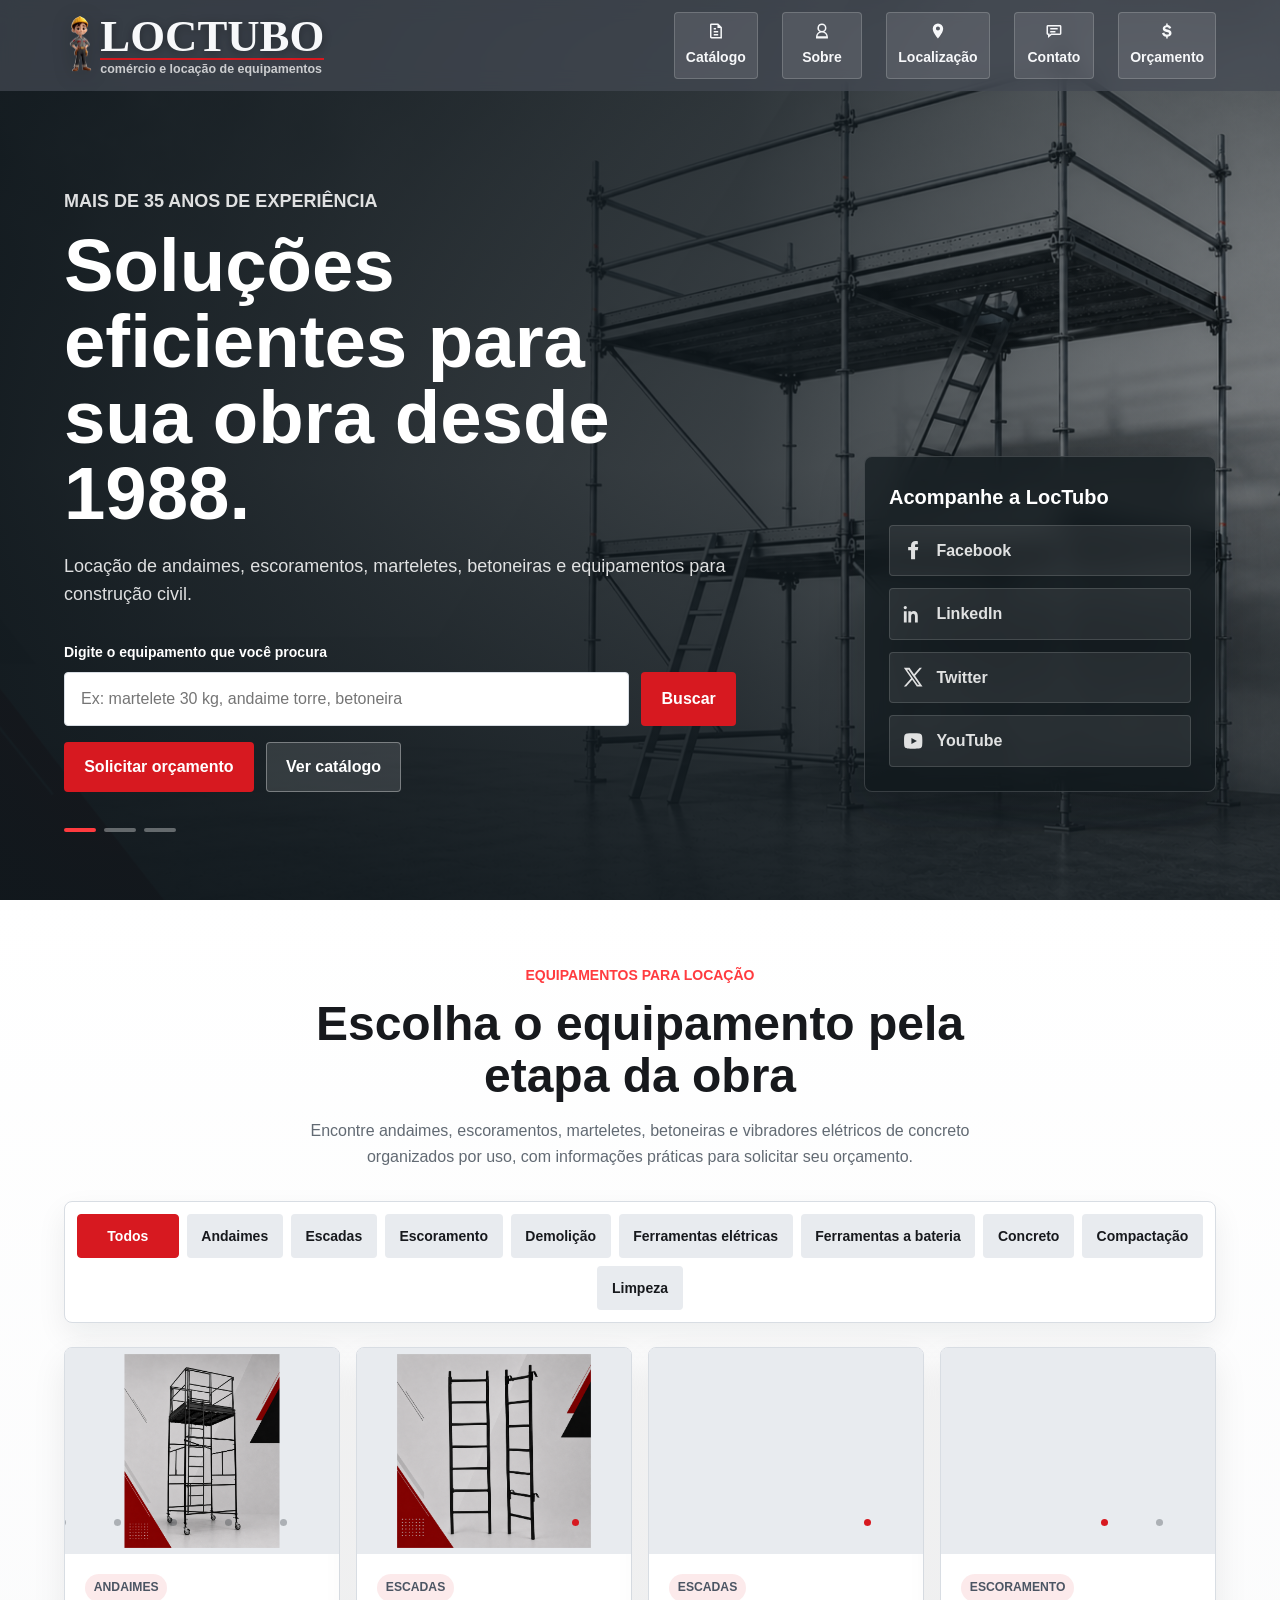
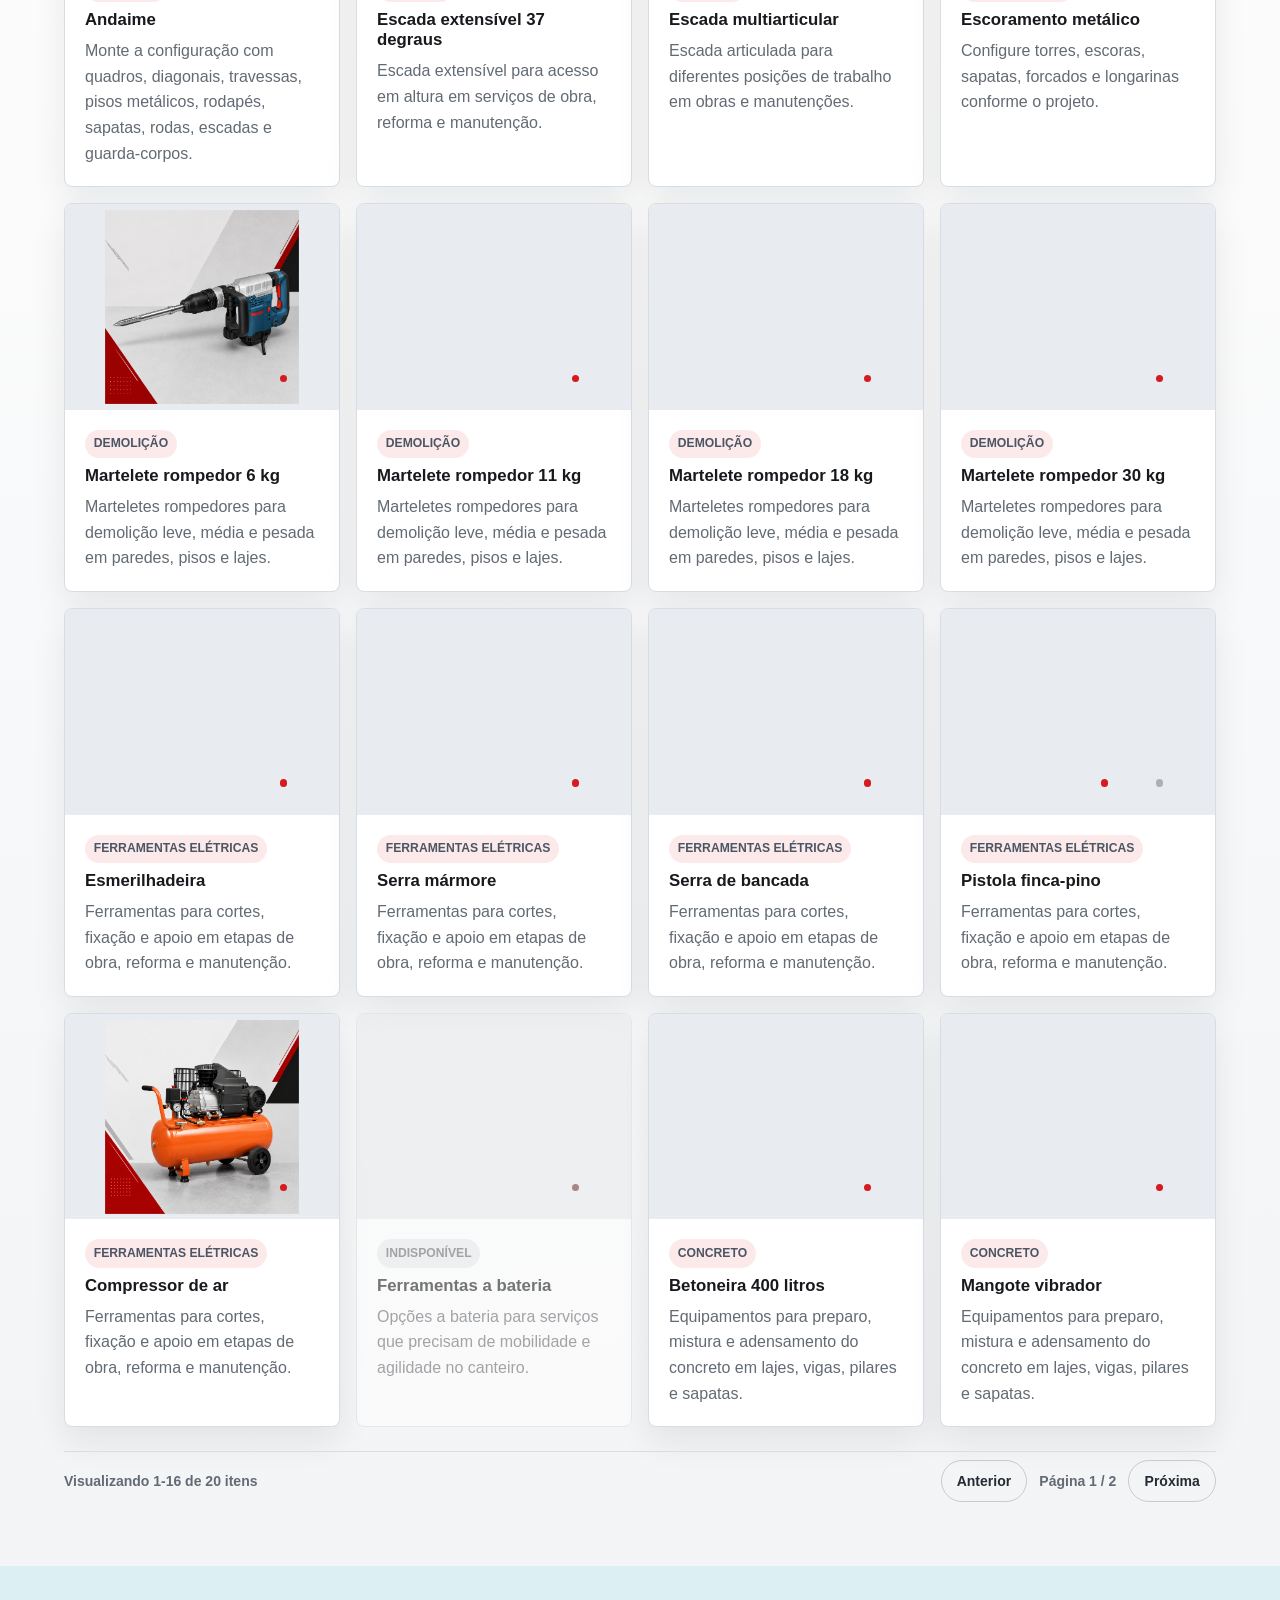
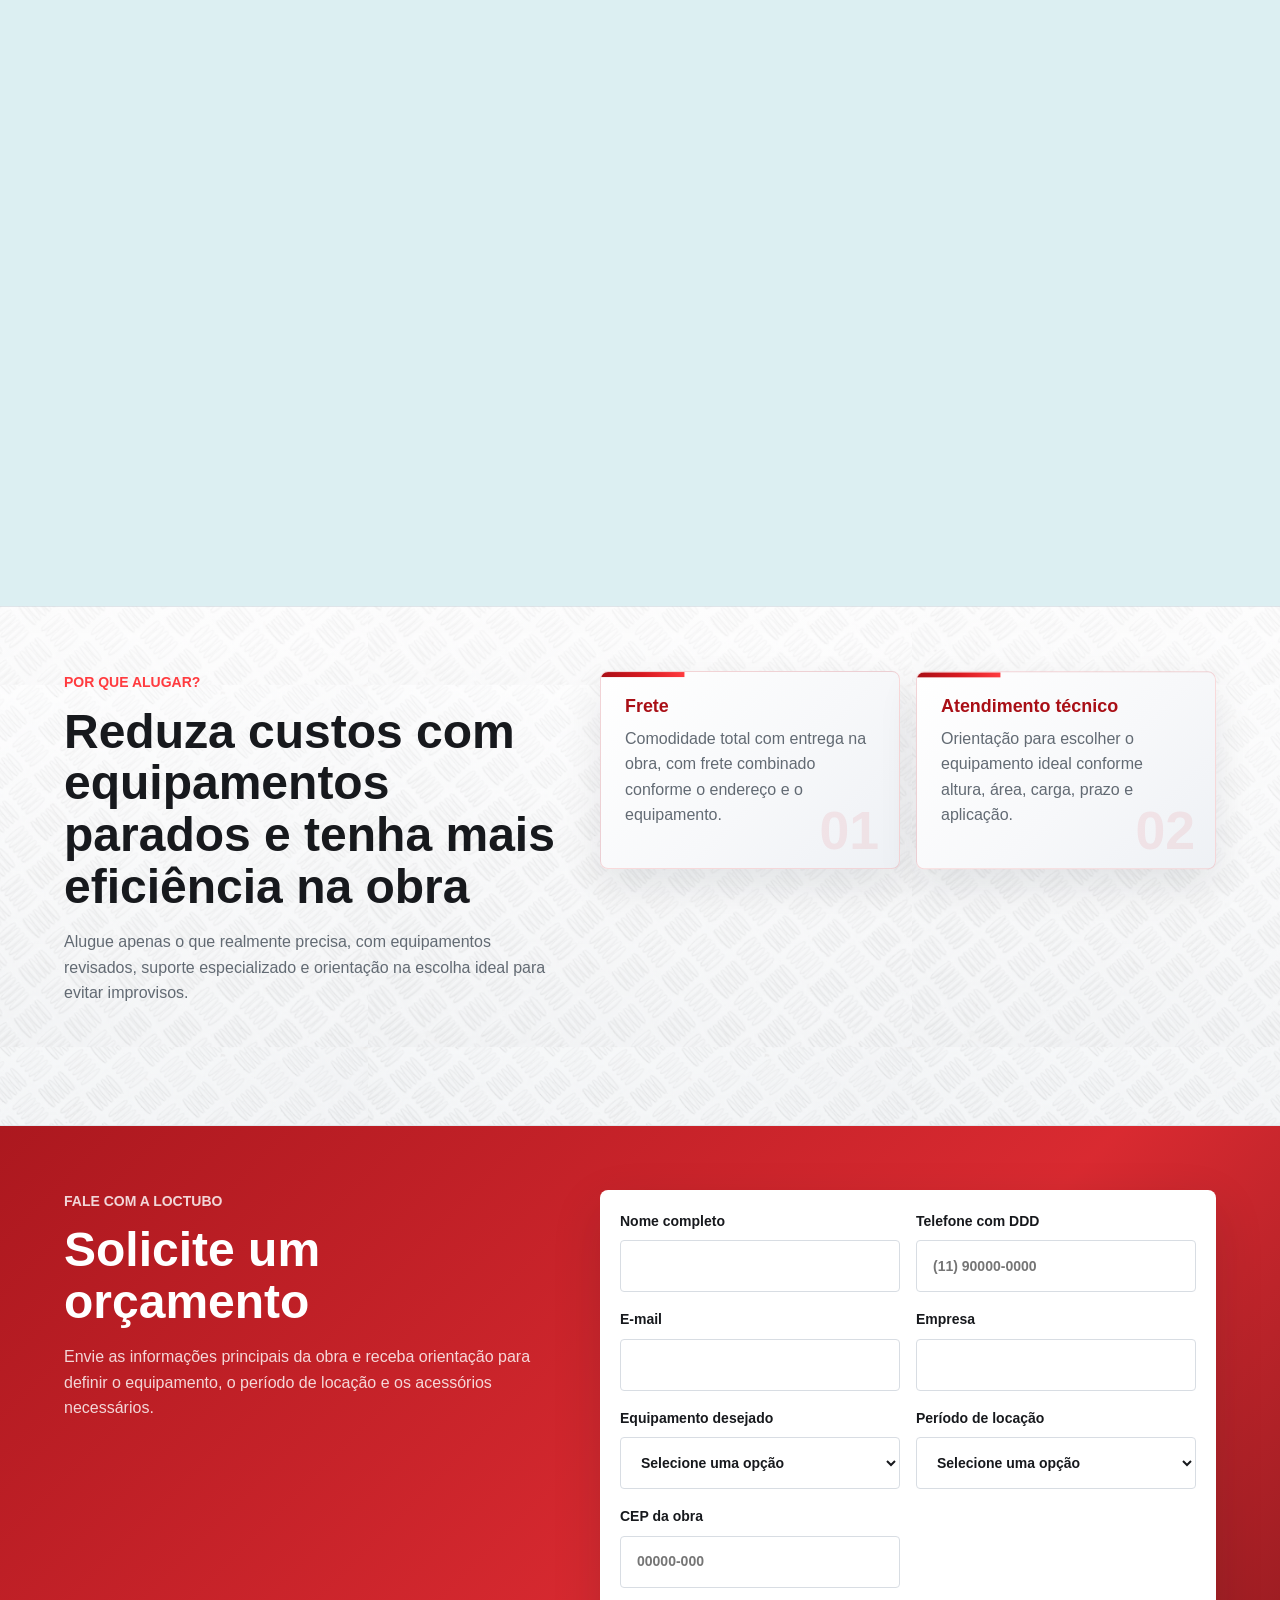
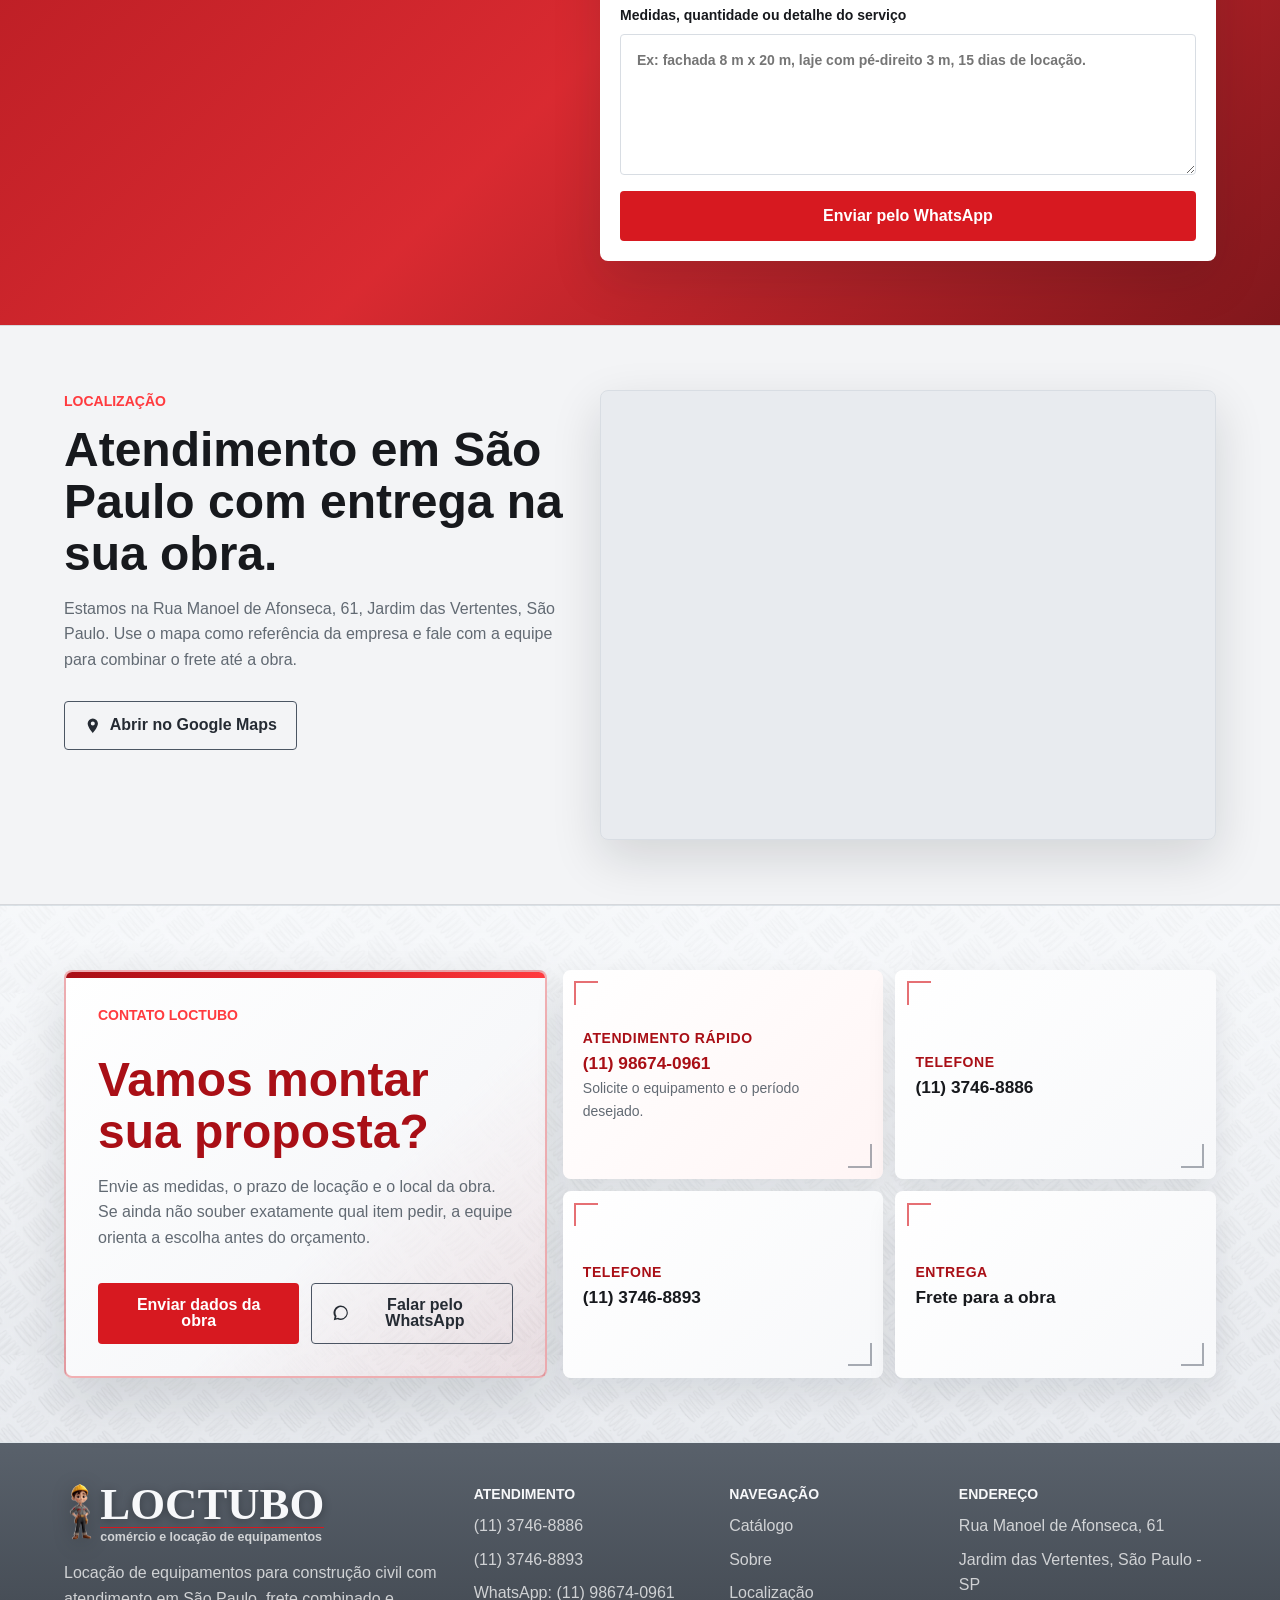
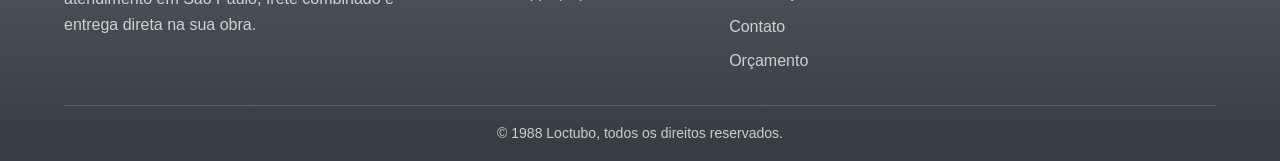
==== index.html @ d78b4b3a "feat(sobre): cria pagina institucional dedicada" ====
<!doctype html>
<html lang="pt-BR">
  <head>
    <meta charset="utf-8">
    <meta name="viewport" content="width=device-width, initial-scale=1">
    <meta
      name="description"
      content="LocTubo: locação de andaimes, escoramento metálico, marteletes, betoneiras e equipamentos para construção civil em São Paulo."
    >
    <meta name="theme-color" content="#10181d">
    <link rel="canonical" href="https://www.loctubo.com.br/">
    <link rel="icon" type="image/png" href="assets/logos/loctubo-logo.png">
    <meta property="og:type" content="business.business">
    <meta property="og:title" content="LocTubo | Locação de equipamentos para construção">
    <meta property="og:description" content="Locação de andaimes, escoramento metálico, marteletes, betoneiras e equipamentos para construção civil em São Paulo.">
    <meta property="og:locale" content="pt_BR">
    <meta property="og:image" content="assets/backgrounds/bg-andaimeLocTubo.png">
    <title>LocTubo | Locação de equipamentos para construção</title>
    <link rel="stylesheet" href="css/styles.css">
    <script src="js/main.js" defer></script>
    <script type="application/ld+json">
      {
        "@context": "https://schema.org",
        "@type": "LocalBusiness",
        "name": "LocTubo",
        "description": "Locação de andaimes, escoramento metálico, marteletes, betoneiras e equipamentos para construção civil.",
        "url": "https://www.loctubo.com.br/",
        "telephone": "+55-11-3746-8886",
        "address": {
          "@type": "PostalAddress",
          "streetAddress": "Rua Manoel de Afonseca, 61",
          "addressLocality": "São Paulo",
          "addressRegion": "SP",
          "postalCode": "05541-150",
          "addressCountry": "BR"
        },
        "areaServed": {
          "@type": "City",
          "name": "São Paulo"
        },
        "sameAs": [
          "https://pt-br.facebook.com/LoctuboLocadora",
          "https://www.linkedin.com/in/loctubo-locadora-2187b221/",
          "https://www.youtube.com/user/loctubo1"
        ]
      }
    </script>
  </head>
  <body>
    <header class="site-header" data-header>
      <a class="brand" href="#inicio" aria-label="LocTubo início">
        <img class="brand__logo" src="assets/logos/isotipo loctubo.png" width="55" height="123" alt="">
        <span class="brand__text">
          <strong>LOCTUBO</strong>
          <small>comércio e locação de equipamentos</small>
        </span>
      </a>

      <button class="menu-button" type="button" data-menu-toggle="#primary-menu" aria-expanded="false" aria-label="Abrir menu">
        <span></span>
        <span></span>
        <span></span>
      </button>

      <nav class="site-nav" id="primary-menu" aria-label="Navegação principal">
        <a href="#catalogo">
          <svg class="site-nav__icon" aria-hidden="true" viewBox="0 0 24 24" focusable="false">
            <path d="M6 2h9l5 5v15H6a2 2 0 0 1-2-2V4a2 2 0 0 1 2-2Zm8 2H6v16h12V8h-4V4Zm-5 8h6v2H9v-2Zm0 4h6v2H9v-2Zm0-8h3v2H9V8Z"></path>
          </svg>
          Catálogo
        </a>
        <a href="sobre.html">
          <svg class="site-nav__icon" aria-hidden="true" viewBox="0 0 24 24" focusable="false">
            <path d="M12 2a6 6 0 0 1 6 6c0 2.1-1.1 4-2.8 5.1A8.02 8.02 0 0 1 20 20v2H4v-2a8.02 8.02 0 0 1 4.8-6.9A6 6 0 0 1 12 2Zm0 2a4 4 0 1 0 0 8 4 4 0 0 0 0-8Zm0 10c-3.1 0-5.7 2.1-6 5h12c-.3-2.9-2.9-5-6-5Z"></path>
          </svg>
          Sobre
        </a>
        <a href="#localizacao">
          <svg class="site-nav__icon" aria-hidden="true" viewBox="0 0 24 24" focusable="false">
            <path d="M12 2a7 7 0 0 0-7 7c0 5.25 7 13 7 13s7-7.75 7-13a7 7 0 0 0-7-7Zm0 9.5A2.5 2.5 0 1 1 12 6a2.5 2.5 0 0 1 0 5.5Z"></path>
          </svg>
          Localização
        </a>
        <a href="#contato">
          <svg class="site-nav__icon" aria-hidden="true" viewBox="0 0 24 24" focusable="false">
            <path d="M4 4h16a2 2 0 0 1 2 2v9.5a2 2 0 0 1-2 2H8.8L4 21.4v-3.9a2 2 0 0 1-2-2V6a2 2 0 0 1 2-2Zm0 2v9.5h2v1.7l2.1-1.7H20V6H4Zm3 2h10v2H7V8Zm0 4h7v2H7v-2Z"></path>
          </svg>
          Contato
        </a>
        <a class="site-nav__cta" href="#orcamento">
          <svg class="site-nav__icon" aria-hidden="true" viewBox="0 0 24 24" focusable="false">
            <path d="M13 2v2.1c2.3.3 4 1.7 4.8 3.8l-3 1.1c-.5-1.2-1.4-1.9-2.9-1.9-1.3 0-2.2.5-2.2 1.4 0 .9.8 1.2 3.1 1.7 3.4.7 5.3 1.9 5.3 4.8 0 2.5-1.9 4.2-5.1 4.7V22h-2v-2.2c-2.9-.4-5-2.1-5.7-4.8l3.1-.9c.5 1.8 1.8 2.8 3.7 2.8 1.6 0 2.6-.6 2.6-1.6 0-1-.8-1.3-3.2-1.8-3.2-.7-5.1-1.8-5.1-4.7 0-2.4 1.8-4.1 4.6-4.6V2h2Z"></path>
          </svg>
          Orçamento
        </a>
      </nav>
    </header>

    <main id="inicio">
      <section class="hero" aria-labelledby="hero-title">
        <div class="hero-carousel" data-hero-carousel aria-hidden="true">
          <img
            class="hero-carousel__image is-active"
            src="assets/backgrounds/bg-Slide-Andaime-LOCTUBO.png"
            srcset="assets/backgrounds/bg-Slide-Andaime-LOCTUBO.png 1684w"
            sizes="100vw"
            width="1684"
            height="934"
            fetchpriority="high"
            decoding="async"
            alt=""
          >
          <img
            class="hero-carousel__image"
            src="assets/backgrounds/bg-Slide-Equipamentos.png"
            srcset="assets/backgrounds/bg-Slide-Equipamentos.png 1684w"
            sizes="100vw"
            width="1684"
            height="934"
            loading="lazy"
            decoding="async"
            alt=""
          >
          <img
            class="hero-carousel__image"
            src="assets/backgrounds/bg-Slide-Equipamentos-concretagem.png"
            srcset="assets/backgrounds/bg-Slide-Equipamentos-concretagem.png 1685w"
            sizes="100vw"
            width="1685"
            height="934"
            loading="lazy"
            decoding="async"
            alt=""
          >
        </div>
        <div class="hero__shade"></div>
        <div class="hero__content container">
          <div class="hero__copy">
            <p class="eyebrow">Mais de 35 anos de experiência</p>
            <h1 id="hero-title">Soluções eficientes para sua obra desde 1988.</h1>
            <p>
              Locação de andaimes, escoramentos, marteletes, betoneiras e equipamentos para construção civil.
            </p>
            <form class="search-panel" action="#catalogo">
              <label for="equipment-search">Digite o equipamento que você procura</label>
              <div class="search-panel__row">
                <input id="equipment-search" name="equipamento" type="search" placeholder="Ex: martelete 30 kg, andaime torre, betoneira">
                <button class="button button--primary" type="submit">Buscar</button>
              </div>
            </form>
            <div class="hero__actions" aria-label="Ações principais">
              <a class="button button--primary" href="#orcamento">Solicitar orçamento</a>
              <a class="button button--light" href="#catalogo">Ver catálogo</a>
            </div>
          </div>

          <aside class="hero__panel hero-social" aria-label="Redes sociais da LocTubo">
            <strong>Acompanhe a LocTubo</strong>
            <div class="hero-social__links">
              <a href="https://pt-br.facebook.com/LoctuboLocadora" target="_blank" rel="noreferrer" aria-label="Facebook da LocTubo">
                <svg aria-hidden="true" viewBox="0 0 24 24" focusable="false">
                  <path d="M14 8.5V6.8c0-.8.3-1.2 1.3-1.2H17V2.4c-.8-.1-1.7-.2-2.5-.2-2.9 0-4.8 1.7-4.8 4.8v1.5H6.6V12h3.1v9.8H14V12h2.9l.5-3.5H14Z"></path>
                </svg>
                <span>Facebook</span>
              </a>
              <a href="https://www.linkedin.com/in/loctubo-locadora-2187b221/" target="_blank" rel="noreferrer" aria-label="LinkedIn da LocTubo">
                <svg aria-hidden="true" viewBox="0 0 24 24" focusable="false">
                  <path d="M5 8.8H2v12h3v-12ZM3.5 3.1A1.75 1.75 0 1 0 3.5 6.6a1.75 1.75 0 0 0 0-3.5Zm6.2 5.7H6.8v12h3v-6.4c0-1.7.8-2.8 2.2-2.8 1.3 0 1.9.9 1.9 2.8v6.4h3v-7.1c0-3.5-1.8-5.2-4.3-5.2-1.9 0-2.7 1-3.1 1.7V8.8Z"></path>
                </svg>
                <span>LinkedIn</span>
              </a>
              <a href="https://x.com/locacaoandaimes" target="_blank" rel="noreferrer" aria-label="X da LocTubo">
                <svg aria-hidden="true" viewBox="0 0 24 24" focusable="false">
                  <path d="M14 10.5 21.4 2h-2.5l-6 6.9L8.1 2H2l7.8 11.2L2 22h2.5l6.4-7.3 5 7.3H22l-8-11.5Zm-2.2 2.5-1.1-1.5L5.5 3.9h1.6l4.6 6.7 1.1 1.5 5.6 8h-1.6L11.8 13Z"></path>
                </svg>
                <span>Twitter</span>
              </a>
              <a href="https://www.youtube.com/user/loctubo1" target="_blank" rel="noreferrer" aria-label="YouTube da LocTubo">
                <svg aria-hidden="true" viewBox="0 0 24 24" focusable="false">
                  <path d="M21.6 7.1s-.2-1.6-.9-2.3c-.9-.9-1.9-.9-2.3-1C15.1 3.6 12 3.6 12 3.6s-3.1 0-6.4.2c-.5.1-1.5.1-2.3 1-.7.7-.9 2.3-.9 2.3S2.2 9 2.2 10.9v1.8c0 1.9.2 3.8.2 3.8s.2 1.6.9 2.3c.8.9 2 .9 2.5 1 1.8.2 6.2.2 6.2.2s3.1 0 6.4-.2c.5-.1 1.5-.1 2.3-1 .7-.7.9-2.3.9-2.3s.2-1.9.2-3.8v-1.8c0-1.9-.2-3.8-.2-3.8ZM10.1 15.1V8.5l5.9 3.3-5.9 3.3Z"></path>
                </svg>
                <span>YouTube</span>
              </a>
            </div>
          </aside>

          <div class="hero-carousel__dots" data-hero-carousel-dots role="group" aria-label="Imagens em destaque"></div>
        </div>
      </section>

      <section class="section catalog-section" id="catalogo" aria-labelledby="catalogo-title">
        <div class="container section__heading section__heading--center">
          <p class="eyebrow">Equipamentos para locação</p>
          <h2 id="catalogo-title">Escolha o equipamento pela etapa da obra</h2>
          <p>
            Encontre andaimes, escoramentos, marteletes, betoneiras e vibradores elétricos de concreto
            organizados por uso, com informações práticas para solicitar seu orçamento.
          </p>
        </div>

        <div class="container catalog-shell" data-catalog-shell></div>
      </section>

      <div class="equipment-details-source" hidden>
          <article class="equipment-detail" id="andaime-torre">
            <div>
              <p class="eyebrow">Andaimes</p>
              <h3>Andaime tubular tipo torre</h3>
              <p>
                Indicado para reformas, pintura, revestimento de fachadas, manutenção predial e industrial.
                A altura varia por módulos e pode receber sapatas, rodas, pranchas, escadas, guarda-corpo e rodapés.
              </p>
            </div>
            <ul class="spec-list">
              <li>Bases: 1,0 x 1,0 m, 1,5 x 1,0 m, 1,5 x 1,5 m ou 2,0 x 2,0 m</li>
              <li>Acessórios: sapatas, rodas, prancha metálica, guarda-corpo e rodapé</li>
              <li>Montagem rápida, encaixes firmes e uso sem ferramentas especiais</li>
            </ul>
            <a class="button button--secondary" href="#orcamento" data-quote-equipment="Andaime tubular tipo torre">Cotar andaime</a>
          </article>

          <article class="equipment-detail" id="andaime-fachadeiro">
            <div>
              <p class="eyebrow">Fachadas</p>
              <h3>Andaime fachadeiro</h3>
              <p>
                Proporciona uma passarela de trabalho contínua, ideal para obras com grande extensão,
                pintura, revestimento e vários operários atuando simultaneamente.
              </p>
            </div>
            <ul class="spec-list">
              <li>Painéis: 1,0 x 1,0 m, 1,0 x 1,5 m, 1,0 x 2,0 m e módulos de 0,4 m</li>
              <li>Travamento em X ou contraventamento com múltiplos níveis</li>
              <li>Acessórios: escada lateral, piso metálico ou estrado, sapata ajustável</li>
            </ul>
            <a class="button button--secondary" href="#orcamento" data-quote-equipment="Andaime fachadeiro">Cotar fachada</a>
          </article>

          <article class="equipment-detail" id="escoramento-metalico">
            <div>
              <p class="eyebrow">Escoramento</p>
              <h3>Escoramento metálico</h3>
              <p>
                Composto por torres metálicas e escoras pontuais, o sistema se adapta ao projeto
                e reduz o uso de madeira, mão de obra e improvisos no nivelamento das formas.
              </p>
            </div>
            <ul class="spec-list">
              <li>Escoras pontuais com aberturas de 2,0 m a 4,0 m, conforme modelo</li>
              <li>Torres com módulos de 1,0 m e 0,40 m de altura</li>
              <li>Acessórios: sapatas ajustáveis, forcados, longarinas e barroteamento</li>
            </ul>
            <a class="button button--secondary" href="#orcamento" data-quote-equipment="Escoramento metálico">Enviar medidas</a>
          </article>

          <article class="equipment-detail" id="martelete-30">
            <div>
              <p class="eyebrow">Demolição pesada</p>
              <h3>Martelete elétrico demolidor 30 kg</h3>
              <p>
                Substitui o martelo pneumático com menor custo e ruído. Ideal para serviços de
                robustez e força bruta em lajes e pisos com grande espessura.
              </p>
            </div>
            <ul class="spec-list">
              <li>Rompedor com ponteiro e talhadeira</li>
              <li>Voltagem: 220 V</li>
              <li>Potência aproximada: 1.900 W e impacto de 60 J</li>
            </ul>
            <a class="button button--secondary" href="#orcamento" data-quote-equipment="Martelete demolidor 30 kg">Cotar martelete</a>
          </article>

          <article class="equipment-detail" id="martelete-18">
            <div>
              <p class="eyebrow">Demolição média</p>
              <h3>Martelete elétrico demolidor 18,5 kg</h3>
              <p>
                Equipamento indicado para demolição de lajes e pisos de espessura média,
                combinando produtividade e operação mais controlada.
              </p>
            </div>
            <ul class="spec-list">
              <li>Rompedor com ponteiro e talhadeira</li>
              <li>Voltagem: 220 V</li>
              <li>Potência aproximada: 1.750 W e impacto de 45 J</li>
            </ul>
            <a class="button button--secondary" href="#orcamento" data-quote-equipment="Martelete demolidor 18,5 kg">Cotar martelete</a>
          </article>

          <article class="equipment-detail" id="martelete-10">
            <div>
              <p class="eyebrow">Rompedor e perfurador</p>
              <h3>Martelete elétrico 10 kg</h3>
              <p>
                Indicado para demolição de lajes, paredes ou pisos de média a baixa espessura.
                Também pode ser utilizado na função perfurador conforme acessório.
              </p>
            </div>
            <ul class="spec-list">
              <li>Rompedor: ponteiro e talhadeira</li>
              <li>Perfurador: encaixe SDS-max / SDS-plus, broca não inclusa</li>
              <li>Potência aproximada: 1.500 W, 6 velocidades e impacto de 6 a 25 J</li>
            </ul>
            <a class="button button--secondary" href="#orcamento" data-quote-equipment="Martelete rompedor/perfurador 10 kg">Cotar martelete</a>
          </article>

          <article class="equipment-detail" id="martelete-6">
            <div>
              <p class="eyebrow">Demolição leve</p>
              <h3>Martelete rompedor 5,8 / 6,0 kg</h3>
              <p>
                Indicado para demolição leve de paredes ou pisos de baixa espessura e serviços
                de reparo em menor escala.
              </p>
            </div>
            <ul class="spec-list">
              <li>Rompedor com ponteiro e talhadeira</li>
              <li>Encaixe SDS-max</li>
              <li>Potência aproximada: 1.500 W e impacto de 2 a 13 J</li>
            </ul>
            <a class="button button--secondary" href="#orcamento" data-quote-equipment="Martelete rompedor 5,8 / 6,0 kg">Cotar martelete</a>
          </article>

          <article class="equipment-detail" id="betoneira-400">
            <div>
              <p class="eyebrow">Concreto</p>
              <h3>Betoneira elétrica 400 litros</h3>
              <p>
                Indicada para preparo de concreto e argamassa em obras que precisam de produtividade,
                regularidade de mistura e alimentação elétrica monofásica.
              </p>
            </div>
            <ul class="spec-list">
              <li>Capacidade: 400 litros</li>
              <li>Produção aproximada: 3 m3/h e 12 ciclos/hora</li>
              <li>Motor 2 CV, monofásico 220 V, peso aproximado de 210 kg</li>
            </ul>
            <a class="button button--secondary" href="#orcamento" data-quote-equipment="Betoneira elétrica 400 litros">Cotar betoneira</a>
          </article>

          <article class="equipment-detail" id="mangote-vibrador">
            <div>
              <p class="eyebrow">Adensamento</p>
              <h3>Mangote vibrador elétrico</h3>
              <p>
                Usado para adensar concreto em lajes, vigas, pilares e sapatas, reduzindo bolhas
                e melhorando a distribuição da mistura.
              </p>
            </div>
            <ul class="spec-list">
              <li>Mangotes: V36, V38 ou V45</li>
              <li>Engate universal</li>
              <li>Voltagem monofásica: 220 V</li>
            </ul>
            <a class="button button--secondary" href="#orcamento" data-quote-equipment="Mangote vibrador elétrico">Cotar vibradores elétricos de concreto</a>
          </article>
      </div>

      <div class="equipment-drawer" data-equipment-drawer aria-hidden="true" inert>
        <button class="equipment-drawer__backdrop" type="button" data-equipment-drawer-close aria-label="Fechar detalhes do equipamento"></button>
        <aside class="equipment-drawer__panel" role="dialog" aria-modal="true" aria-labelledby="equipment-drawer-title" tabindex="-1">
          <div class="equipment-drawer__header">
            <p class="eyebrow">Detalhes do equipamento</p>
            <button class="equipment-drawer__close" type="button" data-equipment-drawer-close aria-label="Fechar detalhes">
              <span aria-hidden="true"></span>
              <span aria-hidden="true"></span>
            </button>
          </div>
          <div class="equipment-drawer__content" data-equipment-drawer-content>
            <h2 id="equipment-drawer-title">Escolha um equipamento</h2>
          </div>
        </aside>
      </div>

      <div class="photo-viewer" data-photo-viewer aria-hidden="true" inert>
        <button class="photo-viewer__backdrop" type="button" data-photo-viewer-close aria-label="Fechar visualização da foto"></button>
        <aside class="photo-viewer__dialog" role="dialog" aria-modal="true" aria-labelledby="photo-viewer-title" tabindex="-1">
          <button class="photo-viewer__close" type="button" data-photo-viewer-close aria-label="Fechar visualização">
            <span aria-hidden="true"></span>
            <span aria-hidden="true"></span>
          </button>
          <div class="photo-viewer__media">
            <img data-photo-viewer-image alt="">
          </div>
          <div class="photo-viewer__caption">
            <strong id="photo-viewer-title" data-photo-viewer-title>Foto do equipamento</strong>
            <span data-photo-viewer-count></span>
          </div>
          <div class="photo-viewer__controls">
            <button type="button" data-photo-viewer-prev>Anterior</button>
            <button type="button" data-photo-viewer-next>Próxima</button>
          </div>
        </aside>
      </div>

      <section class="benefits-parallax" id="vantagens" aria-label="Equipamentos LocTubo em obra"></section>

      <section class="section benefits-content" aria-labelledby="vantagens-title">
        <div class="container split">
          <div class="section__heading section__heading--left">
            <p class="eyebrow">Por que alugar?</p>
            <h2 id="vantagens-title">Reduza custos com equipamentos parados e tenha mais eficiência na obra</h2>
            <p>
              Alugue apenas o que realmente precisa, com equipamentos revisados, suporte especializado
              e orientação na escolha ideal para evitar improvisos.
            </p>
          </div>
          <div class="benefit-list" data-reveal-group>
            <article data-reveal>
              <h3>Frete</h3>
              <p>Comodidade total com entrega na obra, com frete combinado conforme o endereço e o equipamento.</p>
            </article>
            <article data-reveal>
              <h3>Atendimento técnico</h3>
              <p>Orientação para escolher o equipamento ideal conforme altura, área, carga, prazo e aplicação.</p>
            </article>
            <article data-reveal>
              <h3>Equipamentos revisados</h3>
              <p>Itens modernos, conferidos e prontos para manter produtividade e segurança.</p>
            </article>
            <article data-reveal>
              <h3>Redução de custos</h3>
              <p>Sem manutenção própria, depreciação ou capital imobilizado em equipamentos parados.</p>
            </article>
          </div>
        </div>
      </section>

      <section class="section process" id="orcamento" aria-labelledby="orcamento-title" data-side-reveal="left">
        <div class="container quote-layout">
          <div>
            <p class="eyebrow">Fale com a LocTubo</p>
            <h2 id="orcamento-title">Solicite um orçamento</h2>
            <p>
              Envie as informações principais da obra e receba orientação para definir o equipamento,
              o período de locação e os acessórios necessários.
            </p>
          </div>
          <form class="quote-form" novalidate>
            <label>
              Nome completo
              <input type="text" name="nome" autocomplete="name" minlength="3" required>
            </label>
            <label>
              Telefone com DDD
              <input type="tel" name="telefone" autocomplete="tel" inputmode="tel" placeholder="(11) 90000-0000" maxlength="15" required>
            </label>
            <label>
              E-mail
              <input type="email" name="email" autocomplete="email" required>
            </label>
            <label>
              Empresa
              <input type="text" name="empresa" autocomplete="organization">
            </label>
            <label>
              Equipamento desejado
              <select name="equipamento" required>
                <option value="">Selecione uma opção</option>
              </select>
            </label>
            <label>
              Período de locação
              <select name="periodo" required>
                <option value="">Selecione uma opção</option>
                <option>1 dia</option>
                <option>3 dias</option>
                <option>5 dias</option>
                <option>7 dias</option>
                <option>15 dias</option>
                <option>30 dias</option>
              </select>
            </label>
            <label>
              CEP da obra
              <input type="text" name="cep" inputmode="numeric" autocomplete="postal-code" placeholder="00000-000" maxlength="9">
            </label>
            <label class="quote-form__wide">
              Medidas, quantidade ou detalhe do serviço
              <textarea name="detalhes" rows="5" minlength="10" placeholder="Ex: fachada 8 m x 20 m, laje com pé-direito 3 m, 15 dias de locação." required></textarea>
            </label>
            <p class="quote-form__feedback quote-form__wide" data-quote-feedback aria-live="polite"></p>
            <button class="button button--primary quote-form__wide" type="submit">Enviar pelo WhatsApp</button>
          </form>
        </div>
      </section>

      <section class="section quote-section" id="localizacao" aria-labelledby="localizacao-title" data-side-reveal="right">
        <div class="container location-layout">
          <div class="section__heading section__heading--left">
            <p class="eyebrow">Localização</p>
            <h2 id="localizacao-title">Atendimento em São Paulo com entrega na sua obra.</h2>
            <p>
              Estamos na Rua Manoel de Afonseca, 61, Jardim das Vertentes, São Paulo. Use o mapa
              como referência da empresa e fale com a equipe para combinar o frete até a obra.
            </p>
            <a class="button button--secondary" href="https://www.google.com/maps/search/?api=1&query=Rua%20Manoel%20de%20Afonseca%2061%20Sao%20Paulo%20SP" target="_blank" rel="noreferrer">
              <svg class="button__icon" aria-hidden="true" viewBox="0 0 24 24" focusable="false">
                <path d="M12 2a7 7 0 0 0-7 7c0 5.25 7 13 7 13s7-7.75 7-13a7 7 0 0 0-7-7Zm0 9.5A2.5 2.5 0 1 1 12 6a2.5 2.5 0 0 1 0 5.5Z"></path>
              </svg>
              Abrir no Google Maps
            </a>
          </div>
          <div class="map-frame">
            <iframe src="https://www.google.com/maps/embed?pb=!1m18!1m12!1m3!1d3656.3584980816095!2d-46.74485992378745!3d-23.59147256270081!2m3!1f0!2f0!3f0!3m2!1i1024!2i768!4f13.1!3m3!1m2!1s0x94ce56846d227925%3A0xf8e684933fd21629!2sR.%20Manoel%20de%20Afonseca%2C%2061%20-%20Jardim%20das%20Vertentes%2C%20S%C3%A3o%20Paulo%20-%20SP%2C%2005541-150!5e0!3m2!1sen!2sbr!4v1777287641230!5m2!1sen!2sbr" width="600" height="450" style="border:0;" allowfullscreen="" loading="lazy" referrerpolicy="no-referrer-when-downgrade" title="Mapa da LocTubo no Butantã, São Paulo"></iframe>
          </div>
        </div>
      </section>

      <section class="section contact-section" id="contato" aria-labelledby="contato-title">
        <div class="container contact-shell">
          <div class="contact-content">
            <div class="contact-panel">
              <p class="eyebrow">Contato LocTubo</p>
              <h2 id="contato-title">Vamos montar sua proposta?</h2>
              <p>
                Envie as medidas, o prazo de locação e o local da obra. Se ainda não souber exatamente
                qual item pedir, a equipe orienta a escolha antes do orçamento.
              </p>
              <div class="contact-actions">
                <a class="button button--primary contact-panel__cta" href="#orcamento">Enviar dados da obra</a>
                <a class="button button--secondary contact-panel__cta" href="https://wa.me/5511986740961">
                  <svg class="button__icon" aria-hidden="true" viewBox="0 0 24 24" focusable="false">
                    <path d="M12.04 2a9.9 9.9 0 0 0-8.5 15.03L2.45 22l5.09-1.06A9.91 9.91 0 1 0 12.04 2Zm0 1.95a7.96 7.96 0 0 1 6.78 12.11 7.9 7.9 0 0 1-9.95 2.87l-.35-.16-3.01.63.64-2.91-.18-.36a7.96 7.96 0 0 1 6.07-12.18Z"></path>
                  </svg>
                  Falar pelo WhatsApp
                </a>
              </div>
            </div>

            <div class="contact-methods" aria-label="Canais de atendimento">
              <a class="contact-method contact-method--featured" href="https://wa.me/5511986740961">
                <span>Atendimento rápido</span>
                <strong>(11) 98674-0961</strong>
                <small>Solicite o equipamento e o período desejado.</small>
              </a>
              <a class="contact-method" href="tel:+551137468886">
                <span>Telefone</span>
                <strong>(11) 3746-8886</strong>
              </a>
              <a class="contact-method" href="tel:+551137468893">
                <span>Telefone</span>
                <strong>(11) 3746-8893</strong>
              </a>
              <a class="contact-method" href="https://www.google.com/maps/search/?api=1&query=Rua%20Manoel%20de%20Afonseca%2061%20Sao%20Paulo%20SP" target="_blank" rel="noreferrer">
                <span>Entrega</span>
                <strong>Frete para a obra</strong>
              </a>
            </div>
          </div>
        </div>
      </section>
    </main>

    <footer class="site-footer">
      <div class="container footer-grid">
        <div class="footer-brand">
          <a class="brand brand--footer" href="#inicio">
            <img class="brand__logo" src="assets/logos/isotipo loctubo.png" width="55" height="123" loading="lazy" decoding="async" alt="">
            <span class="brand__text">
              <strong>LOCTUBO</strong>
              <small>comércio e locação de equipamentos</small>
            </span>
          </a>
          <p>
            Locação de equipamentos para construção civil com atendimento em São Paulo,
            frete combinado e entrega direta na sua obra.
          </p>
        </div>

        <address class="footer-column">
          <strong>Atendimento</strong>
          <a href="tel:+551137468886">(11) 3746-8886</a>
          <a href="tel:+551137468893">(11) 3746-8893</a>
          <a href="https://wa.me/5511986740961">WhatsApp: (11) 98674-0961</a>
        </address>

        <nav class="footer-column" aria-label="Links de rodapé">
          <strong>Navegação</strong>
          <a href="#catalogo">Catálogo</a>
          <a href="sobre.html">Sobre</a>
          <a href="#localizacao">Localização</a>
          <a href="#contato">Contato</a>
          <a href="#orcamento">Orçamento</a>
        </nav>

        <div class="footer-column">
          <strong>Endereço</strong>
          <p>Rua Manoel de Afonseca, 61</p>
          <p>Jardim das Vertentes, São Paulo - SP</p>
        </div>
      </div>

      <div class="container footer-bottom">
        <span>© 1988 Loctubo, todos os direitos reservados.</span>
      </div>
    </footer>

    <button class="scroll-top" type="button" data-scroll-top aria-label="Voltar ao topo">
      <svg aria-hidden="true" viewBox="0 0 24 24" focusable="false">
        <path d="M12 5 5 12l1.4 1.4 4.6-4.6V20h2V8.8l4.6 4.6L19 12z"></path>
      </svg>
    </button>
  </body>
</html>
---- css/styles.css ----
/* Tokens */
:root {
  --color-bg: #f3f4f6;
  --color-surface: #ffffff;
  --color-surface-strong: #e8ebef;
  --color-ink: #17191d;
  --color-muted: #626a73;
  --color-line: #d8dde3;
  --color-primary: #d71920;
  --color-primary-dark: #a90f16;
  --color-secondary: #4b5563;
  --color-secondary-dark: #252b33;
  --color-accent: #ff3b3f;
  --color-dark: #15171b;
  --color-dark-soft: #242830;
  --color-chrome: #454b54;
  --color-chrome-strong: #353b43;
  --color-chrome-soft: #59616b;
  --color-chrome-hover: #4f5660;
  --color-chrome-text: #f7f8fa;
  --color-chrome-muted: rgb(255 255 255 / 74%);
  --color-chrome-line: rgb(255 255 255 / 18%);
  --color-chrome-header: rgb(69 75 84 / 70%);
  --color-chrome-panel: rgb(69 75 84 / 94%);
  --color-chrome-glass: rgb(255 255 255 / 10%);
  --shadow-chrome: 0 12px 30px rgb(28 32 38 / 18%);

  --font-sans: Arial, Helvetica, sans-serif;
  --text-sm: 0.875rem;
  --text-base: 1rem;
  --text-md: 1.125rem;
  --title-sm: 1.45rem;
  --title-md: 2rem;
  --title-lg: 2.25rem;

  --space-1: 0.25rem;
  --space-2: 0.5rem;
  --space-3: 0.75rem;
  --space-4: 1rem;
  --space-5: 1.25rem;
  --space-6: 1.5rem;
  --space-8: 2rem;
  --space-10: 2.5rem;
  --space-12: 3rem;
  --space-16: 4rem;

  --radius-sm: 0.25rem;
  --radius-md: 0.5rem;
  --shadow-soft: 0 18px 50px rgb(16 24 29 / 14%);
  --container: 72rem;
  --header-height: 4.75rem;
  --anchor-offset: var(--header-height);
  --bg-metal-diamond: url("../assets/backgrounds/bg-TexturaMetalDiamante.jpg");
  --transition-fast: 180ms ease;
}

/* Base */
* {
  box-sizing: border-box;
}

html {
  scroll-behavior: smooth;
  -webkit-text-size-adjust: 100%;
  text-size-adjust: 100%;
}

body {
  margin: 0;
  background: var(--color-bg);
  color: var(--color-ink);
  font-family: var(--font-sans);
  font-size: var(--text-base);
  line-height: 1.6;
  overflow-x: hidden;
}

body.menu-open {
  overflow: hidden;
}

body.details-open,
body.photo-viewer-open {
  overflow: hidden;
}

img {
  display: block;
  height: auto;
  max-width: 100%;
}

a {
  color: inherit;
  text-decoration: none;
}

button,
input,
select,
textarea {
  font: inherit;
}

button {
  overflow-wrap: anywhere;
}

.container {
  width: min(calc(100% - 2rem), var(--container));
  margin-inline: auto;
}

/* Header and navigation */
.site-header {
  position: fixed;
  inset: 0 0 auto;
  z-index: 50;
  display: flex;
  min-height: var(--header-height);
  align-items: center;
  justify-content: space-between;
  gap: var(--space-3);
  padding: var(--space-3) max(1rem, calc((100vw - var(--container)) / 2));
  color: var(--color-chrome-text);
  background: var(--color-chrome-header);
  backdrop-filter: blur(10px);
  transition: background var(--transition-fast), box-shadow var(--transition-fast);
}

.site-header.is-open {
  gap: var(--space-3);
  z-index: 70;
  background: var(--color-chrome);
  box-shadow: none;
  backdrop-filter: none;
}

.site-header.is-open .brand {
  visibility: visible;
}

.site-header.is-scrolled {
  background: var(--color-chrome-panel);
  box-shadow: var(--shadow-chrome);
  backdrop-filter: blur(14px);
}

.brand {
  display: inline-grid;
  grid-template-columns: auto minmax(0, auto);
  align-items: end;
  gap: 0.55rem;
  width: fit-content;
  max-width: calc(100vw - 5.75rem);
  min-width: 0;
}

.brand__mark {
  display: grid;
  width: 2.6rem;
  height: 2.6rem;
  flex: 0 0 auto;
  place-items: center;
  border: 2px solid currentColor;
  border-radius: var(--radius-sm);
  background: var(--color-primary);
  color: var(--color-chrome-text);
  font-weight: 800;
  line-height: 1;
}

.brand__logo {
  width: 1.72rem;
  height: 3.85rem;
  flex: 0 0 auto;
  object-fit: contain;
  border-radius: 0;
  background: transparent;
  padding: 0;
  filter: drop-shadow(0 4px 10px rgb(0 0 0 / 22%));
}

.brand__text {
  position: relative;
  display: inline-grid;
  width: max-content;
  max-width: 100%;
  min-width: 0;
}

.brand strong,
.brand small {
  display: block;
}

.brand strong {
  color: var(--color-chrome-text);
  font-family: Georgia, "Times New Roman", serif;
  font-size: 1.55rem;
  font-weight: 900;
  letter-spacing: 0;
  line-height: 0.82;
  text-shadow: 0 2px 10px rgb(0 0 0 / 30%);
  width: max-content;
  max-width: 100%;
}

.brand strong::after {
  display: block;
  width: 100%;
  height: 0.12rem;
  margin-top: 0.22rem;
  background: var(--color-primary);
  content: "";
}

.brand small {
  margin-top: 0.18rem;
  color: var(--color-chrome-muted);
  font-size: 0.52rem;
  font-weight: 700;
  line-height: 1.05;
  text-transform: lowercase;
  white-space: nowrap;
}

.menu-button {
  position: relative;
  z-index: 62;
  display: inline-grid;
  width: 2.75rem;
  height: 2.75rem;
  place-content: center;
  gap: 0.28rem;
  border: 1px solid var(--color-chrome-line);
  border-radius: var(--radius-sm);
  background: var(--color-chrome-glass);
  color: var(--color-chrome-text);
  cursor: pointer;
}

.menu-button span {
  display: block;
  width: 1.25rem;
  height: 2px;
  background: currentColor;
  transition: transform var(--transition-fast), opacity var(--transition-fast);
}

.menu-button[aria-expanded="true"] span:nth-child(1) {
  transform: translateY(0.42rem) rotate(45deg);
}

.menu-button[aria-expanded="true"] span:nth-child(2) {
  opacity: 0;
}

.menu-button[aria-expanded="true"] span:nth-child(3) {
  transform: translateY(-0.42rem) rotate(-45deg);
}

.site-nav {
  position: fixed;
  inset: var(--header-height) 0 0;
  z-index: 55;
  display: grid;
  align-content: start;
  justify-items: stretch;
  gap: var(--space-3);
  min-height: calc(100dvh - var(--header-height));
  overflow-y: auto;
  padding: var(--space-8) var(--space-4) var(--space-8);
  background: var(--color-chrome);
  color: var(--color-chrome-text);
  opacity: 0;
  pointer-events: none;
  transform: translateY(-0.75rem);
  transition: opacity var(--transition-fast), transform var(--transition-fast);
}

.site-nav.is-open {
  opacity: 1;
  pointer-events: auto;
  transform: translateY(0);
}

.site-nav a {
  position: relative;
  display: flex;
  min-height: 3.95rem;
  flex-direction: column;
  align-items: center;
  justify-content: center;
  gap: 0.42rem;
  overflow: hidden;
  border: 1px solid var(--color-chrome-line);
  border-radius: var(--radius-md);
  background: var(--color-chrome-strong);
  padding: var(--space-4);
  font-size: var(--text-md);
  font-weight: 700;
  text-align: center;
  overflow-wrap: anywhere;
  transition: background var(--transition-fast), border-color var(--transition-fast), color var(--transition-fast), transform var(--transition-fast), box-shadow var(--transition-fast);
}

.site-nav a::before {
  position: absolute;
  inset: 0;
  background: linear-gradient(180deg, rgb(215 25 32 / 18%) 0%, transparent 70%);
  content: "";
  opacity: 0;
  transition: opacity var(--transition-fast);
}

.site-nav a:hover,
.site-nav a:focus-visible {
  border-color: rgb(215 25 32 / 72%);
  background: var(--color-chrome-hover);
  color: var(--color-chrome-text);
  box-shadow: 0 14px 30px rgb(0 0 0 / 20%);
  transform: translateY(-2px);
}

.site-nav a:hover::before,
.site-nav a:focus-visible::before {
  opacity: 1;
}

.site-nav__icon {
  position: relative;
  z-index: 1;
  width: 1.32rem;
  height: 1.32rem;
  flex: 0 0 auto;
  fill: currentColor;
  transition: color var(--transition-fast), transform var(--transition-fast);
}

.site-nav a:hover .site-nav__icon,
.site-nav a:focus-visible .site-nav__icon {
  color: var(--color-accent);
  transform: translateY(-1px) scale(1.08);
}

.site-nav__cta {
  border-color: var(--color-chrome-line);
  background: var(--color-chrome-strong);
  color: var(--color-chrome-text);
}

/* Hero */
.hero {
  position: relative;
  min-height: max(42rem, 100svh);
  overflow: hidden;
  color: #ffffff;
}

.hero-carousel,
.hero-carousel__image,
.hero__shade {
  position: absolute;
  inset: 0;
  width: 100%;
  height: 100%;
}

.hero-carousel {
  background: var(--color-dark);
}

.hero-carousel__image {
  height: 100%;
  object-fit: cover;
  object-position: 66% center;
  opacity: 0;
  transform: scale(1.04);
  transition: opacity 900ms ease, transform 6500ms ease;
}

.hero-carousel__image:nth-child(1) {
  object-position: 70% center;
}

.hero-carousel__image:nth-child(2),
.hero-carousel__image:nth-child(3) {
  object-position: 63% center;
}

.hero-carousel__image.is-active {
  opacity: 1;
  transform: scale(1);
}

.hero__shade {
  background:
    linear-gradient(90deg, rgb(16 24 29 / 96%) 0%, rgb(16 24 29 / 78%) 58%, rgb(16 24 29 / 36%) 100%),
    linear-gradient(0deg, rgb(16 24 29 / 74%) 0%, rgb(16 24 29 / 16%) 48%, rgb(16 24 29 / 44%) 100%);
}

.hero__content {
  position: relative;
  z-index: 1;
  display: grid;
  min-height: max(42rem, 100svh);
  align-content: end;
  gap: var(--space-5);
  padding-top: calc(var(--header-height) + var(--space-6));
  padding-bottom: var(--space-8);
}

.hero-carousel__dots {
  display: flex;
  align-items: center;
  gap: var(--space-2);
  min-height: 0.75rem;
}

.hero-carousel__dot {
  width: 2rem;
  height: 0.25rem;
  border: 0;
  border-radius: 999px;
  background: rgb(255 255 255 / 34%);
  padding: 0;
}

.hero-carousel__dot.is-active {
  background: var(--color-accent);
}

.hero__copy {
  min-width: 0;
  max-width: 52rem;
}

.hero__copy h1 {
  max-width: 15ch;
  overflow-wrap: anywhere;
}

.eyebrow {
  margin: 0 0 var(--space-3);
  color: var(--color-accent);
  font-size: var(--text-sm);
  font-weight: 800;
  text-transform: uppercase;
  overflow-wrap: anywhere;
}

h1,
h2,
h3,
p {
  margin-top: 0;
}

h1 {
  margin-bottom: var(--space-5);
  font-size: var(--title-lg);
  line-height: 1.02;
}

h2 {
  margin-bottom: var(--space-4);
  font-size: var(--title-md);
  line-height: 1.08;
}

h3 {
  margin-bottom: var(--space-2);
  font-size: 1.15rem;
  line-height: 1.2;
}

.hero__copy > p {
  max-width: 42rem;
  color: rgb(255 255 255 / 86%);
  font-size: var(--text-md);
  overflow-wrap: anywhere;
}

.search-panel {
  display: grid;
  gap: var(--space-2);
  max-width: 42rem;
  margin-top: var(--space-8);
}

.search-panel label,
.quote-form label {
  font-size: var(--text-sm);
  font-weight: 700;
}

.search-panel__row {
  display: grid;
  gap: var(--space-3);
}

.search-panel input,
.quote-form input,
.quote-form select,
.quote-form textarea {
  width: 100%;
  border: 1px solid var(--color-line);
  border-radius: var(--radius-sm);
  background: #ffffff;
  color: var(--color-ink);
  min-height: 3.25rem;
  padding: 0.85rem 1rem;
}

.quote-form option:disabled {
  color: var(--color-muted);
}

.button {
  display: inline-flex;
  max-width: 100%;
  min-height: 3.1rem;
  align-items: center;
  justify-content: center;
  gap: var(--space-2);
  border: 1px solid transparent;
  border-radius: var(--radius-sm);
  padding: 0.85rem 1.2rem;
  font-weight: 800;
  line-height: 1;
  text-align: center;
  overflow-wrap: anywhere;
  cursor: pointer;
  transition: background var(--transition-fast), border-color var(--transition-fast), transform var(--transition-fast);
}

.button__icon {
  width: 1.1rem;
  height: 1.1rem;
  flex: 0 0 auto;
  fill: currentColor;
}

.button:hover {
  transform: translateY(-1px);
}

.button--primary {
  background: var(--color-primary);
  color: #ffffff;
}

.button--primary:hover {
  background: var(--color-primary-dark);
}

.button--light {
  border-color: rgb(255 255 255 / 34%);
  background: rgb(255 255 255 / 12%);
  color: #ffffff;
}

.button--secondary {
  border-color: var(--color-secondary);
  background: transparent;
  color: var(--color-secondary-dark);
}

.button--secondary:hover {
  background: var(--color-secondary);
  color: #ffffff;
}

.button--disabled,
.button--disabled:hover {
  border-color: var(--color-line);
  background: var(--color-surface-strong);
  color: var(--color-muted);
  cursor: not-allowed;
  transform: none;
}

.hero__actions {
  display: grid;
  grid-template-columns: 1fr;
  gap: var(--space-3);
  margin-top: var(--space-4);
}

.hero__panel {
  min-width: 0;
  max-width: 25rem;
  border: 1px solid rgb(255 255 255 / 16%);
  border-radius: var(--radius-md);
  background: rgb(16 24 29 / 72%);
  padding: var(--space-5);
  box-shadow: var(--shadow-soft);
  backdrop-filter: blur(12px);
}

.hero__panel strong {
  display: block;
  margin-bottom: var(--space-3);
  font-size: 1.25rem;
}

.hero-social__links {
  display: grid;
  gap: var(--space-3);
}

.hero-social__links a {
  display: flex;
  align-items: center;
  gap: var(--space-3);
  border: 1px solid rgb(255 255 255 / 14%);
  border-radius: var(--radius-sm);
  background: rgb(255 255 255 / 8%);
  padding: var(--space-3);
  color: rgb(255 255 255 / 86%);
  font-weight: 800;
  transition: background var(--transition-fast), transform var(--transition-fast);
}

.hero-social__links a:hover {
  background: rgb(255 255 255 / 16%);
  transform: translateX(3px);
}

.hero-social__links svg {
  width: 1.4rem;
  height: 1.4rem;
  flex: 0 0 auto;
  fill: currentColor;
}

/* Sections */
.section {
  padding: var(--space-12) 0;
}

.section[id] {
  scroll-margin-top: var(--anchor-offset);
}

.section--tight {
  background:
    linear-gradient(180deg, rgb(245 247 248 / 86%) 0%, rgb(245 247 248 / 72%) 100%),
    var(--bg-metal-diamond) center / 24rem auto repeat;
  padding: var(--space-8) 0;
}

.section--band {
  background: var(--color-dark);
  color: #ffffff;
}

.benefits-parallax {
  position: relative;
  overflow: hidden;
  scroll-margin-top: var(--anchor-offset);
  min-height: 14rem;
  background:
    linear-gradient(180deg, rgb(16 24 29 / 12%) 0%, rgb(16 24 29 / 18%) 100%),
    url("../assets/backgrounds/bg-bannerLOCTUBO.png")
      center / cover no-repeat;
  background-color: #dceff2;
}

.benefits-content {
  background:
    linear-gradient(180deg, rgb(255 255 255 / 94%) 0%, rgb(245 247 248 / 90%) 100%),
    var(--bg-metal-diamond) center / 34rem auto repeat;
  border-block: 1px solid rgb(216 224 229 / 70%);
}

.section__heading {
  max-width: 45rem;
  margin-bottom: var(--space-8);
  text-align: left;
}

.section__heading--center {
  margin-inline: auto;
  text-align: center;
}

.section__heading p:not(.eyebrow) {
  color: var(--color-muted);
}

.section--band .section__heading p:not(.eyebrow) {
  color: rgb(255 255 255 / 74%);
}

.metrics {
  display: grid;
  gap: var(--space-3);
}

.metrics article {
  display: grid;
  min-height: 8rem;
  place-items: center;
  align-content: center;
  gap: var(--space-2);
  border: 1px solid var(--color-line);
  border-radius: var(--radius-md);
  background: var(--color-surface);
  padding: var(--space-5);
  text-align: center;
}

.metrics strong {
  color: var(--color-secondary);
  font-size: 2rem;
  line-height: 1;
}

.metrics span {
  color: var(--color-muted);
  font-weight: 700;
  text-align: center;
}

.trust-strip {
  display: grid;
  gap: var(--space-4);
  margin-top: var(--space-5);
  border: 1px solid var(--color-line);
  border-radius: var(--radius-md);
  background: var(--color-surface);
  padding: var(--space-5);
  box-shadow: 0 12px 30px rgb(16 24 29 / 7%);
}

.trust-strip p {
  margin: 0;
  color: var(--color-ink);
  line-height: 1.35;
  font-weight: 800;
}

.trust-strip ul {
  display: grid;
  gap: var(--space-2);
  margin: 0;
  padding: 0;
  list-style: none;
}

.trust-strip li {
  display: inline-flex;
  align-items: center;
  gap: var(--space-2);
  min-width: 0;
  min-height: 2.7rem;
  border: 1px solid var(--color-line);
  border-radius: var(--radius-sm);
  background: var(--color-surface-strong);
  color: var(--color-muted);
  padding: 0.55rem 0.75rem;
  font-size: var(--text-sm);
  font-weight: 800;
  line-height: 1.2;
  overflow-wrap: normal;
}

.trust-strip li::before {
  color: var(--color-primary);
  content: "✓";
  font-weight: 900;
}

.about-section {
  background:
    linear-gradient(180deg, var(--color-surface) 0%, var(--color-bg) 100%);
}

.about-layout {
  display: grid;
  gap: var(--space-6);
}

.about-layout .section__heading {
  max-width: none;
  margin-bottom: 0;
}

.about-story {
  display: grid;
  gap: var(--space-4);
  min-width: 0;
}

.about-story > p {
  margin: 0;
  color: var(--color-muted);
}

.about-highlights {
  display: grid;
  gap: var(--space-3);
}

.about-highlights article {
  display: grid;
  min-width: 0;
  min-height: 8.75rem;
  align-content: start;
  gap: var(--space-2);
  border: 1px solid var(--color-line);
  border-left: 4px solid var(--color-primary);
  border-radius: var(--radius-md);
  background: var(--color-surface);
  padding: var(--space-5);
}

.about-highlights strong {
  color: var(--color-ink);
  line-height: 1.25;
  overflow-wrap: anywhere;
}

.about-highlights span {
  color: var(--color-muted);
  font-size: var(--text-sm);
  line-height: 1.45;
}

.about-layout--wide {
  align-items: start;
}

.about-intro {
  display: grid;
  gap: var(--space-4);
}

.about-intro .button {
  width: fit-content;
}

.about-story--rich {
  gap: var(--space-5);
}

.about-content {
  display: grid;
  justify-items: center;
}

.about-story--center {
  width: min(100%, 60rem);
  text-align: left;
}

.about-story--center .about-panel {
  order: 1;
  padding: var(--space-8);
  text-align: center;
}

.about-story--center .about-pillars,
.about-story--center .about-values {
  display: grid;
  text-align: left;
}

.about-story--center .about-pillars article:first-child {
  order: 2;
}

.about-story--center .about-pillars article:last-child {
  order: 3;
}

.about-story--center .about-values article:first-child {
  order: 4;
}

.about-story--center .about-values article:last-child {
  order: 5;
}

.about-story--center h2,
.about-story--center h3,
.about-story--center .about-pillars span {
  text-align: inherit;
}

.about-story--center .about-panel h2 {
  text-align: center;
}

.about-section-title {
  display: grid;
  gap: var(--space-2);
}

.about-section-title h3 {
  margin: 0;
}

.about-panel,
.about-values article,
.equipment-brands {
  position: relative;
  display: grid;
  gap: var(--space-3);
  min-width: 0;
  overflow: hidden;
  border: 1px solid var(--color-line);
  border-radius: var(--radius-md);
  background: var(--color-surface);
  padding: var(--space-5);
  box-shadow: 0 12px 30px rgb(16 24 29 / 7%);
}

.about-panel::after,
.about-pillars article::after,
.about-values article::after,
.about-highlights article::after,
.equipment-brands::after {
  position: absolute;
  inset: -40% auto -40% -70%;
  width: 48%;
  background:
    linear-gradient(105deg, transparent 0%, rgb(255 255 255 / 8%) 28%, rgb(255 255 255 / 62%) 50%, rgb(255 255 255 / 10%) 72%, transparent 100%);
  content: "";
  opacity: 0;
  pointer-events: none;
  transform: skewX(-18deg);
}

.about-panel:hover::after,
.about-pillars article:hover::after,
.about-values article:hover::after,
.about-highlights article:hover::after,
.equipment-brands:hover::after {
  animation: card-shine 900ms ease;
  opacity: 1;
}

@keyframes card-shine {
  0% {
    left: -70%;
    opacity: 0;
  }

  18% {
    opacity: 0.82;
  }

  100% {
    left: 122%;
    opacity: 0;
  }
}

.about-panel h3,
.about-values h3,
.equipment-brands h3 {
  margin-bottom: 0;
}

.about-panel p,
.about-pillars p,
.about-values p,
.equipment-brands p {
  margin: 0;
  color: var(--color-muted);
}

.about-pillars,
.about-values,
.brand-placeholder-grid {
  display: grid;
  gap: var(--space-3);
}

.about-pillars article {
  position: relative;
  display: grid;
  gap: var(--space-3);
  min-width: 0;
  min-height: 14rem;
  align-content: center;
  overflow: hidden;
  border: 1px solid rgb(215 25 32 / 22%);
  border-radius: var(--radius-md);
  background:
    linear-gradient(135deg, #ffffff 0%, #f7f8fa 64%, rgb(215 25 32 / 7%) 100%);
  padding: var(--space-8);
  box-shadow: 0 18px 42px rgb(16 24 29 / 10%);
  transition: border-color var(--transition-fast), box-shadow var(--transition-fast), transform var(--transition-fast);
}

.about-values article {
  min-height: 16rem;
  align-content: start;
  padding: var(--space-8);
}

.about-pillars article:hover,
.about-values article:hover,
.about-panel:hover,
.equipment-brands:hover {
  border-color: rgb(215 25 32 / 34%);
  box-shadow: 0 26px 58px rgb(16 24 29 / 16%);
  transform: translateY(-3px);
}

.about-pillars span {
  color: var(--color-primary-dark);
  font-weight: 900;
  text-transform: uppercase;
}

.check-list {
  display: grid;
  gap: var(--space-2);
  margin: 0;
  padding: 0;
  list-style: none;
}

.check-list li {
  display: grid;
  grid-template-columns: auto minmax(0, 1fr);
  gap: var(--space-2);
  color: var(--color-muted);
  line-height: 1.35;
}

.check-list li::before {
  color: var(--color-primary);
  content: "✓";
  font-weight: 900;
}

.about-highlights--dense article {
  min-height: 12.5rem;
  overflow: hidden;
  transition: border-color var(--transition-fast), box-shadow var(--transition-fast), transform var(--transition-fast);
}

.about-highlights--dense article:hover {
  box-shadow: 0 24px 54px rgb(16 24 29 / 16%);
  transform: translateY(-3px);
}

.brand-placeholder-grid {
  grid-template-columns: repeat(2, minmax(0, 1fr));
}

.brand-placeholder-grid span {
  display: grid;
  min-height: 5.5rem;
  place-items: center;
  border: 1px dashed rgb(98 106 115 / 44%);
  border-radius: var(--radius-sm);
  background: var(--color-surface-strong);
  color: var(--color-muted);
  font-size: var(--text-sm);
  font-weight: 800;
  text-transform: uppercase;
}

.about-page-hero {
  position: relative;
  overflow: hidden;
  min-height: 34rem;
  padding-top: calc(var(--header-height) + var(--space-12));
  padding-bottom: var(--space-10);
  background:
    linear-gradient(90deg, rgb(16 24 29 / 94%) 0%, rgb(16 24 29 / 72%) 58%, rgb(16 24 29 / 28%) 100%),
    url("../assets/backgrounds/bg-Slide-Equipamentos-concretagem.png") center / cover no-repeat;
  color: #ffffff;
}

.about-page-hero .container {
  display: grid;
  min-height: 22rem;
  align-content: end;
  gap: var(--space-5);
}

.about-page-hero h1 {
  max-width: 13ch;
}

.about-page-hero p:not(.eyebrow) {
  max-width: 44rem;
  color: rgb(255 255 255 / 84%);
  font-size: var(--text-md);
}

.about-page-nav {
  display: flex;
  flex-wrap: wrap;
  gap: var(--space-2);
}

.about-page-nav a {
  display: inline-flex;
  align-items: center;
  justify-content: center;
  gap: var(--space-2);
  border: 1px solid rgb(255 255 255 / 22%);
  border-radius: var(--radius-sm);
  background: rgb(255 255 255 / 10%);
  padding: 0.65rem 0.8rem;
  color: #ffffff;
  font-size: var(--text-sm);
  font-weight: 800;
}

.about-page-nav__icon {
  width: 1.1rem;
  height: 1.1rem;
  flex: 0 0 auto;
  fill: currentColor;
}

.about-page-nav a:hover,
.about-page-nav a:focus-visible {
  background: var(--color-primary);
}

.about-section-nav .about-page-nav {
  justify-content: center;
}

.about-section-nav .about-page-nav a {
  position: relative;
  overflow: hidden;
  border-color: var(--color-primary);
  background: var(--color-primary);
  color: #ffffff;
  box-shadow: 0 12px 28px rgb(16 24 29 / 12%);
}

.about-section-nav .about-page-nav a::after {
  position: absolute;
  inset: -42% auto -42% -70%;
  width: 48%;
  background:
    linear-gradient(105deg, transparent 0%, rgb(255 255 255 / 10%) 28%, rgb(255 255 255 / 68%) 50%, rgb(255 255 255 / 12%) 72%, transparent 100%);
  content: "";
  opacity: 0;
  pointer-events: none;
  transform: skewX(-18deg);
}

.about-section-nav .about-page-nav a:hover,
.about-section-nav .about-page-nav a:focus-visible {
  border-color: var(--color-primary);
  background: #ffffff;
  color: var(--color-primary);
}

.about-section-nav .about-page-nav a:hover::after,
.about-section-nav .about-page-nav a:focus-visible::after {
  animation: card-shine 900ms ease;
  opacity: 1;
}

.about-section--page {
  background:
    linear-gradient(180deg, var(--color-surface) 0%, var(--color-bg) 100%);
}

.about-main-section {
  background:
    linear-gradient(180deg, #eef1f5 0%, #d8dde3 100%);
  border-block: 1px solid rgb(98 106 115 / 20%);
}

.about-main-section .about-panel {
  width: min(100%, 62rem);
  border-color: var(--color-line);
  background: var(--color-surface);
}

.about-main-section .about-panel h2 {
  color: var(--color-ink);
  text-align: center;
}

.about-principles-section {
  background:
    linear-gradient(135deg, rgb(169 15 22 / 96%) 0%, rgb(215 25 32 / 92%) 54%, rgb(124 14 19 / 96%) 100%);
  color: #ffffff;
}

.about-principles-section .about-pillars article,
.about-principles-section .about-values article {
  border-color: rgb(255 255 255 / 32%);
  background: rgb(255 255 255 / 94%);
}

.about-principles-section .about-pillars span,
.about-principles-section .about-values h3 {
  color: var(--color-ink);
}

.about-differentials-section .section__heading {
  margin-inline: auto;
  color: #ffffff;
  text-align: center;
}

.about-differentials-section .section__heading .eyebrow {
  color: #ffffff;
}

.about-differentials-section .about-highlights {
  width: min(100%, 72rem);
  justify-content: center;
}

.about-differentials-section .about-highlights article {
  align-content: center;
  text-align: center;
  border-color: rgb(255 255 255 / 32%);
  border-left-color: #ffffff;
  background: rgb(255 255 255 / 92%);
}

.about-differentials-section {
  overflow-x: clip;
  background:
    linear-gradient(180deg, rgb(16 24 29 / 74%) 0%, rgb(16 24 29 / 64%) 100%),
    url("../assets/backgrounds/bg-Slide-Equipamentos.png") center / cover no-repeat;
  color: #ffffff;
}

.about-equipment-section .equipment-brands {
  width: min(100%, 62rem);
}

.quote-section.about-equipment-section {
  background:
    linear-gradient(135deg, rgb(169 15 22 / 96%) 0%, rgb(215 25 32 / 92%) 54%, rgb(124 14 19 / 96%) 100%);
  color: #ffffff;
}

.quote-section.about-equipment-section .equipment-brands {
  border-color: rgb(255 255 255 / 32%);
  background: rgb(255 255 255 / 94%);
  color: var(--color-ink);
}

.benefit-list,
.steps {
  display: grid;
  gap: var(--space-4);
}

.benefit-list article,
.steps article {
  border: 1px solid var(--color-line);
  border-radius: var(--radius-md);
  background: var(--color-surface);
  padding: var(--space-6);
}

/* Catalog */
.catalog-section {
  background:
    linear-gradient(180deg, #ffffff 0%, var(--color-bg) 100%);
}

.catalog-shell {
  display: grid;
  gap: var(--space-6);
}

.catalog-filter {
  display: flex;
  flex-wrap: wrap;
  gap: var(--space-2);
  justify-content: center;
  overflow: visible;
  border: 1px solid var(--color-line);
  border-radius: var(--radius-md);
  background: var(--color-surface);
  padding: var(--space-3);
  box-shadow: 0 12px 30px rgb(16 24 29 / 7%);
}

.catalog-filter button {
  min-height: 2.75rem;
  flex: 0 1 auto;
  min-width: 0;
  border: 1px solid transparent;
  border-radius: var(--radius-sm);
  background: var(--color-surface-strong);
  color: var(--color-ink);
  cursor: pointer;
  padding: 0.65rem 0.85rem;
  font-size: var(--text-sm);
  font-weight: 800;
  line-height: 1.15;
  transition: background var(--transition-fast), border-color var(--transition-fast), color var(--transition-fast), transform var(--transition-fast);
}

.catalog-filter button:first-child {
  flex: 1 1 100%;
}

.catalog-filter button:hover,
.catalog-filter button:focus-visible,
.catalog-filter button.is-active {
  border-color: var(--color-primary);
  background: var(--color-primary);
  color: #ffffff;
}

.catalog-filter button:hover,
.catalog-filter button:focus-visible {
  transform: translateY(-1px);
}

.catalog-empty {
  border: 1px solid var(--color-line);
  border-radius: var(--radius-md);
  background: var(--color-surface);
  padding: var(--space-5);
  color: var(--color-muted);
  text-align: center;
}

.catalog-pagination {
  display: grid;
  grid-template-columns: 1fr;
  align-items: center;
  gap: var(--space-3);
  border-top: 1px solid var(--color-line);
  padding-top: var(--space-2);
}

.catalog-pagination__feedback,
.catalog-pagination__controls span {
  border: 0;
  background: transparent;
  color: var(--color-muted);
  padding: 0;
  font-size: var(--text-sm);
  font-weight: 800;
  text-align: center;
}

.catalog-pagination__controls {
  display: flex;
  flex-wrap: wrap;
  align-items: center;
  justify-content: center;
  gap: var(--space-3);
}

.catalog-pagination button {
  min-height: 2.45rem;
  border: 1px solid rgb(75 85 99 / 26%);
  border-radius: 999px;
  background: transparent;
  color: var(--color-secondary-dark);
  cursor: pointer;
  padding: 0.55rem 0.95rem;
  font-size: var(--text-sm);
  font-weight: 800;
  transition: background var(--transition-fast), border-color var(--transition-fast), box-shadow var(--transition-fast), color var(--transition-fast), transform var(--transition-fast);
}

.catalog-pagination button:hover,
.catalog-pagination button:focus-visible {
  border-color: var(--color-secondary);
  background: var(--color-secondary);
  color: #ffffff;
  box-shadow: 0 10px 22px rgb(75 85 99 / 18%);
  transform: translateY(-1px);
}

.category-menu {
  display: grid;
  gap: var(--space-3);
}

.category-menu a {
  display: grid;
  gap: var(--space-1);
  border: 1px solid var(--color-line);
  border-left: 4px solid var(--color-primary);
  border-radius: var(--radius-md);
  background: var(--color-surface);
  padding: var(--space-4);
  box-shadow: 0 10px 24px rgb(16 24 29 / 6%);
  font-weight: 800;
  transition: border-color var(--transition-fast), transform var(--transition-fast), box-shadow var(--transition-fast);
}

.category-menu a:hover {
  border-color: var(--color-secondary);
  box-shadow: var(--shadow-soft);
  transform: translateY(-2px);
}

.category-menu span,
.product-card span {
  color: var(--color-secondary);
  font-size: 0.76rem;
  font-weight: 800;
  text-transform: uppercase;
}

.catalog-content {
  display: grid;
  gap: var(--space-8);
  min-width: 0;
}

.category-block {
  display: grid;
  gap: var(--space-5);
  scroll-margin-top: var(--anchor-offset);
}

.category-block__intro {
  border: 1px solid var(--color-line);
  border-radius: var(--radius-md);
  background: var(--color-surface);
  padding: var(--space-6);
}

.category-block__intro p:not(.eyebrow) {
  color: var(--color-muted);
}

.product-grid {
  display: grid;
  gap: var(--space-4);
}

.product-card {
  display: grid;
  grid-template-rows: auto auto auto 1fr;
  overflow: hidden;
  border: 1px solid var(--color-line);
  border-radius: var(--radius-md);
  background: var(--color-surface);
  box-shadow: 0 14px 34px rgb(16 24 29 / 8%);
  cursor: pointer;
  transition: transform var(--transition-fast), box-shadow var(--transition-fast), border-color var(--transition-fast);
}

.product-card.is-filtered-out {
  display: none !important;
}

.product-card:hover {
  border-color: rgb(215 25 32 / 38%);
  box-shadow: var(--shadow-soft);
  transform: translateY(-3px);
}

.product-card.is-unavailable {
  border-color: var(--color-line);
  box-shadow: none;
  filter: grayscale(0.65);
  opacity: 0.58;
}

.product-card.is-unavailable:hover {
  border-color: var(--color-line);
  box-shadow: none;
  transform: none;
}

.product-card.is-highlighted,
.equipment-detail.is-highlighted {
  border-color: var(--color-accent);
  box-shadow: 0 0 0 3px rgb(215 25 32 / 18%), var(--shadow-soft);
}

.product-card img {
  width: 100%;
  aspect-ratio: 4 / 3;
  object-fit: contain;
  background: var(--color-surface-strong);
}

.product-card__media {
  position: relative;
  width: 100%;
  aspect-ratio: 4 / 3;
  overflow: hidden;
  background: var(--color-surface-strong);
}

.card-carousel__image {
  position: absolute;
  inset: 0;
  width: 100%;
  height: 100%;
  object-fit: contain;
  background: #ffffff;
  opacity: 0;
  padding: var(--space-2);
  transition: opacity 520ms ease, transform 4200ms ease;
}

.card-carousel__image.is-active {
  opacity: 1;
  transform: scale(1.02);
}

.card-carousel__dots {
  position: absolute;
  right: var(--space-3);
  bottom: var(--space-3);
  display: flex;
  gap: var(--space-2);
}

.card-carousel__dots span {
  width: 0.45rem;
  height: 0.45rem;
  border-radius: 999px;
  background: rgb(16 24 29 / 28%);
}

.card-carousel__dots span.is-active {
  background: var(--color-primary);
}

.product-card span,
.product-card h4,
.product-card p {
  margin-inline: var(--space-5);
  min-width: 0;
  overflow-wrap: anywhere;
}

.product-card span {
  margin-top: var(--space-5);
  margin-bottom: var(--space-2);
}

.product-card__tag {
  width: fit-content;
  border-radius: 999px;
  background: rgb(215 25 32 / 9%);
  padding: 0.28rem 0.55rem;
}

.product-card.is-unavailable .product-card__tag {
  background: var(--color-surface-strong);
  color: var(--color-muted);
}

.product-card h4 {
  margin-top: 0;
  margin-bottom: var(--space-2);
  color: var(--color-ink);
  font-size: 1.05rem;
  line-height: 1.2;
}

.product-card p {
  margin-bottom: var(--space-5);
  color: var(--color-muted);
}

/* Equipment drawers and media viewer */
.equipment-detail {
  display: grid;
  min-width: 0;
  gap: var(--space-5);
  border: 1px solid var(--color-line);
  border-radius: var(--radius-md);
  background: linear-gradient(180deg, #ffffff 0%, #f9fbfc 100%);
  padding: var(--space-5);
  scroll-margin-top: var(--anchor-offset);
}

.equipment-detail > *,
.equipment-detail h3,
.equipment-detail p,
.equipment-detail li {
  min-width: 0;
  overflow-wrap: anywhere;
}

.equipment-detail > div p:not(.eyebrow) {
  color: var(--color-muted);
}

.equipment-detail__actions {
  display: grid;
  gap: var(--space-3);
}

.equipment-configurator {
  display: grid;
  gap: var(--space-5);
  border: 1px solid var(--color-line);
  border-radius: var(--radius-md);
  background: var(--color-surface);
  padding: var(--space-4);
}

.equipment-configurator h4 {
  margin: 0;
  color: var(--color-ink);
  font-size: var(--text-md);
}

.equipment-configurator__section {
  display: grid;
  gap: var(--space-3);
}

.equipment-configurator__section h5 {
  margin: 0;
  color: var(--color-muted);
  font-size: 0.78rem;
  font-weight: 900;
  letter-spacing: 0.08em;
  text-transform: uppercase;
}

.equipment-configurator__fields,
.equipment-configurator__pieces {
  display: grid;
  gap: var(--space-3);
}

.equipment-configurator__piece {
  display: grid;
  gap: var(--space-3);
  border: 1px solid var(--color-line);
  border-radius: var(--radius-sm);
  background: #f8fafc;
  padding: var(--space-3);
}

.equipment-configurator__piece-name {
  color: var(--color-ink);
  font-size: var(--text-sm);
}

.equipment-configurator__piece-controls {
  display: grid;
  gap: var(--space-3);
}

.equipment-configurator label {
  display: grid;
  gap: var(--space-2);
  color: var(--color-ink);
  font-size: var(--text-sm);
  font-weight: 800;
}

.equipment-configurator select,
.equipment-configurator input {
  width: 100%;
  min-height: 2.75rem;
  border: 1px solid var(--color-line);
  border-radius: var(--radius-sm);
  background: var(--color-surface);
  color: var(--color-ink);
  padding: 0.65rem 0.75rem;
  font: inherit;
  font-weight: 700;
}

.equipment-drawer {
  position: fixed;
  inset: 0;
  z-index: 90;
  display: grid;
  place-items: center;
  padding: var(--space-2);
  opacity: 0;
  pointer-events: none;
  transition: opacity var(--transition-fast);
}

.equipment-drawer.is-open {
  opacity: 1;
  pointer-events: auto;
}

.equipment-drawer__backdrop {
  position: absolute;
  inset: 0;
  border: 0;
  background: rgb(8 13 16 / 76%);
  backdrop-filter: blur(5px);
  cursor: pointer;
}

.equipment-drawer__panel {
  position: relative;
  z-index: 1;
  display: grid;
  width: min(100%, 76rem);
  max-height: calc(100dvh - var(--space-4));
  grid-template-rows: auto minmax(0, 1fr);
  overflow: hidden;
  border: 1px solid rgb(255 255 255 / 16%);
  border-radius: var(--radius-md);
  background: var(--color-surface);
  box-shadow: 0 28px 90px rgb(0 0 0 / 34%);
  outline: 0;
  transform: translateY(0.75rem) scale(0.98);
  transition: transform var(--transition-fast);
}

.equipment-drawer.is-open .equipment-drawer__panel {
  transform: translateY(0) scale(1);
}

.equipment-drawer__header {
  display: flex;
  align-items: center;
  justify-content: space-between;
  gap: var(--space-4);
  border-bottom: 1px solid var(--color-line);
  padding: var(--space-4);
}

.equipment-drawer__header .eyebrow {
  margin-bottom: 0;
  overflow-wrap: anywhere;
}

.equipment-drawer__close {
  position: relative;
  width: 2.5rem;
  height: 2.5rem;
  flex: 0 0 auto;
  border: 1px solid var(--color-line);
  border-radius: var(--radius-sm);
  background: var(--color-surface);
  color: var(--color-ink);
  cursor: pointer;
}

.equipment-drawer__close span {
  position: absolute;
  top: 50%;
  left: 50%;
  width: 1rem;
  height: 2px;
  background: currentColor;
}

.equipment-drawer__close span:first-child {
  transform: translate(-50%, -50%) rotate(45deg);
}

.equipment-drawer__close span:last-child {
  transform: translate(-50%, -50%) rotate(-45deg);
}

.equipment-drawer__content {
  min-height: 0;
  min-width: 0;
  overflow-x: hidden;
  overflow-y: auto;
  padding: var(--space-3);
}

.equipment-drawer__content .equipment-detail {
  display: grid;
  min-width: 0;
  gap: var(--space-5);
  border: 0;
  background: transparent;
  padding: 0;
  scroll-margin-top: 0;
}

.equipment-gallery {
  display: grid;
  min-width: 0;
  gap: var(--space-3);
  align-content: start;
}

.equipment-gallery__viewer {
  display: grid;
  width: 100%;
  min-width: 0;
  overflow: hidden;
  border: 1px solid var(--color-line);
  border-radius: var(--radius-md);
  background: var(--color-surface-strong);
  padding: 0;
  cursor: zoom-in;
}

.equipment-gallery__viewer img {
  width: 100%;
  aspect-ratio: 1 / 1;
  object-fit: contain;
  background: #ffffff;
}

.equipment-gallery__counter {
  color: var(--color-muted);
  font-size: var(--text-sm);
  font-weight: 800;
  text-align: center;
}

.equipment-gallery__controls,
.equipment-gallery__thumbs {
  display: flex;
  flex-wrap: wrap;
  justify-content: center;
  gap: var(--space-2);
}

.equipment-gallery__controls button,
.equipment-gallery__thumbs button {
  border: 1px solid var(--color-line);
  border-radius: var(--radius-sm);
  background: var(--color-surface);
  color: var(--color-ink);
  cursor: pointer;
  font-weight: 800;
  transition: border-color var(--transition-fast), box-shadow var(--transition-fast), transform var(--transition-fast);
}

.equipment-gallery__controls button {
  flex: 1 1 7rem;
  min-width: 0;
  padding: var(--space-2) var(--space-4);
}

.equipment-gallery__controls button:hover,
.equipment-gallery__controls button:focus-visible,
.equipment-gallery__thumbs button:hover,
.equipment-gallery__thumbs button:focus-visible,
.equipment-gallery__thumbs button.is-active {
  border-color: var(--color-primary);
  box-shadow: 0 0 0 3px rgb(215 25 32 / 14%);
}

.equipment-gallery__controls button:hover,
.equipment-gallery__controls button:focus-visible {
  transform: translateY(-1px);
}

.equipment-gallery__controls button:disabled {
  opacity: 0.42;
  pointer-events: none;
}

.equipment-gallery__thumbs button {
  width: 3.75rem;
  height: 3.75rem;
  flex: 0 0 3.75rem;
  overflow: hidden;
  padding: 0;
}

.equipment-gallery__thumbs {
  justify-content: center;
  overflow: visible;
  padding-bottom: var(--space-1);
}

.equipment-gallery__thumbs img {
  width: 100%;
  height: 100%;
  object-fit: cover;
}

.equipment-drawer__content .button {
  width: 100%;
}

.photo-viewer {
  position: fixed;
  inset: 0;
  z-index: 120;
  display: grid;
  place-items: center;
  padding: var(--space-3);
  opacity: 0;
  pointer-events: none;
  transition: opacity var(--transition-fast);
}

.photo-viewer.is-open {
  opacity: 1;
  pointer-events: auto;
}

.photo-viewer__backdrop {
  position: absolute;
  inset: 0;
  border: 0;
  background: rgb(8 13 16 / 82%);
  backdrop-filter: blur(6px);
  cursor: pointer;
}

.photo-viewer__dialog {
  position: relative;
  z-index: 1;
  display: grid;
  width: min(100%, 68rem);
  max-height: calc(100dvh - var(--space-6));
  grid-template-rows: minmax(0, 1fr) auto auto;
  gap: var(--space-4);
  justify-items: center;
  outline: 0;
  transform: translateY(0.75rem) scale(0.98);
  transition: transform var(--transition-fast);
}

.photo-viewer.is-open .photo-viewer__dialog {
  transform: translateY(0) scale(1);
}

.photo-viewer__media {
  display: grid;
  width: 100%;
  min-height: 0;
  place-items: center;
}

.photo-viewer__media img {
  width: auto;
  max-width: 100%;
  max-height: min(62dvh, 48rem);
  border-radius: var(--radius-md);
  background: #ffffff;
  box-shadow: 0 26px 80px rgb(0 0 0 / 42%);
  object-fit: contain;
}

.photo-viewer__caption {
  display: grid;
  width: min(100%, 38rem);
  gap: var(--space-1);
  border: 1px solid rgb(255 255 255 / 12%);
  border-radius: var(--radius-md);
  background: rgb(255 255 255 / 10%);
  padding: var(--space-3) var(--space-4);
  color: #ffffff;
  text-align: center;
  backdrop-filter: blur(8px);
}

.photo-viewer__caption strong,
.photo-viewer__caption span {
  display: block;
  line-height: 1.35;
}

.photo-viewer__caption span {
  color: rgb(255 255 255 / 78%);
  font-size: var(--text-sm);
}

.photo-viewer__controls {
  display: flex;
  flex-wrap: wrap;
  justify-content: center;
  gap: var(--space-3);
}

.photo-viewer__controls button,
.photo-viewer__close {
  border: 1px solid rgb(255 255 255 / 70%);
  border-radius: var(--radius-sm);
  background: rgb(16 24 29 / 28%);
  color: #ffffff;
  cursor: pointer;
  transition: background var(--transition-fast), color var(--transition-fast), border-color var(--transition-fast);
}

.photo-viewer__controls button {
  min-width: min(7.5rem, 42vw);
  padding: var(--space-2) var(--space-4);
  font-weight: 800;
}

.photo-viewer__controls button:hover,
.photo-viewer__controls button:focus-visible,
.photo-viewer__close:hover,
.photo-viewer__close:focus-visible {
  border-color: #ffffff;
  background: #ffffff;
  color: var(--color-dark);
}

.photo-viewer__controls button:disabled {
  opacity: 0.42;
  pointer-events: none;
}

.photo-viewer__close {
  position: absolute;
  top: 0;
  right: 0;
  width: 2.75rem;
  height: 2.75rem;
}

.photo-viewer__close span {
  position: absolute;
  top: 50%;
  left: 50%;
  width: 1.1rem;
  height: 2px;
  background: currentColor;
}

.photo-viewer__close span:first-child {
  transform: translate(-50%, -50%) rotate(45deg);
}

.photo-viewer__close span:last-child {
  transform: translate(-50%, -50%) rotate(-45deg);
}

.spec-list {
  display: grid;
  min-width: 0;
  gap: var(--space-2);
  margin: 0;
  padding: 0;
  list-style: none;
}

.spec-list li {
  position: relative;
  padding-left: 1.2rem;
  color: var(--color-muted);
}

.spec-list li::before {
  position: absolute;
  left: 0;
  color: var(--color-primary);
  content: "/";
  font-weight: 800;
}

.benefit-list p,
.steps p {
  color: var(--color-muted);
}

.split {
  display: grid;
  gap: var(--space-8);
}

.benefit-list article {
  position: relative;
  overflow: hidden;
  min-height: 11rem;
  border-color: rgb(215 25 32 / 16%);
  background:
    linear-gradient(135deg, #ffffff 0%, #f7f8fa 56%, #eef1f5 100%);
  box-shadow: 0 18px 40px rgb(16 24 29 / 9%);
  transition: border-color var(--transition-fast), box-shadow var(--transition-fast), transform var(--transition-fast), background var(--transition-fast);
}

.benefit-list article::before {
  position: absolute;
  inset: 0 0 auto;
  height: 0.34rem;
  background: linear-gradient(90deg, var(--color-primary-dark), var(--color-primary), var(--color-accent));
  content: "";
  transform: scaleX(0.28);
  transform-origin: left;
  transition: transform 260ms ease;
}

.benefit-list article::after {
  position: absolute;
  right: var(--space-5);
  bottom: var(--space-4);
  color: rgb(215 25 32 / 8%);
  content: "0" counter(benefit);
  counter-increment: benefit;
  font-size: 3.35rem;
  font-weight: 900;
  line-height: 0.8;
}

.benefit-list {
  counter-reset: benefit;
}

.benefit-list h3 {
  position: relative;
  z-index: 1;
  margin-bottom: var(--space-2);
  color: var(--color-primary-dark);
  font-size: 1.12rem;
}

.benefit-list p {
  position: relative;
  z-index: 1;
  max-width: 28rem;
}

.benefit-list article:hover,
.benefit-list article:focus-within {
  border-color: rgb(215 25 32 / 42%);
  background:
    linear-gradient(135deg, #ffffff 0%, #f9fafb 44%, rgb(215 25 32 / 7%) 100%);
  box-shadow: 0 24px 54px rgb(16 24 29 / 16%);
  transform: translateY(-4px) scale(1.01);
}

.benefit-list article:hover::before,
.benefit-list article:focus-within::before {
  transform: scaleX(1);
}

.benefit-list [data-reveal] {
  opacity: var(--reveal-opacity, 0);
  transform:
    translateY(var(--reveal-y, 1.8rem))
    scale(var(--reveal-scale, 0.96));
  will-change: opacity, transform;
}

.process {
  overflow-x: clip;
  background:
    linear-gradient(135deg, rgb(169 15 22 / 96%) 0%, rgb(215 25 32 / 92%) 54%, rgb(124 14 19 / 96%) 100%);
  color: #ffffff;
}

[data-process-reveal].is-reveal-ready > .container,
[data-side-reveal].is-reveal-ready > .container {
  opacity: 0;
  transition: opacity 1600ms ease, transform 2400ms cubic-bezier(0.16, 1, 0.3, 1);
  will-change: opacity, transform;
}

.process[data-process-reveal].is-reveal-ready > .container {
  transform: translateX(-3rem);
}

[data-side-reveal="left"].is-reveal-ready > .container {
  transform: translateX(-3rem);
}

[data-side-reveal="right"].is-reveal-ready > .container {
  transform: translateX(3rem);
}

[data-process-reveal].is-reveal-ready.is-visible > .container,
[data-side-reveal].is-reveal-ready.is-visible > .container {
  opacity: 1;
  transform: translateX(0);
}

.process .section__heading {
  margin-bottom: var(--space-6);
}

.process .eyebrow,
.process .section__heading p:not(.eyebrow) {
  color: rgb(255 255 255 / 82%);
}

.process .section__heading h2 {
  color: #ffffff;
}

.process .quote-layout h2 {
  color: #ffffff;
}

.process .quote-layout > div p:not(.eyebrow) {
  color: rgb(255 255 255 / 82%);
}

.steps article {
  position: relative;
  overflow: hidden;
  min-height: 12rem;
  border-color: rgb(216 224 229 / 86%);
  box-shadow: 0 16px 34px rgb(16 24 29 / 8%);
  transition: border-color var(--transition-fast), box-shadow var(--transition-fast), transform var(--transition-fast);
}

.process .steps article {
  border-color: rgb(255 255 255 / 34%);
  background: #e8ebef;
  color: var(--color-ink);
}

.process .steps article h3,
.process .steps article p {
  color: var(--color-ink);
}

.steps article::before {
  position: absolute;
  inset: 0 0 auto;
  height: 0.25rem;
  background: linear-gradient(90deg, var(--color-secondary-dark), var(--color-primary));
  content: "";
  transform: scaleX(0.28);
  transform-origin: left;
  transition: transform 260ms ease;
}

.steps article:hover,
.steps article:focus-within {
  border-color: rgb(215 25 32 / 34%);
  box-shadow: 0 22px 46px rgb(16 24 29 / 14%);
  transform: translateY(-4px) scale(1.01);
}

.steps article:hover::before,
.steps article:focus-within::before {
  transform: scaleX(1);
}

.steps span {
  display: grid;
  width: 2.2rem;
  height: 2.2rem;
  margin-bottom: var(--space-4);
  place-items: center;
  border-radius: var(--radius-sm);
  background: var(--color-secondary);
  color: #ffffff;
  font-weight: 800;
  transition: background var(--transition-fast), transform var(--transition-fast);
}

.steps article:hover span,
.steps article:focus-within span {
  background: var(--color-primary);
  transform: rotate(-4deg) scale(1.06);
}

/* Quote form */
.quote-section {
  background:
    linear-gradient(180deg, #eef1f5 0%, #d8dde3 100%);
  border-block: 1px solid rgb(98 106 115 / 20%);
  color: var(--color-ink);
}

.quote-layout {
  display: grid;
  gap: var(--space-8);
}

.quote-section .quote-layout > div p:not(.eyebrow) {
  color: var(--color-muted);
}

.quote-form {
  display: grid;
  gap: var(--space-4);
  border-radius: var(--radius-md);
  background: var(--color-surface);
  color: var(--color-ink);
  padding: var(--space-5);
  box-shadow: var(--shadow-soft);
}

.quote-form label {
  display: grid;
  gap: var(--space-2);
}

.quote-form textarea {
  resize: vertical;
}

.quote-form [aria-invalid="true"] {
  border-color: var(--color-primary);
  box-shadow: 0 0 0 3px rgb(215 25 32 / 18%);
}

.quote-form__feedback {
  margin: 0;
  border: 1px solid rgb(169 15 22 / 24%);
  border-radius: var(--radius-sm);
  background: rgb(215 25 32 / 10%);
  color: var(--color-primary-dark);
  padding: var(--space-3);
  font-size: var(--text-sm);
  font-weight: 700;
}

.quote-form__feedback[hidden] {
  display: none;
}

/* Location and contact */
.location-section {
  background: var(--color-surface);
}

.location-layout,
.contact-layout {
  display: grid;
  gap: var(--space-8);
}

.location-layout .button {
  margin-top: var(--space-3);
}

.map-frame {
  overflow: hidden;
  border: 1px solid var(--color-line);
  border-radius: var(--radius-md);
  background: var(--color-surface-strong);
  box-shadow: var(--shadow-soft);
}

.map-frame iframe {
  display: block;
  width: 100%;
  height: clamp(18rem, 72vw, 28rem);
}

.contact-section {
  background:
    linear-gradient(180deg, rgb(248 250 252 / 96%) 0%, rgb(232 235 239 / 92%) 100%),
    var(--bg-metal-diamond) center / 34rem auto repeat;
  border-block: 1px solid rgb(216 224 229 / 70%);
  color: var(--color-ink);
}

.contact-shell {
  display: grid;
  gap: var(--space-5);
}

.contact-content {
  display: grid;
  gap: var(--space-4);
}

.contact-panel {
  position: relative;
  display: grid;
  gap: var(--space-4);
  overflow: hidden;
  border: 2px solid rgb(215 25 32 / 34%);
  border-radius: var(--radius-md);
  background:
    linear-gradient(135deg, #ffffff 0%, #f7f8fa 58%, rgb(215 25 32 / 7%) 100%);
  color: var(--color-ink);
  padding: var(--space-5);
  box-shadow: 0 22px 54px rgb(16 24 29 / 13%);
}

.contact-panel::before {
  position: absolute;
  inset: 0 0 auto;
  height: 0.36rem;
  background: linear-gradient(90deg, var(--color-primary-dark), var(--color-primary), var(--color-accent));
  content: "";
}

.contact-panel > * {
  position: relative;
  z-index: 1;
}

.contact-panel h2 {
  margin-bottom: 0;
  color: var(--color-primary-dark);
}

.contact-panel > p:not(.eyebrow) {
  max-width: 48rem;
  color: var(--color-muted);
  font-size: 1rem;
}

.contact-panel__cta {
  width: 100%;
}

.contact-actions {
  display: flex;
  flex-wrap: wrap;
  gap: var(--space-3);
}

.contact-actions .button {
  flex: 1 1 12rem;
}

.contact-methods {
  display: grid;
  gap: var(--space-3);
}

.contact-method {
  position: relative;
  display: grid;
  gap: 0.22rem;
  overflow: hidden;
  min-height: 7rem;
  align-content: center;
  border: 0;
  border-radius: var(--radius-md);
  background:
    linear-gradient(135deg, #ffffff 0%, #f7f8fa 100%);
  color: var(--color-ink);
  padding: var(--space-5);
  box-shadow: 0 14px 30px rgb(16 24 29 / 9%);
  transition: border-color var(--transition-fast), transform var(--transition-fast), box-shadow var(--transition-fast), background var(--transition-fast);
}

.contact-method::before,
.contact-method::after {
  position: absolute;
  width: 1.35rem;
  height: 1.35rem;
  content: "";
  pointer-events: none;
}

.contact-method::before {
  top: 0.72rem;
  left: 0.72rem;
  border-top: 2px solid rgb(215 25 32 / 62%);
  border-left: 2px solid rgb(215 25 32 / 62%);
}

.contact-method::after {
  right: 0.72rem;
  bottom: 0.72rem;
  border-right: 2px solid rgb(75 85 99 / 48%);
  border-bottom: 2px solid rgb(75 85 99 / 48%);
}

.contact-method:hover {
  background:
    linear-gradient(135deg, #ffffff 0%, #f9fafb 48%, rgb(215 25 32 / 7%) 100%);
  box-shadow: 0 22px 48px rgb(16 24 29 / 14%);
  transform: translateY(-3px);
}

.contact-method span {
  color: var(--color-primary-dark);
  font-size: var(--text-sm);
  font-weight: 800;
  letter-spacing: 0.04em;
  text-transform: uppercase;
}

.contact-method strong {
  position: relative;
  z-index: 1;
  color: var(--color-ink);
  font-size: 1.08rem;
  line-height: 1.2;
  overflow-wrap: anywhere;
}

.contact-method small {
  position: relative;
  z-index: 1;
  color: var(--color-muted);
  font-size: var(--text-sm);
}

.contact-method--featured {
  background:
    linear-gradient(135deg, #ffffff 0%, #fff5f5 100%);
}

.contact-method--featured strong {
  color: var(--color-primary-dark);
}

/* Footer */
.site-footer {
  background:
    linear-gradient(180deg, var(--color-chrome-soft) 0%, var(--color-chrome-strong) 100%);
  color: var(--color-chrome-text);
  padding: var(--space-10) 0 0;
}

.footer-grid {
  display: grid;
  gap: var(--space-6);
  padding-bottom: var(--space-8);
}

.site-footer p {
  color: var(--color-chrome-muted);
}

.footer-brand {
  display: grid;
  gap: var(--space-4);
  justify-items: start;
}

.footer-brand p,
.footer-column p {
  margin-bottom: 0;
}

.footer-column {
  display: grid;
  gap: var(--space-2);
  align-content: start;
  font-style: normal;
}

.footer-column > strong {
  color: var(--color-chrome-text);
  font-size: var(--text-sm);
  text-transform: uppercase;
}

.footer-column a,
.footer-column p {
  color: var(--color-chrome-muted);
}

.site-footer a:hover {
  color: var(--color-accent);
}

.footer-bottom {
  display: flex;
  flex-wrap: wrap;
  justify-content: center;
  gap: var(--space-3);
  border-top: 1px solid var(--color-chrome-line);
  padding: var(--space-4) 0;
  color: var(--color-chrome-muted);
  font-size: var(--text-sm);
}

.scroll-top {
  position: fixed;
  right: clamp(1rem, 2vw, 2rem);
  bottom: var(--space-5);
  z-index: 30;
  display: grid;
  width: 3.25rem;
  height: 3.25rem;
  place-items: center;
  border: 1px solid rgb(255 255 255 / 18%);
  border-radius: var(--radius-md);
  background: var(--color-primary);
  color: #ffffff;
  box-shadow: 0 14px 34px rgb(16 24 29 / 24%);
  cursor: pointer;
  opacity: 0;
  pointer-events: none;
  transform: translateY(0.75rem);
  transition: opacity var(--transition-fast), transform var(--transition-fast), background var(--transition-fast);
}

.scroll-top.is-visible {
  opacity: 1;
  pointer-events: auto;
  transform: translateY(0);
}

.scroll-top:hover {
  background: var(--color-primary-dark);
}

.scroll-top svg {
  width: 1.45rem;
  height: 1.45rem;
  fill: currentColor;
}

/* Responsive */
@media (max-width: 41.99rem) {
  .site-header {
    padding-inline: 1rem;
  }

  .hero__copy,
  .hero__panel,
  .search-panel {
    width: 100%;
    max-width: calc(100vw - 2rem);
  }

  .hero__copy h1 {
    max-width: 12ch;
    font-size: 2.1rem;
  }

  .hero__copy > p {
    max-width: 31ch;
  }

  .hero .eyebrow {
    max-width: 24ch;
  }

  .hero__actions .button,
  .search-panel .button,
  .contact-actions .button {
    width: 100%;
  }

  .hero-social__links {
    grid-template-columns: repeat(2, minmax(0, 1fr));
  }

  .hero-social__links a {
    min-height: 3.25rem;
    justify-content: center;
  }

  .hero-social__links span {
    overflow-wrap: anywhere;
  }

  .photo-viewer__close {
    top: var(--space-1);
    right: var(--space-1);
  }
}

@media (max-width: 22.5rem) {
  :root {
    --header-height: 4.45rem;
  }

  .brand__logo {
    width: 1.45rem;
    height: 3.25rem;
  }

  .brand strong {
    font-size: 1.35rem;
  }

  .brand small {
    font-size: 0.5rem;
  }

  .hero__copy h1 {
    font-size: 1.9rem;
  }

  .hero-social__links {
    grid-template-columns: 1fr;
  }
}

@media (min-width: 42rem) {
  :root {
    --title-sm: 1.7rem;
    --title-md: 2.35rem;
    --title-lg: 3.1rem;
  }

  .section {
    padding: var(--space-16) 0;
  }

  .hero__content {
    gap: var(--space-8);
    padding-bottom: var(--space-12);
  }

  .hero__panel {
    padding: var(--space-6);
  }

  .catalog-filter {
    flex-wrap: wrap;
    justify-content: center;
    overflow-x: visible;
  }

  .catalog-filter button {
    flex: 0 1 auto;
  }

  .catalog-filter button:first-child {
    flex-basis: auto;
  }

  .search-panel__row,
  .quote-form {
    grid-template-columns: repeat(2, minmax(0, 1fr));
  }

  .search-panel__row {
    grid-template-columns: minmax(0, 1fr) auto;
  }

  .quote-form__wide {
    grid-column: 1 / -1;
  }

  .metrics,
  .steps {
    grid-template-columns: repeat(3, minmax(0, 1fr));
  }

  .trust-strip ul {
    grid-template-columns: repeat(2, minmax(0, 1fr));
  }

  .about-layout {
    gap: var(--space-8);
  }

  .about-story {
    gap: var(--space-5);
  }

  .about-highlights {
    grid-template-columns: repeat(2, minmax(0, 1fr));
  }

  .about-highlights article:last-child {
    grid-column: 1 / -1;
  }

  .about-pillars,
  .about-values {
    grid-template-columns: repeat(2, minmax(0, 1fr));
  }

  .brand-placeholder-grid {
    grid-template-columns: repeat(4, minmax(0, 1fr));
  }

  .about-story--center {
    width: min(100%, 72rem);
    text-align: left;
  }

  .about-story--center .about-panel {
    grid-column: 1 / -1;
    order: 1;
  }

  .about-story--center .about-pillars,
  .about-story--center .about-values {
    grid-template-columns: repeat(2, minmax(0, 1fr));
  }

  .about-story--center .about-panel h2 {
    font-size: clamp(2.2rem, 5vw, 4rem);
  }

  .product-grid,
  .benefit-list {
    grid-template-columns: repeat(2, minmax(0, 1fr));
  }

  .catalog-pagination {
    grid-template-columns: minmax(0, 1fr) auto;
  }

  .catalog-pagination__feedback {
    justify-self: start;
    text-align: left;
  }

  .catalog-pagination__controls {
    justify-self: end;
  }

  .contact-panel__cta {
    width: fit-content;
  }

  .contact-methods {
    grid-template-columns: repeat(2, minmax(0, 1fr));
  }

  .equipment-detail {
    padding: var(--space-6);
    grid-template-columns: minmax(0, 1fr) minmax(16rem, 0.8fr);
    align-items: center;
  }

  .equipment-configurator {
    grid-column: 1 / -1;
  }

  .equipment-configurator__fields,
  .equipment-configurator__pieces {
    grid-template-columns: repeat(2, minmax(0, 1fr));
  }

  .equipment-configurator__piece-controls {
    grid-template-columns: minmax(0, 1fr) minmax(7rem, 0.65fr);
    align-items: end;
  }

  .equipment-detail .button {
    grid-column: 1 / -1;
    width: fit-content;
  }

  .equipment-drawer__content .equipment-detail {
    grid-template-columns: minmax(0, 1fr);
  }

  .equipment-drawer__content .equipment-detail .button {
    grid-column: auto;
    width: 100%;
  }

  .equipment-detail__actions {
    grid-column: 1 / -1;
  }
}

@media (min-width: 58rem) {
  .benefits-parallax {
    min-height: 32rem;
    background-size: cover;
  }

  .brand {
    max-width: none;
  }

  .brand strong {
    font-size: 2rem;
  }

  .brand small {
    font-size: 0.64rem;
  }

  .brand small {
    max-width: 17rem;
  }

  .menu-button {
    display: none;
  }

  .site-nav {
    position: static;
    display: flex;
    align-items: center;
    justify-content: flex-end;
    gap: var(--space-3);
    min-height: auto;
    overflow: visible;
    padding: 0;
    background: transparent;
    opacity: 1;
    pointer-events: auto;
    transform: none;
    transition: none;
  }

  .site-header.is-open .brand {
    visibility: visible;
  }

  .site-nav a {
    min-width: 5.05rem;
    min-height: 3.85rem;
    border: 1px solid var(--color-chrome-line);
    border-radius: var(--radius-sm);
    background: var(--color-chrome-glass);
    padding: 0.55rem 0.68rem;
    font-size: var(--text-sm);
  }

  .process[data-process-reveal].is-reveal-ready > .container {
    transform: translateX(-16rem);
  }

  [data-side-reveal="left"].is-reveal-ready > .container {
    transform: translateX(-16rem);
  }

  [data-side-reveal="right"].is-reveal-ready > .container {
    transform: translateX(16rem);
  }

  .site-nav__icon {
    width: 1.12rem;
    height: 1.12rem;
  }

  .site-nav__cta {
    border: 1px solid var(--color-chrome-line);
    border-radius: var(--radius-sm);
    padding: 0.65rem 0.9rem;
    background: var(--color-chrome-glass);
    color: var(--color-chrome-text);
  }

  .hero__content {
    grid-template-columns: minmax(0, 1fr) 22rem;
    align-items: end;
  }

  .hero__actions {
    display: flex;
    flex-wrap: wrap;
  }

  .catalog-shell {
    grid-template-columns: minmax(0, 1fr);
    align-items: stretch;
  }

  .catalog-content .product-grid,
  .catalog-grid {
    grid-template-columns: repeat(3, minmax(0, 1fr));
  }

  .product-grid--wide {
    grid-template-columns: repeat(4, minmax(0, 1fr));
  }

  .equipment-drawer__content {
    padding: var(--space-6);
  }

  .equipment-drawer {
    padding: var(--space-4);
  }

  .equipment-drawer__panel {
    max-height: calc(100dvh - var(--space-8));
  }

  .equipment-configurator__fields,
  .equipment-configurator__pieces {
    grid-template-columns: repeat(3, minmax(0, 1fr));
  }

  .equipment-gallery__viewer img {
    aspect-ratio: 4 / 3;
  }

  .equipment-gallery__thumbs {
    justify-content: center;
  }

  .equipment-drawer__content .equipment-detail {
    grid-template-columns: minmax(0, 1.05fr) minmax(0, 0.95fr);
    align-items: start;
    gap: var(--space-6);
  }

  .equipment-drawer__content .equipment-gallery {
    position: static;
    grid-row: 1 / span 3;
  }

  .equipment-drawer__content .equipment-detail > div,
  .equipment-drawer__content .equipment-detail > .spec-list,
  .equipment-drawer__content .equipment-detail > .equipment-detail__actions,
  .equipment-drawer__content .equipment-detail > .button {
    grid-column: 2;
  }

  .equipment-drawer__content .equipment-detail > .button {
    width: 100%;
  }

  .equipment-drawer__content .equipment-detail.has-configurator {
    grid-template-columns: minmax(0, 1.05fr) minmax(0, 0.95fr);
  }

  .equipment-drawer__content .equipment-detail.has-configurator .equipment-gallery {
    position: static;
    grid-row: 1 / span 3;
  }

  .equipment-drawer__content .equipment-detail.has-configurator > .equipment-configurator {
    grid-column: 1 / -1;
  }

  .split,
  .quote-layout,
  .location-layout,
  .footer-grid {
    grid-template-columns: 0.9fr 1.1fr;
    align-items: start;
  }

  .about-layout {
    grid-template-columns: minmax(0, 0.85fr) minmax(0, 1.15fr);
    align-items: start;
  }

  .about-layout--wide {
    grid-template-columns: minmax(18rem, 0.62fr) minmax(0, 1.38fr);
  }

  .about-highlights {
    grid-template-columns: repeat(3, minmax(0, 1fr));
  }

  .about-highlights article:last-child {
    grid-column: auto;
  }

  .about-differentials-section .about-highlights {
    grid-template-columns: repeat(6, minmax(0, 1fr));
  }

  .about-differentials-section .about-highlights article {
    grid-column: span 2;
  }

  .about-differentials-section .about-highlights article:nth-last-child(2) {
    grid-column: 2 / span 2;
  }

  .about-differentials-section .about-highlights article:last-child {
    grid-column: 4 / span 2;
  }

  .trust-strip {
    padding: var(--space-6);
  }

  .trust-strip ul {
    grid-template-columns: repeat(2, minmax(0, 1fr));
  }

  .contact-content {
    grid-template-columns: minmax(0, 0.85fr) minmax(0, 1.15fr);
    align-items: stretch;
  }

  .contact-panel {
    align-content: center;
    padding: var(--space-8);
  }

  .footer-grid {
    grid-template-columns: 1.5fr 0.9fr 0.8fr 1fr;
  }
}

@media (min-width: 78rem) {
  :root {
    --title-sm: 2rem;
    --title-md: 3rem;
    --title-lg: 4.65rem;
  }

  .hero__content {
    padding-bottom: var(--space-16);
  }

  .hero-carousel__image,
  .hero-carousel__image:nth-child(1),
  .hero-carousel__image:nth-child(2),
  .hero-carousel__image:nth-child(3) {
    object-position: center;
  }

  .site-nav {
    gap: var(--space-6);
  }

  .brand strong {
    font-size: 2.8rem;
  }

  .brand small {
    font-size: 0.78rem;
  }

  .catalog-content .product-grid,
  .catalog-grid {
    grid-template-columns: repeat(4, minmax(0, 1fr));
  }

  .benefits-parallax {
    min-height: 40rem;
    background-attachment: fixed;
  }

  .quote-section {
    background-attachment: fixed;
  }

  .about-differentials-section {
    background-attachment: fixed;
  }
}

@media (prefers-reduced-motion: reduce) {
  html {
    scroll-behavior: auto;
  }

  .hero-carousel__image,
  .card-carousel__image,
  .button,
  .benefit-list [data-reveal],
  .benefit-list article,
  .benefit-list article::before,
  [data-process-reveal].is-reveal-ready > .container,
  [data-side-reveal].is-reveal-ready > .container,
  .steps article,
  .steps article::before,
  .steps span,
  .scroll-top,
  .site-header,
  .site-nav,
  .equipment-drawer,
  .equipment-drawer__panel,
  .photo-viewer,
  .photo-viewer__dialog,
  .photo-viewer__controls button,
  .photo-viewer__close,
  .menu-button span {
    transition: none;
  }

  .button:hover {
    transform: none;
  }

  .benefit-list [data-reveal] {
    opacity: 1;
    transform: none;
    will-change: auto;
  }

  .steps article:hover,
  .steps article:focus-within,
  .benefit-list article:hover,
  .benefit-list article:focus-within,
  .steps article:hover span,
  .steps article:focus-within span {
    transform: none;
  }

  .benefit-list article::before,
  .steps article::before {
    transform: none;
  }

  .benefits-parallax {
    background-attachment: scroll;
  }

  .quote-section {
    background-attachment: scroll;
  }
}
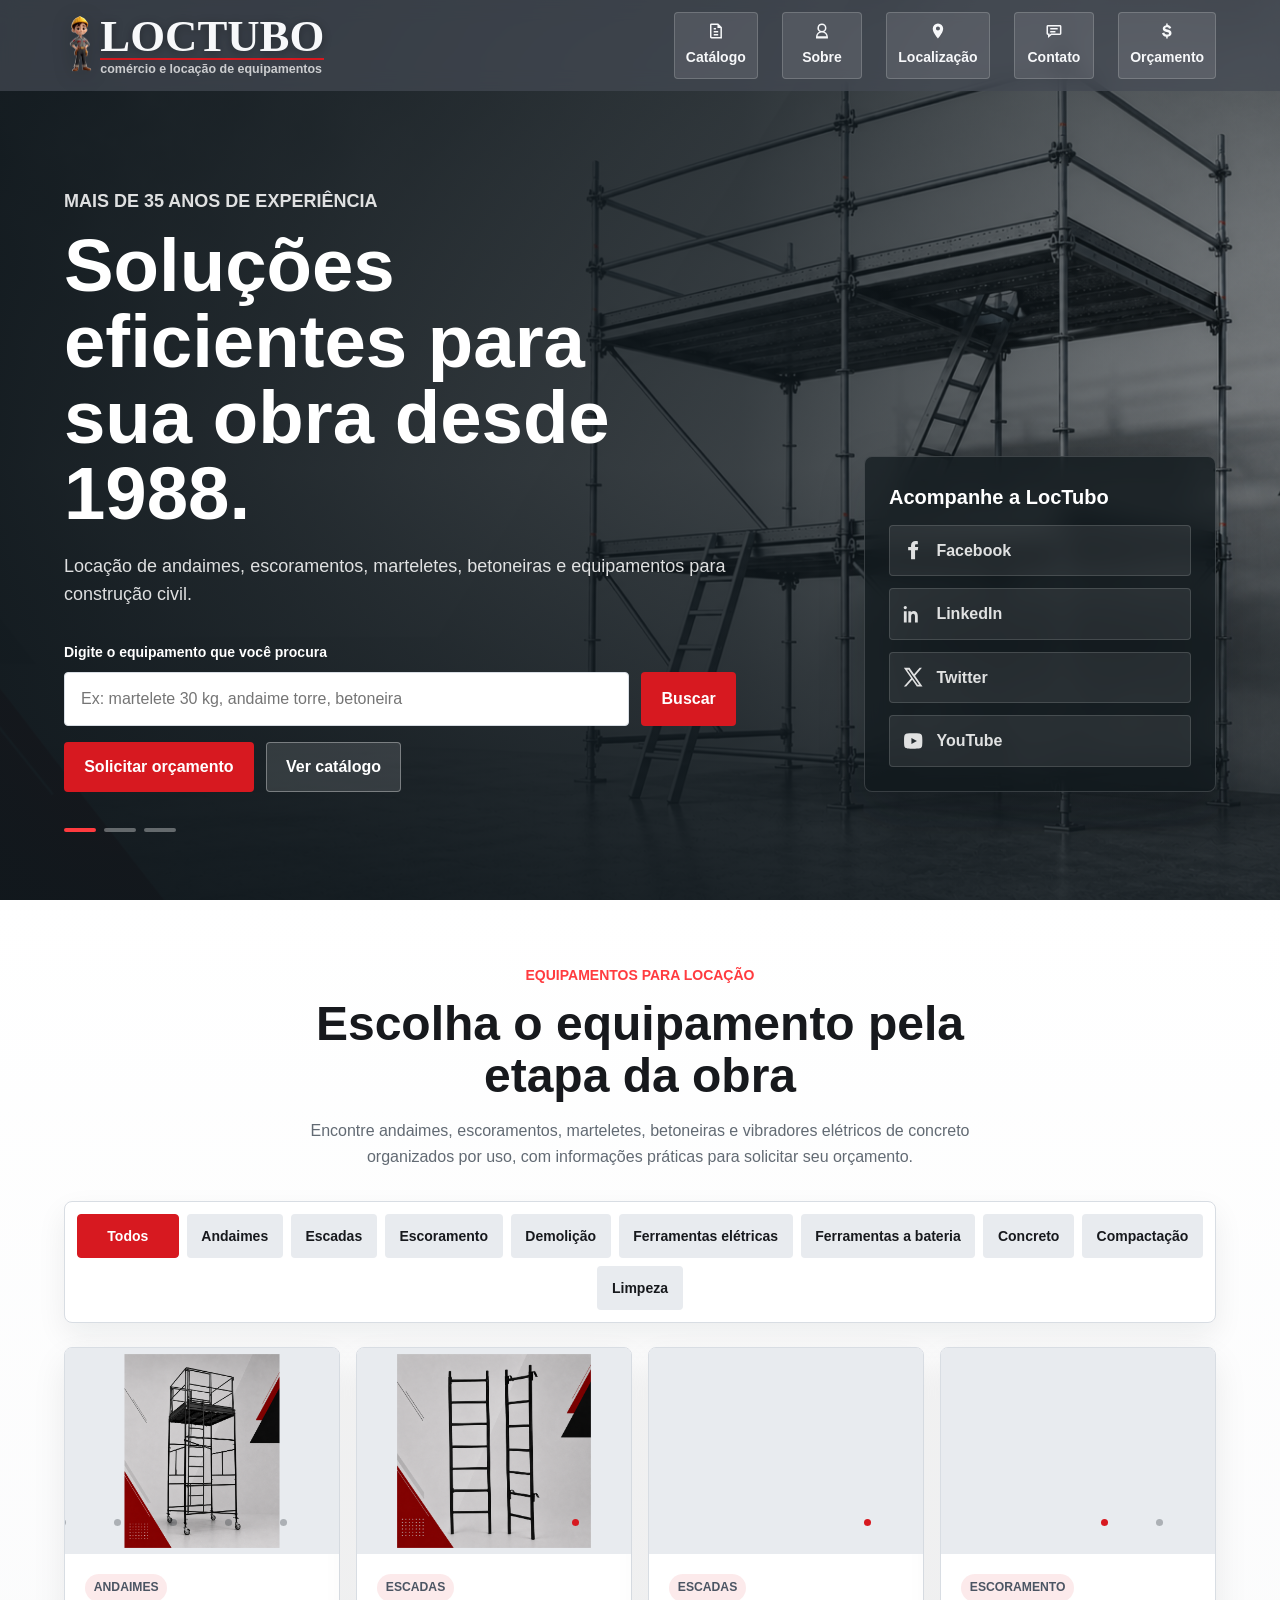
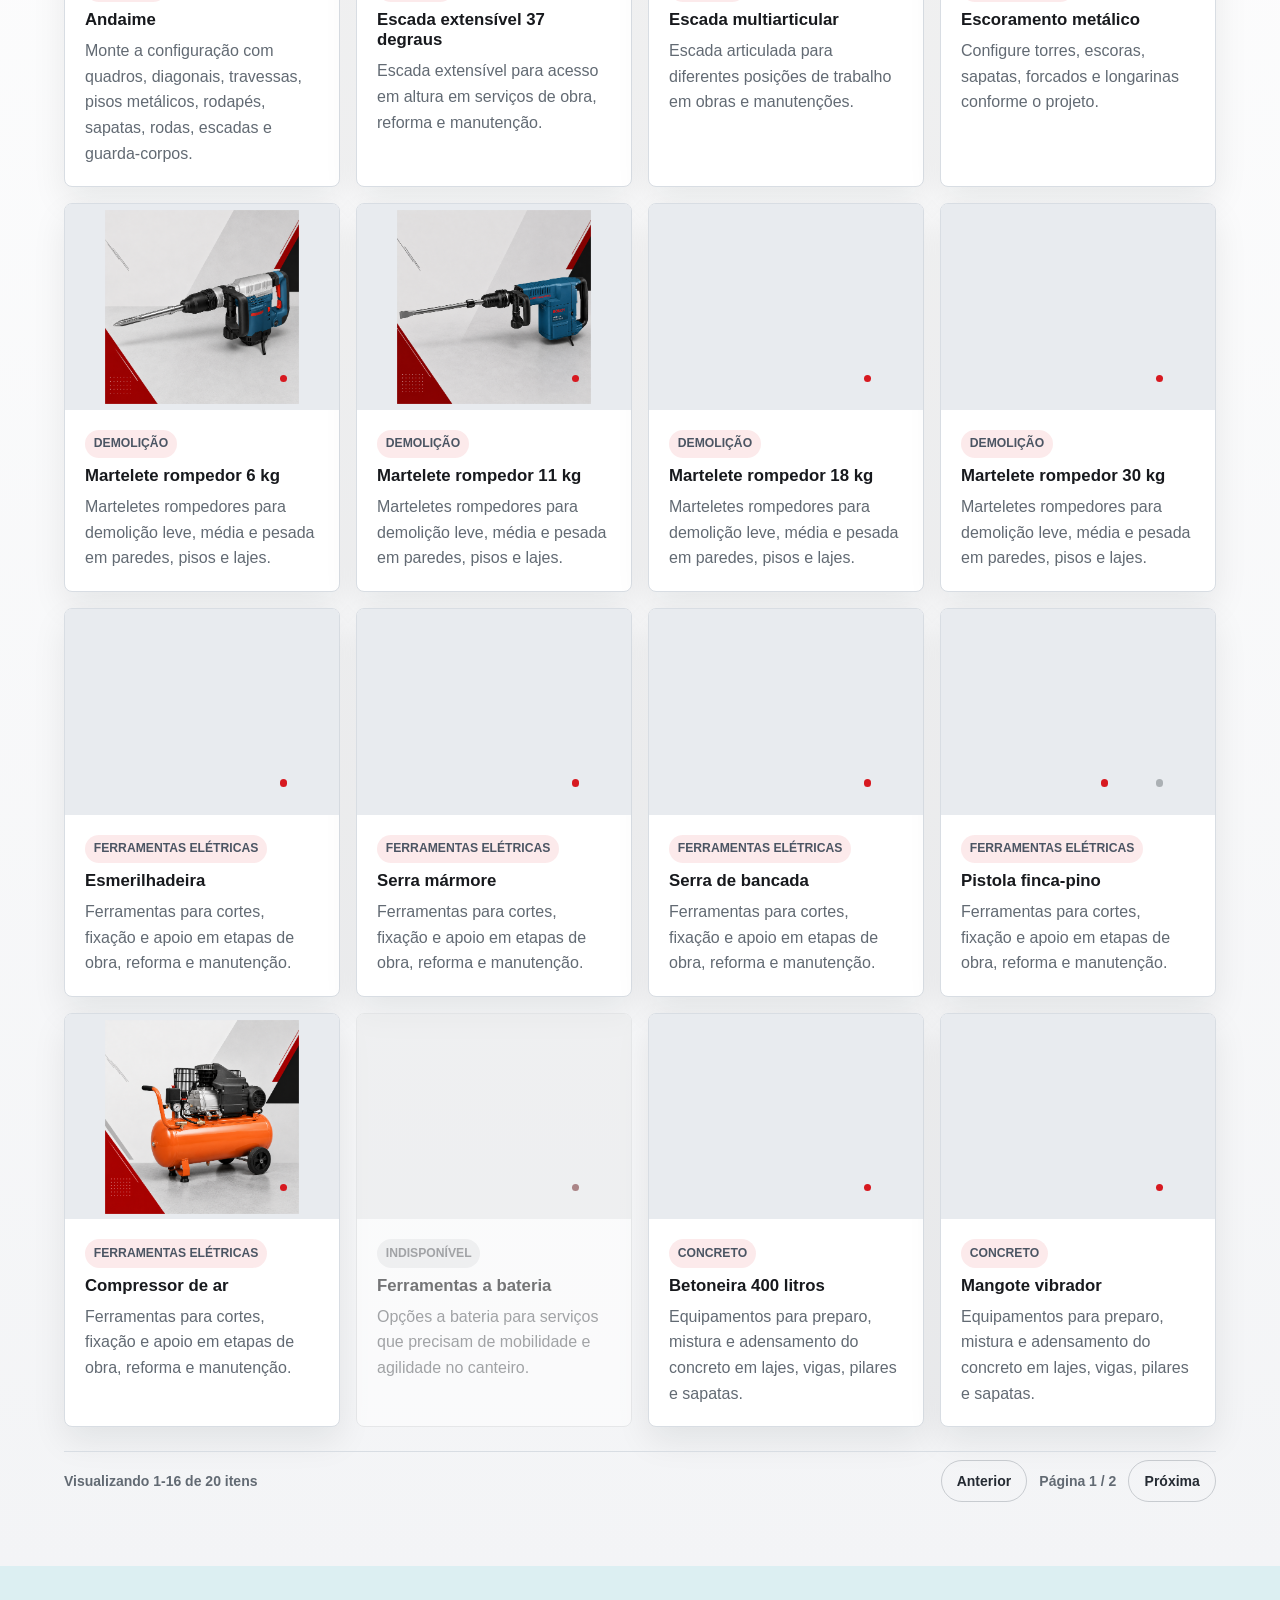
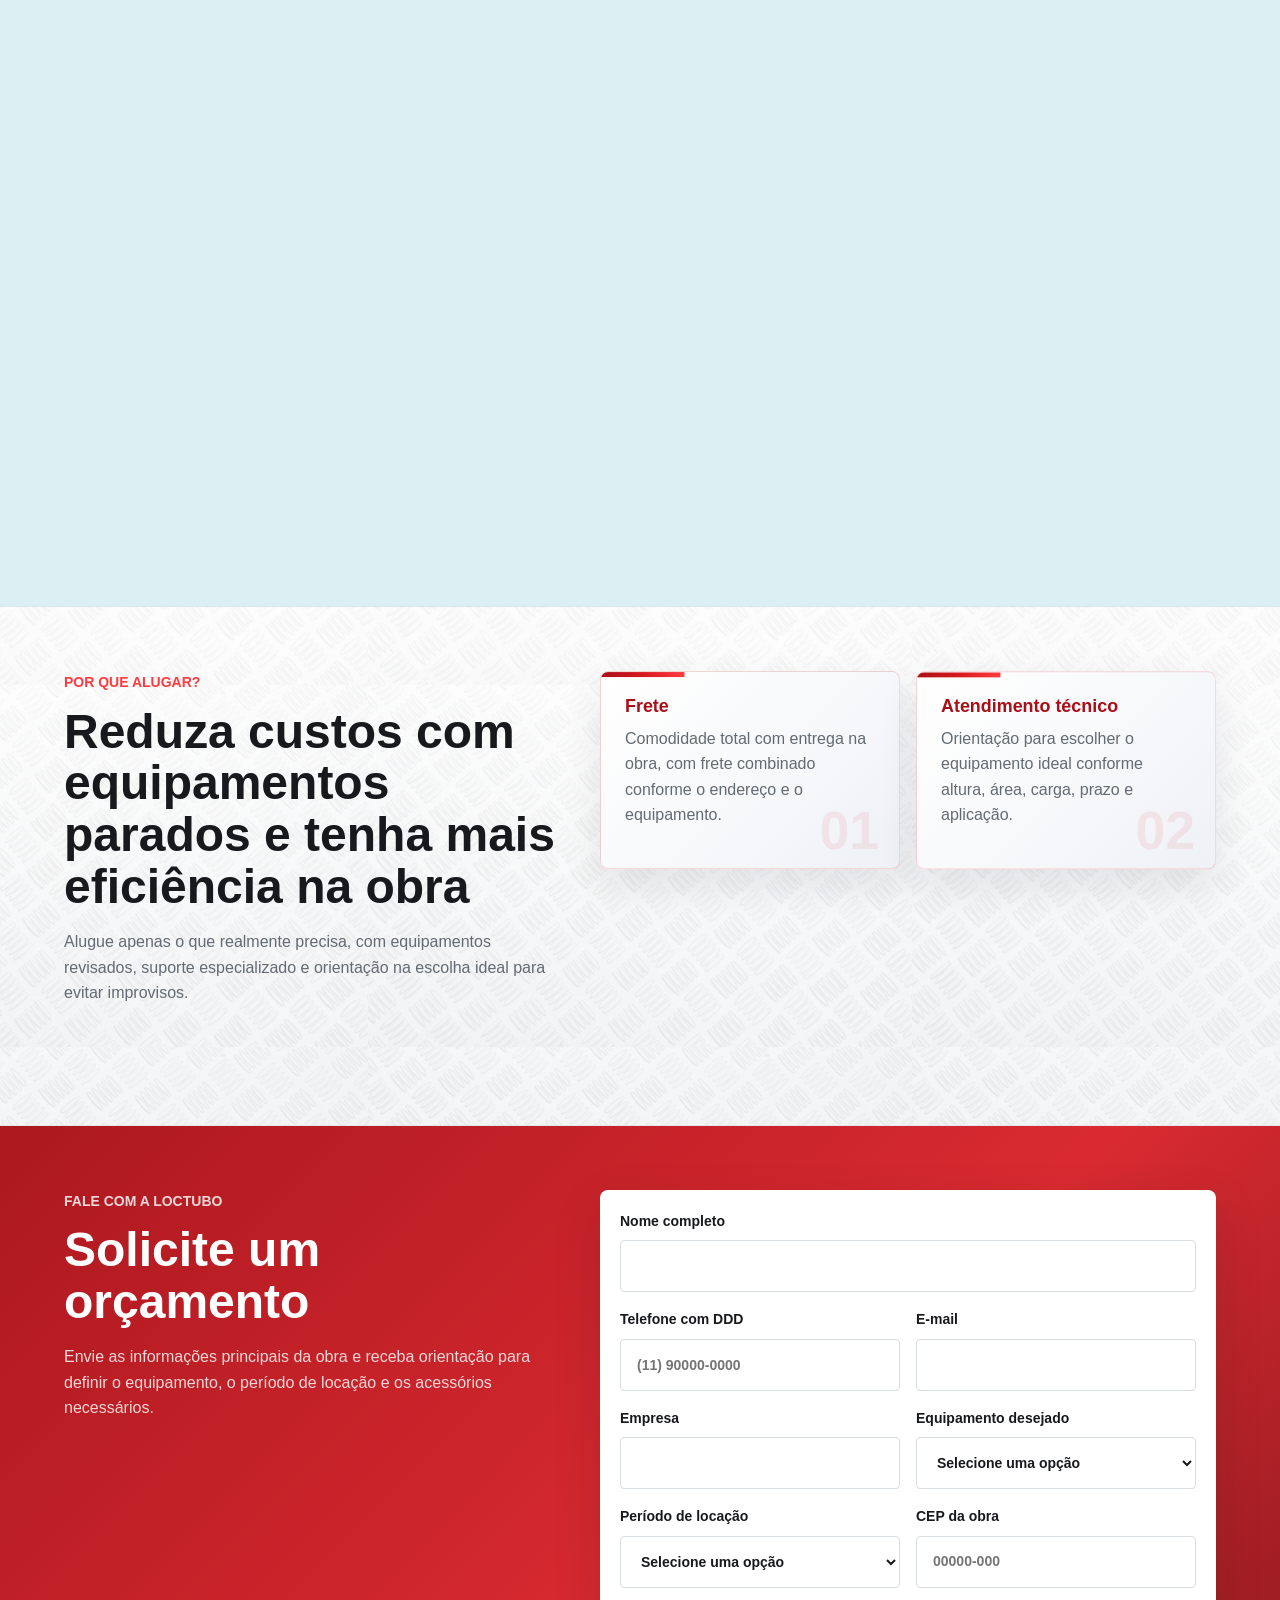
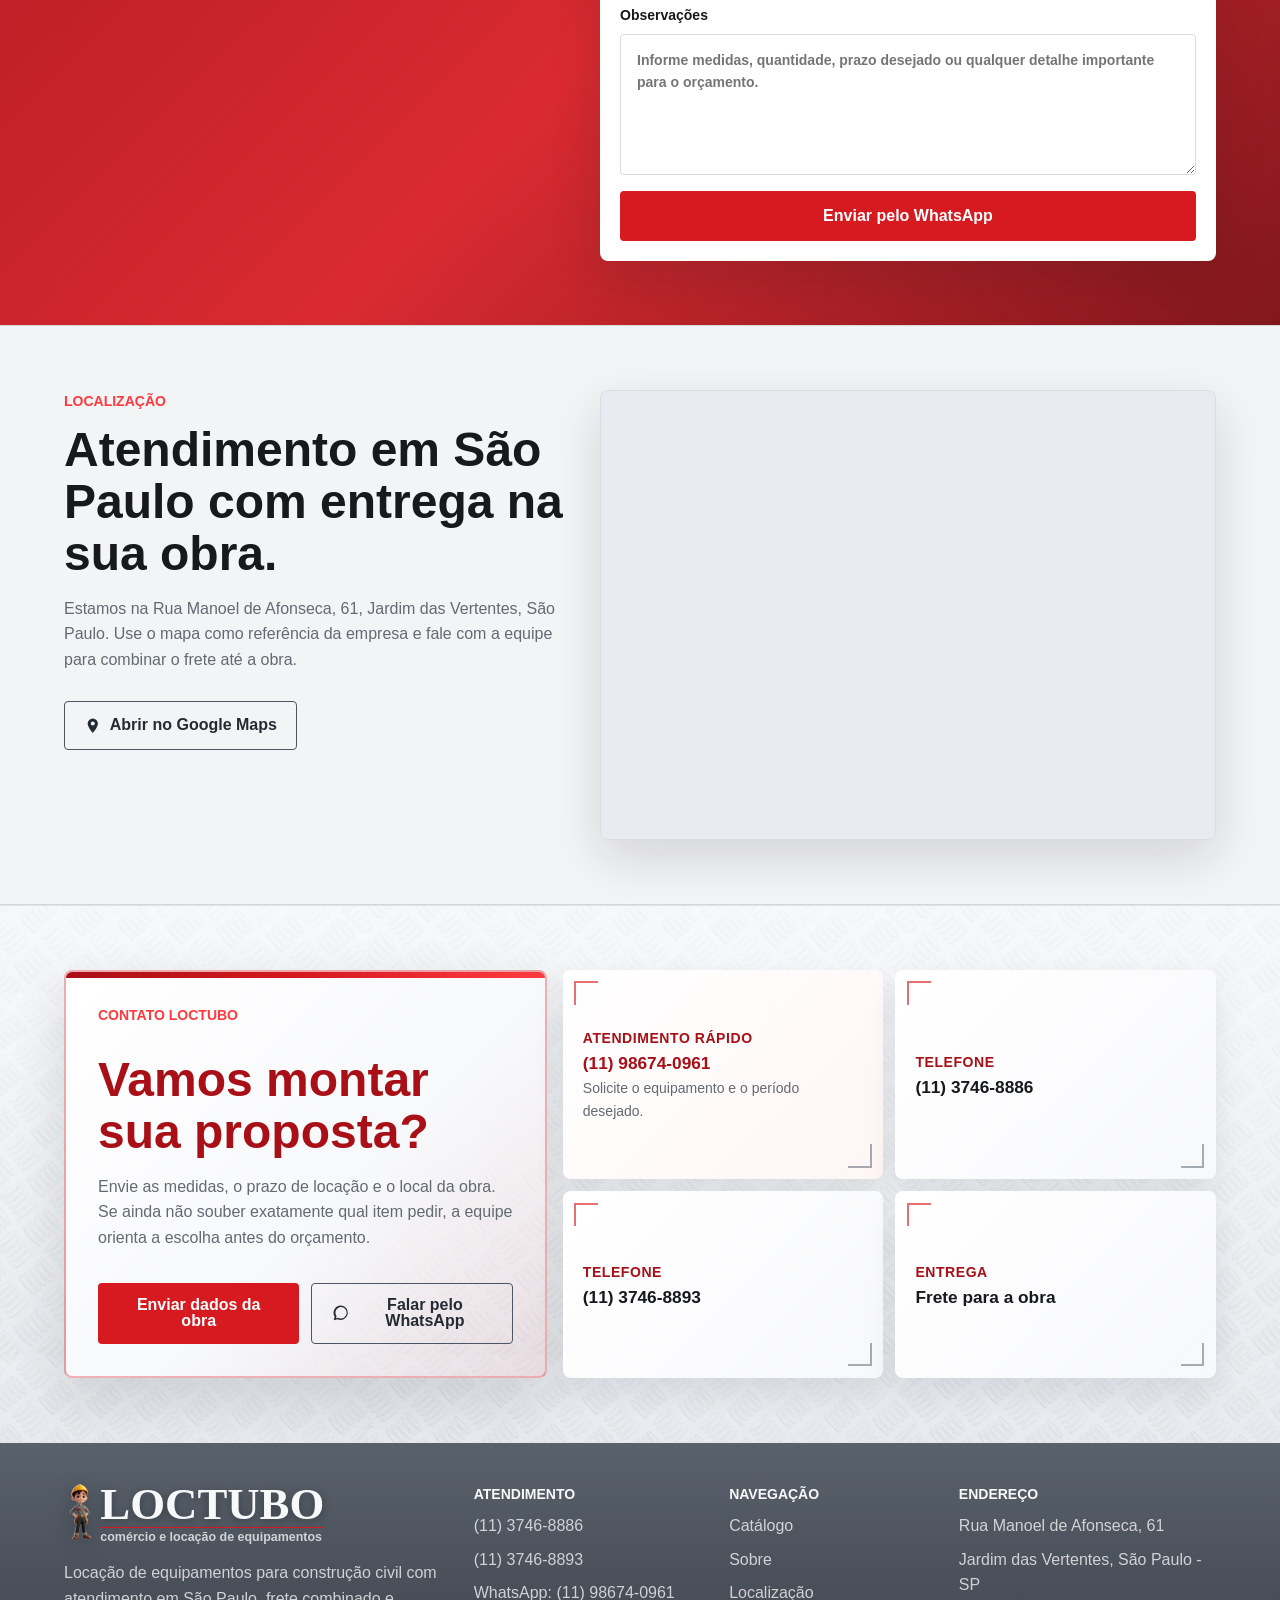
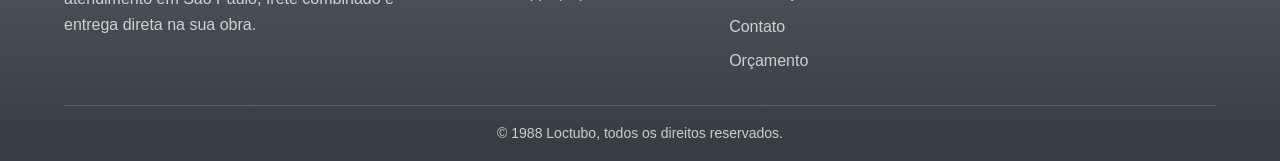
==== commit 06212646: "feat(orcamento): sincroniza configuracao no formulario" ====
--- a/index.html
+++ b/index.html
@@ -437,7 +437,7 @@
             </p>
           </div>
           <form class="quote-form" novalidate>
-            <label>
+            <label class="quote-form__wide">
               Nome completo
               <input type="text" name="nome" autocomplete="name" minlength="3" required>
             </label>
@@ -476,8 +476,8 @@
               <input type="text" name="cep" inputmode="numeric" autocomplete="postal-code" placeholder="00000-000" maxlength="9">
             </label>
             <label class="quote-form__wide">
-              Medidas, quantidade ou detalhe do serviço
-              <textarea name="detalhes" rows="5" minlength="10" placeholder="Ex: fachada 8 m x 20 m, laje com pé-direito 3 m, 15 dias de locação." required></textarea>
+              Observações
+              <textarea name="detalhes" rows="5" placeholder="Informe medidas, quantidade, prazo desejado ou qualquer detalhe importante para o orçamento."></textarea>
             </label>
             <p class="quote-form__feedback quote-form__wide" data-quote-feedback aria-live="polite"></p>
             <button class="button button--primary quote-form__wide" type="submit">Enviar pelo WhatsApp</button>
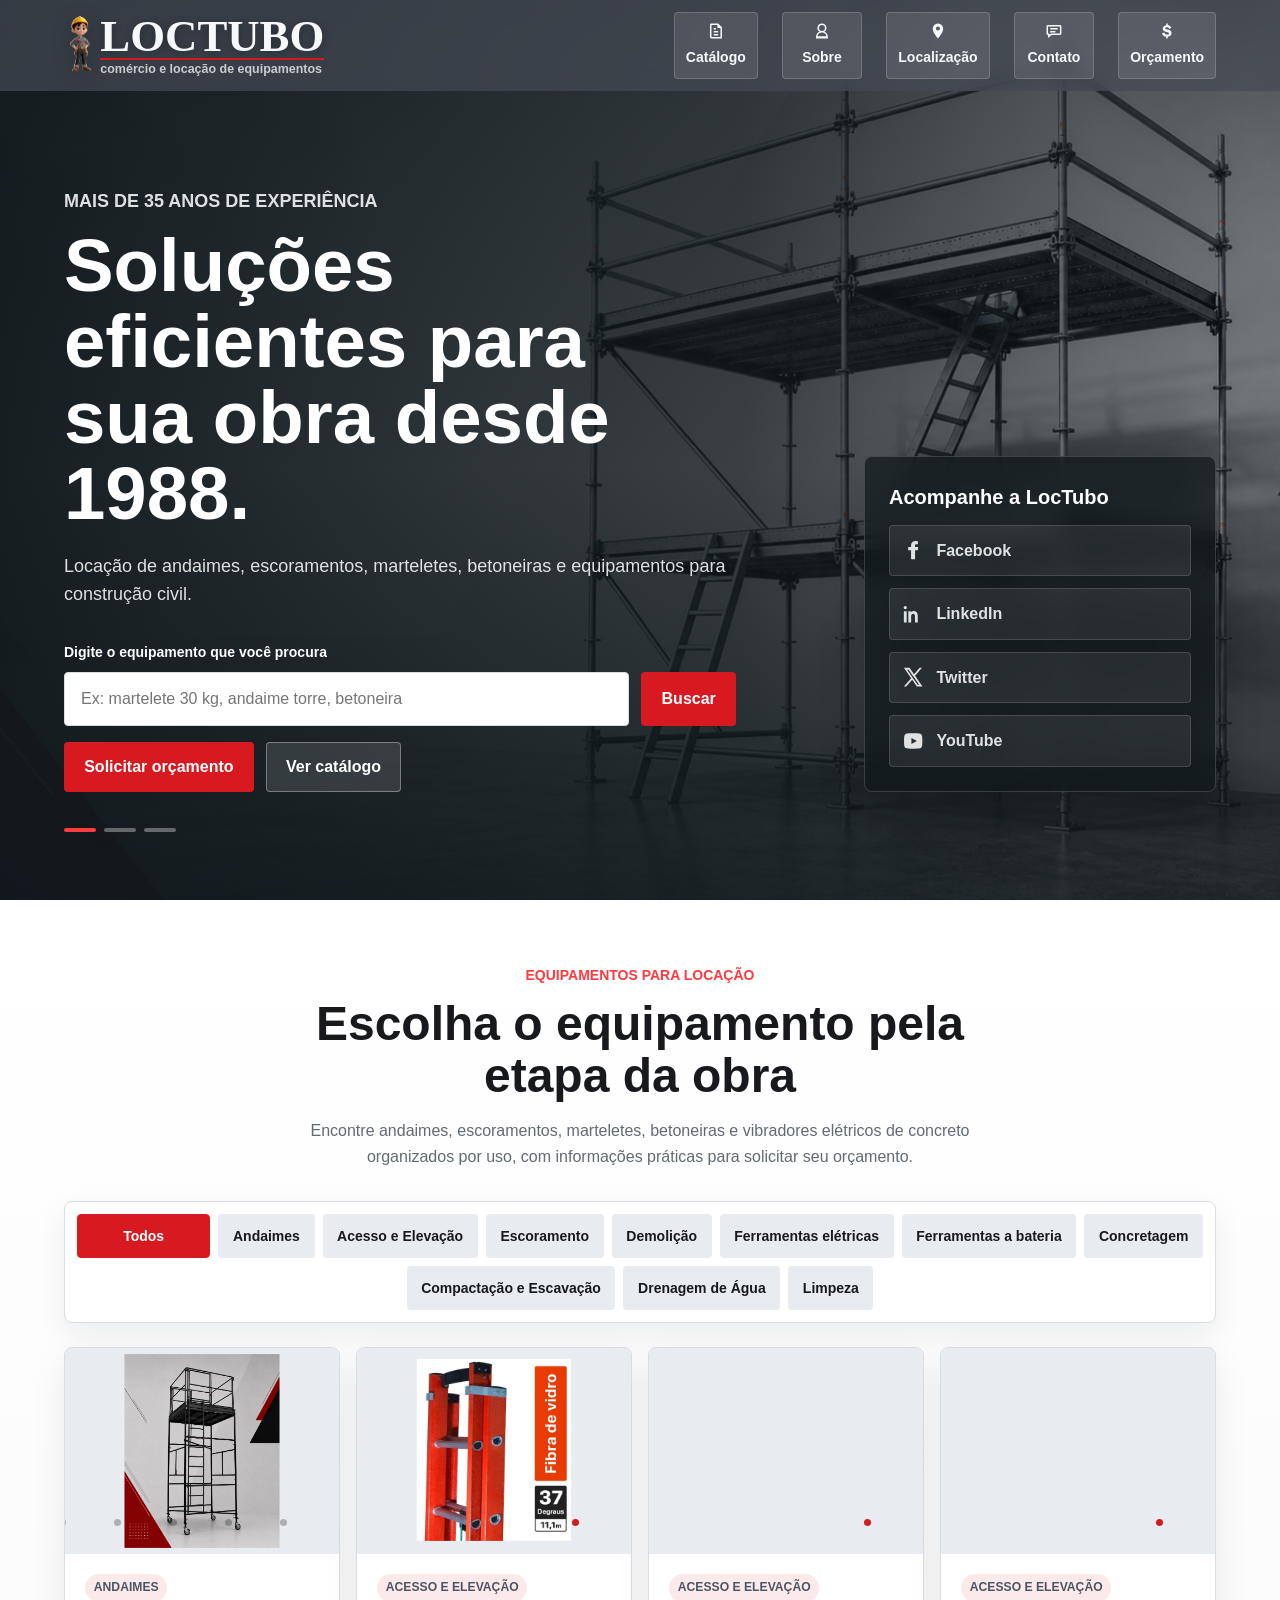
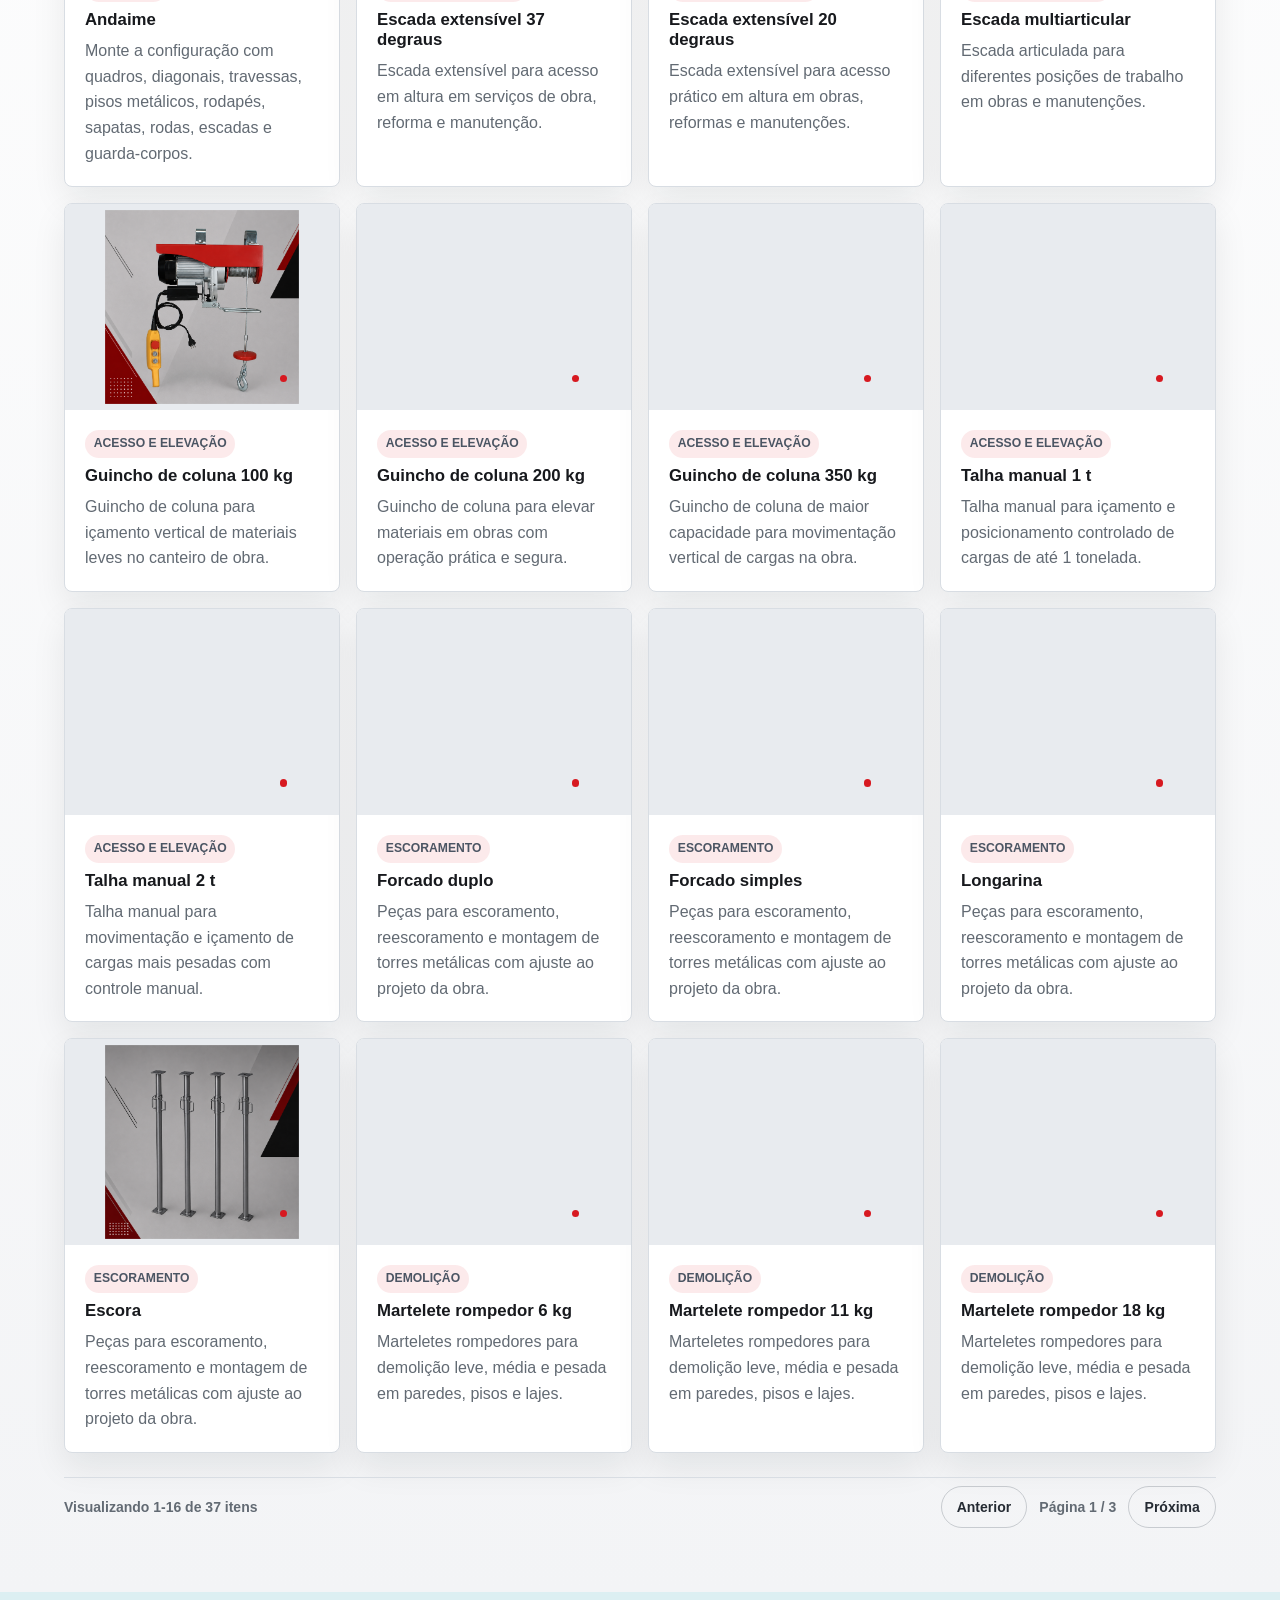
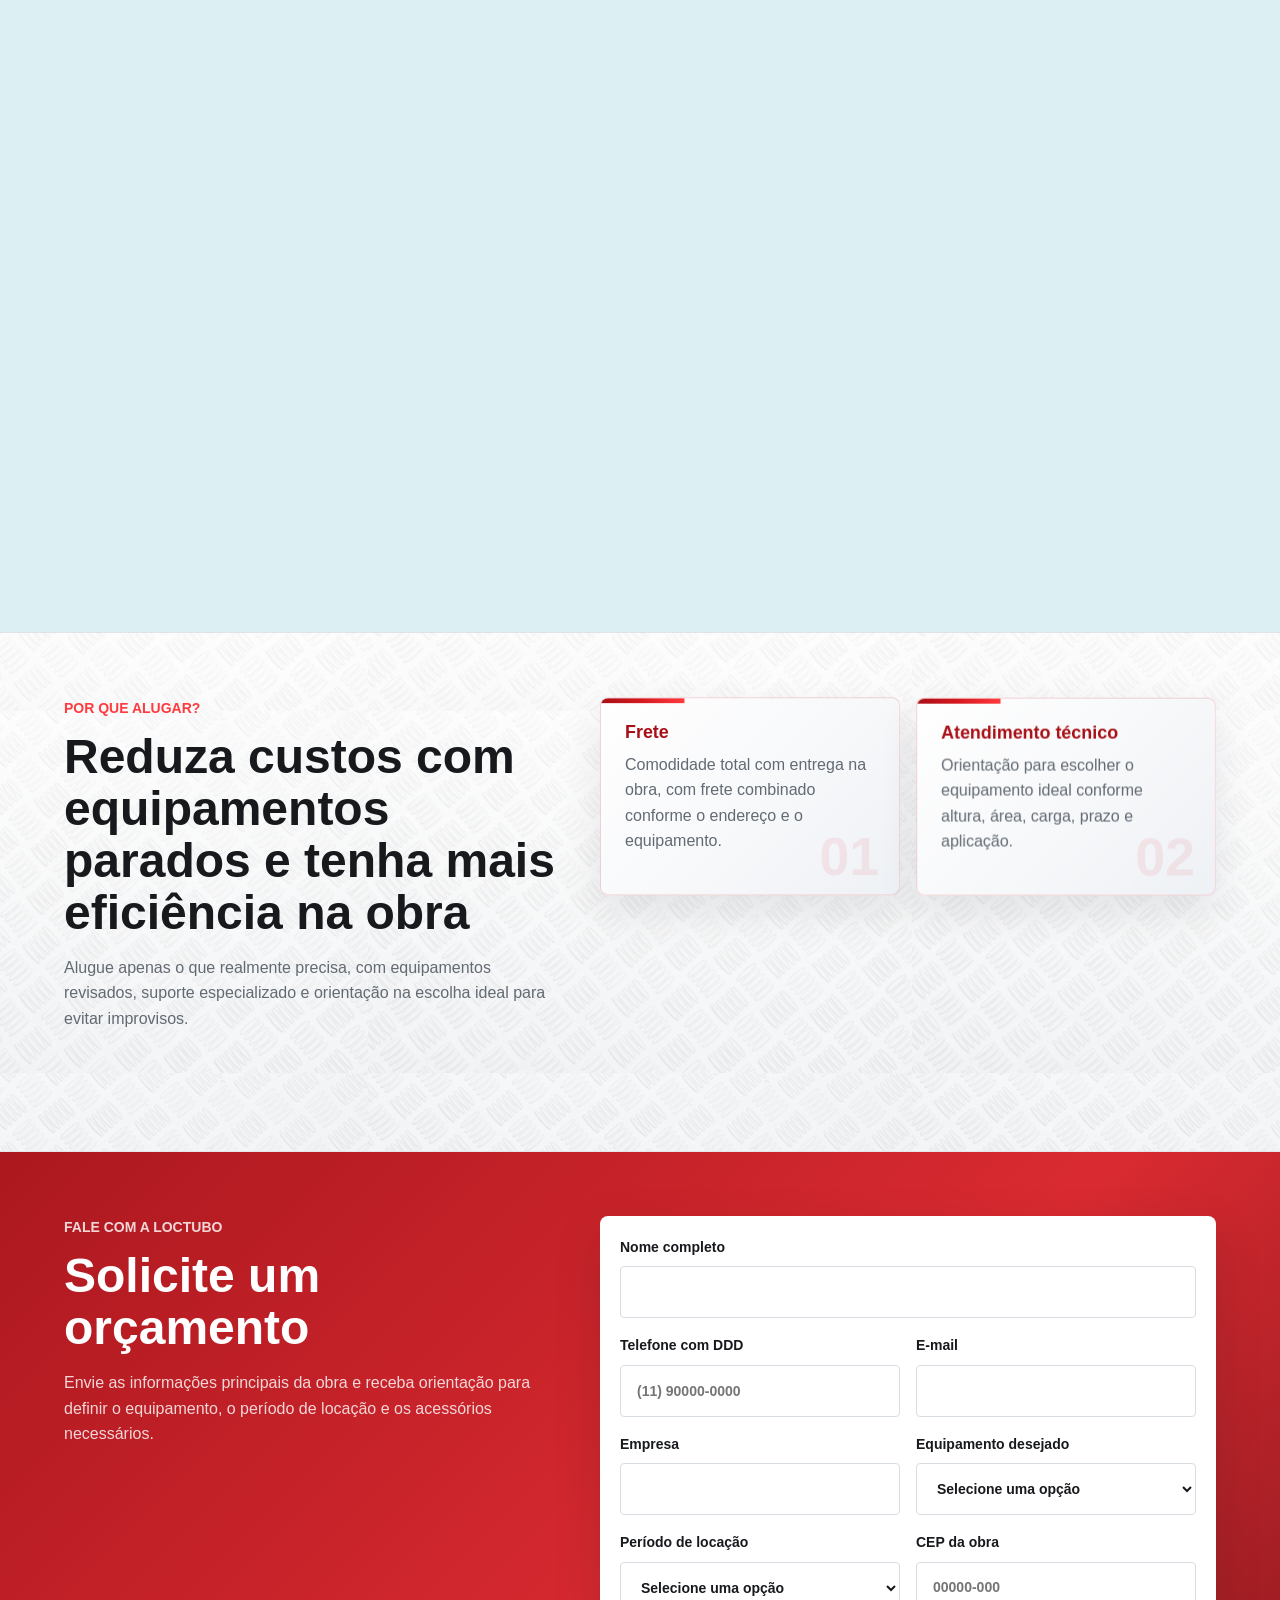
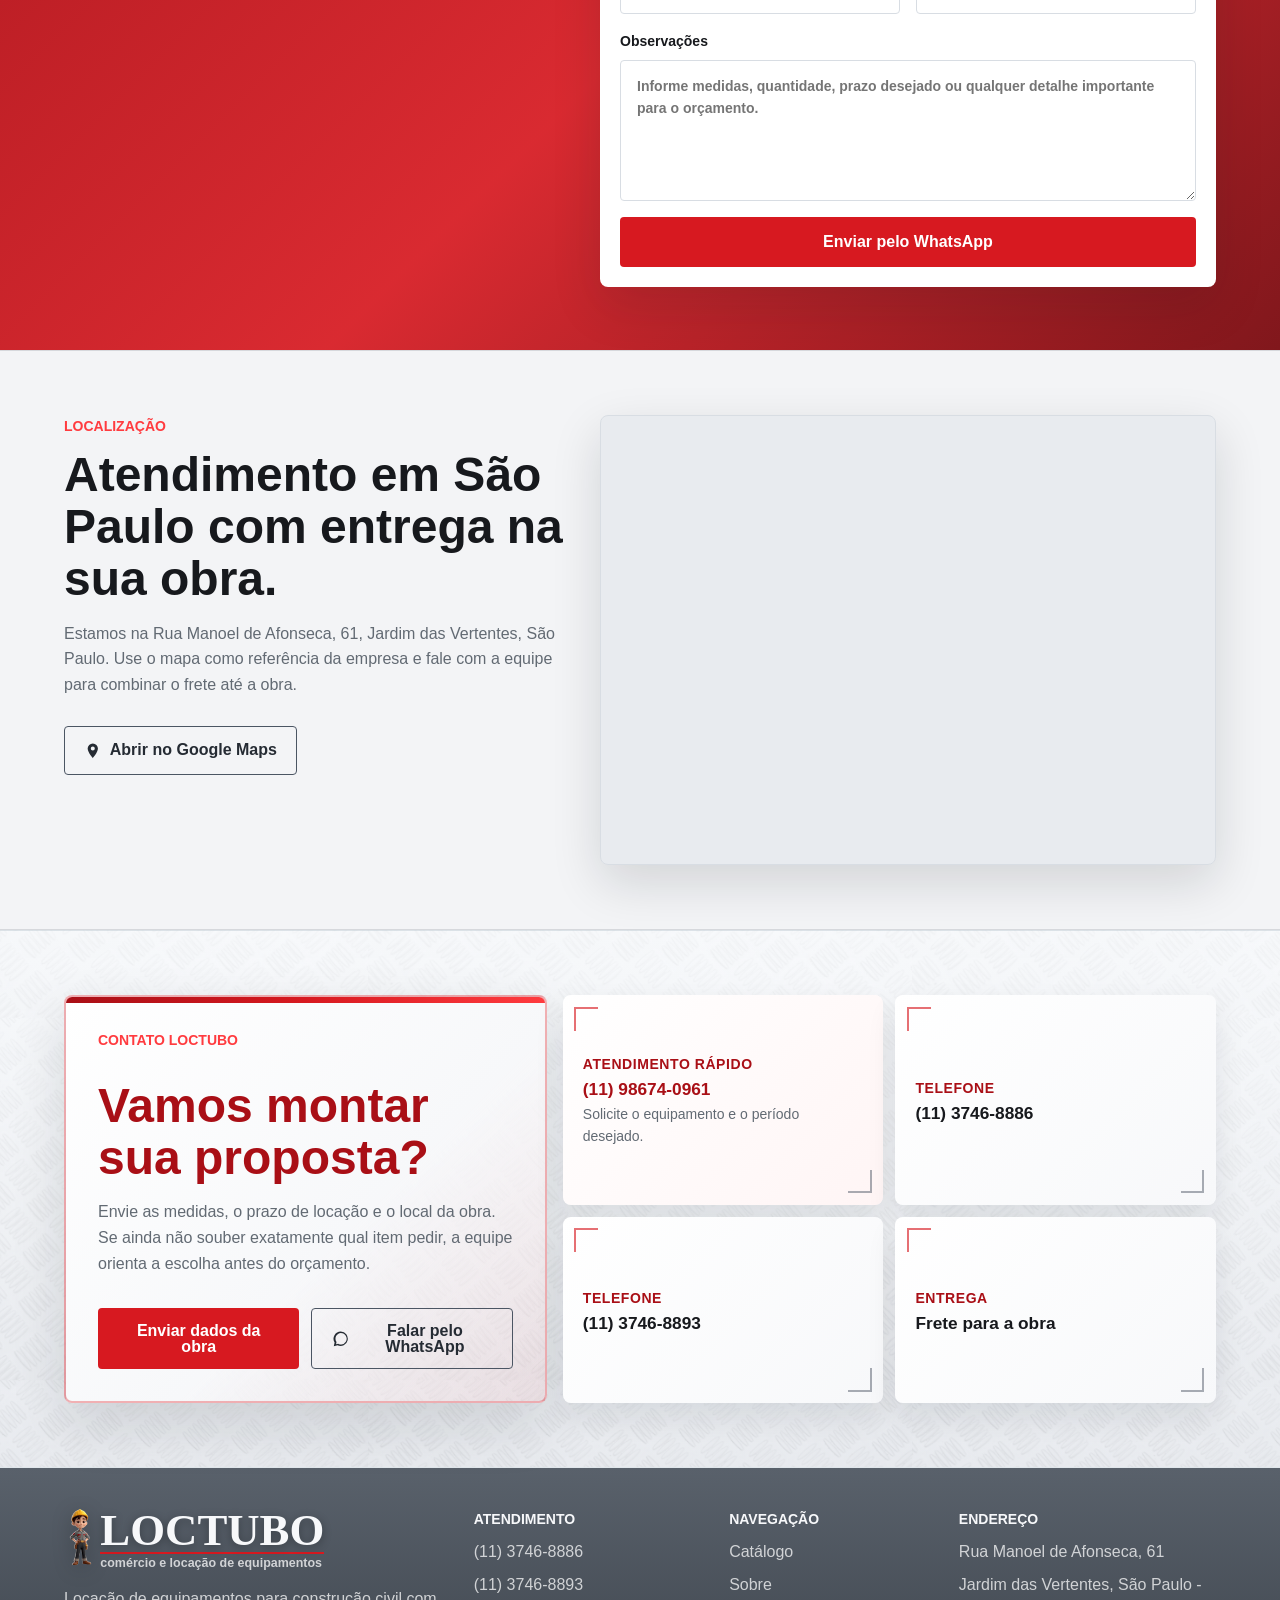
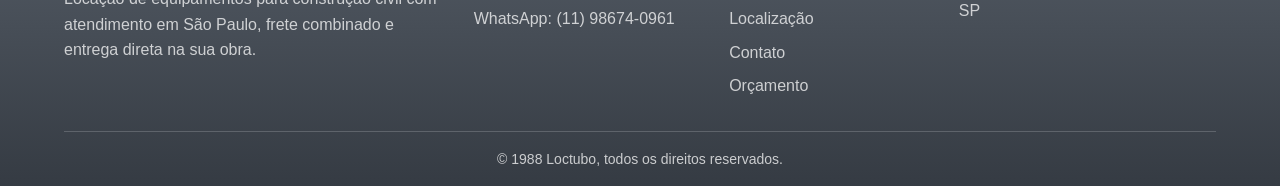
==== commit 941ba6e2: "feat(catalogo): detalha escoramento por componentes" ====
--- a/index.html
+++ b/index.html
@@ -236,23 +236,6 @@
             <a class="button button--secondary" href="#orcamento" data-quote-equipment="Andaime fachadeiro">Cotar fachada</a>
           </article>
 
-          <article class="equipment-detail" id="escoramento-metalico">
-            <div>
-              <p class="eyebrow">Escoramento</p>
-              <h3>Escoramento metálico</h3>
-              <p>
-                Composto por torres metálicas e escoras pontuais, o sistema se adapta ao projeto
-                e reduz o uso de madeira, mão de obra e improvisos no nivelamento das formas.
-              </p>
-            </div>
-            <ul class="spec-list">
-              <li>Escoras pontuais com aberturas de 2,0 m a 4,0 m, conforme modelo</li>
-              <li>Torres com módulos de 1,0 m e 0,40 m de altura</li>
-              <li>Acessórios: sapatas ajustáveis, forcados, longarinas e barroteamento</li>
-            </ul>
-            <a class="button button--secondary" href="#orcamento" data-quote-equipment="Escoramento metálico">Enviar medidas</a>
-          </article>
-
           <article class="equipment-detail" id="martelete-30">
             <div>
               <p class="eyebrow">Demolição pesada</p>
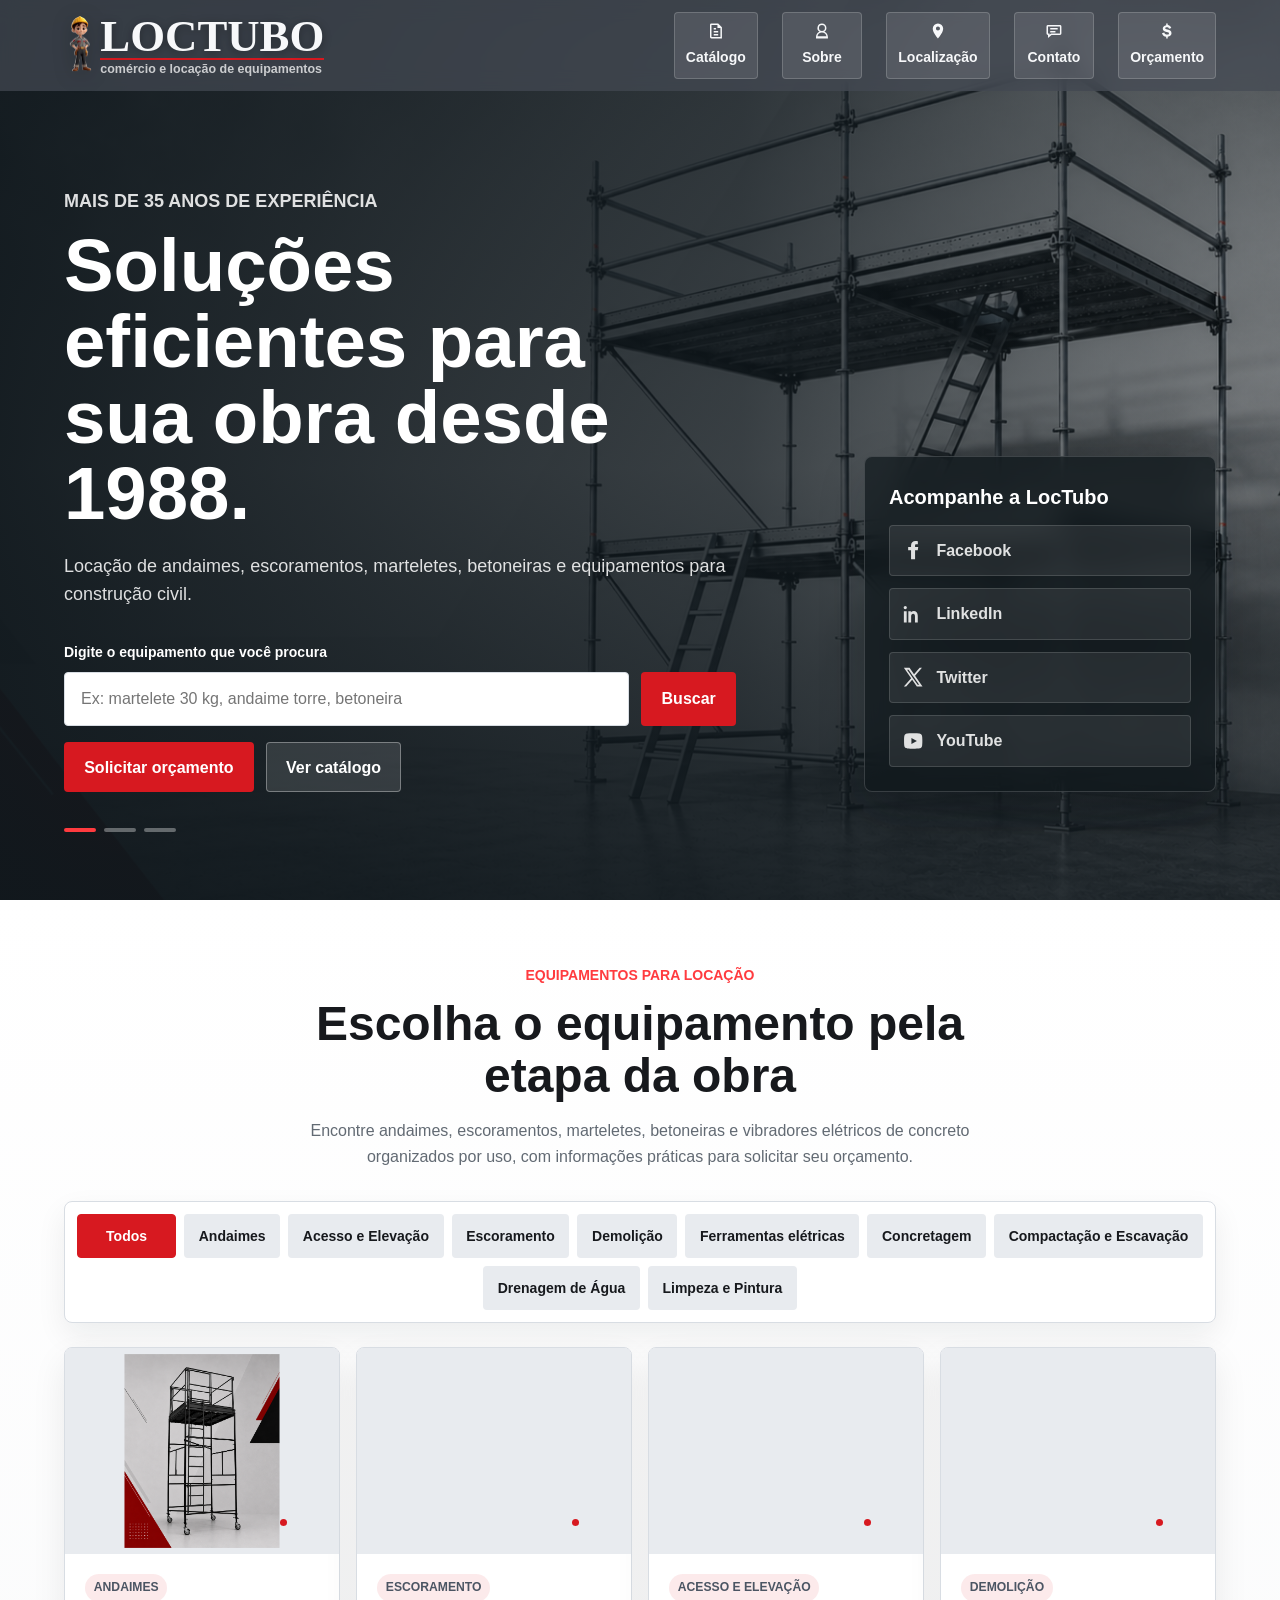
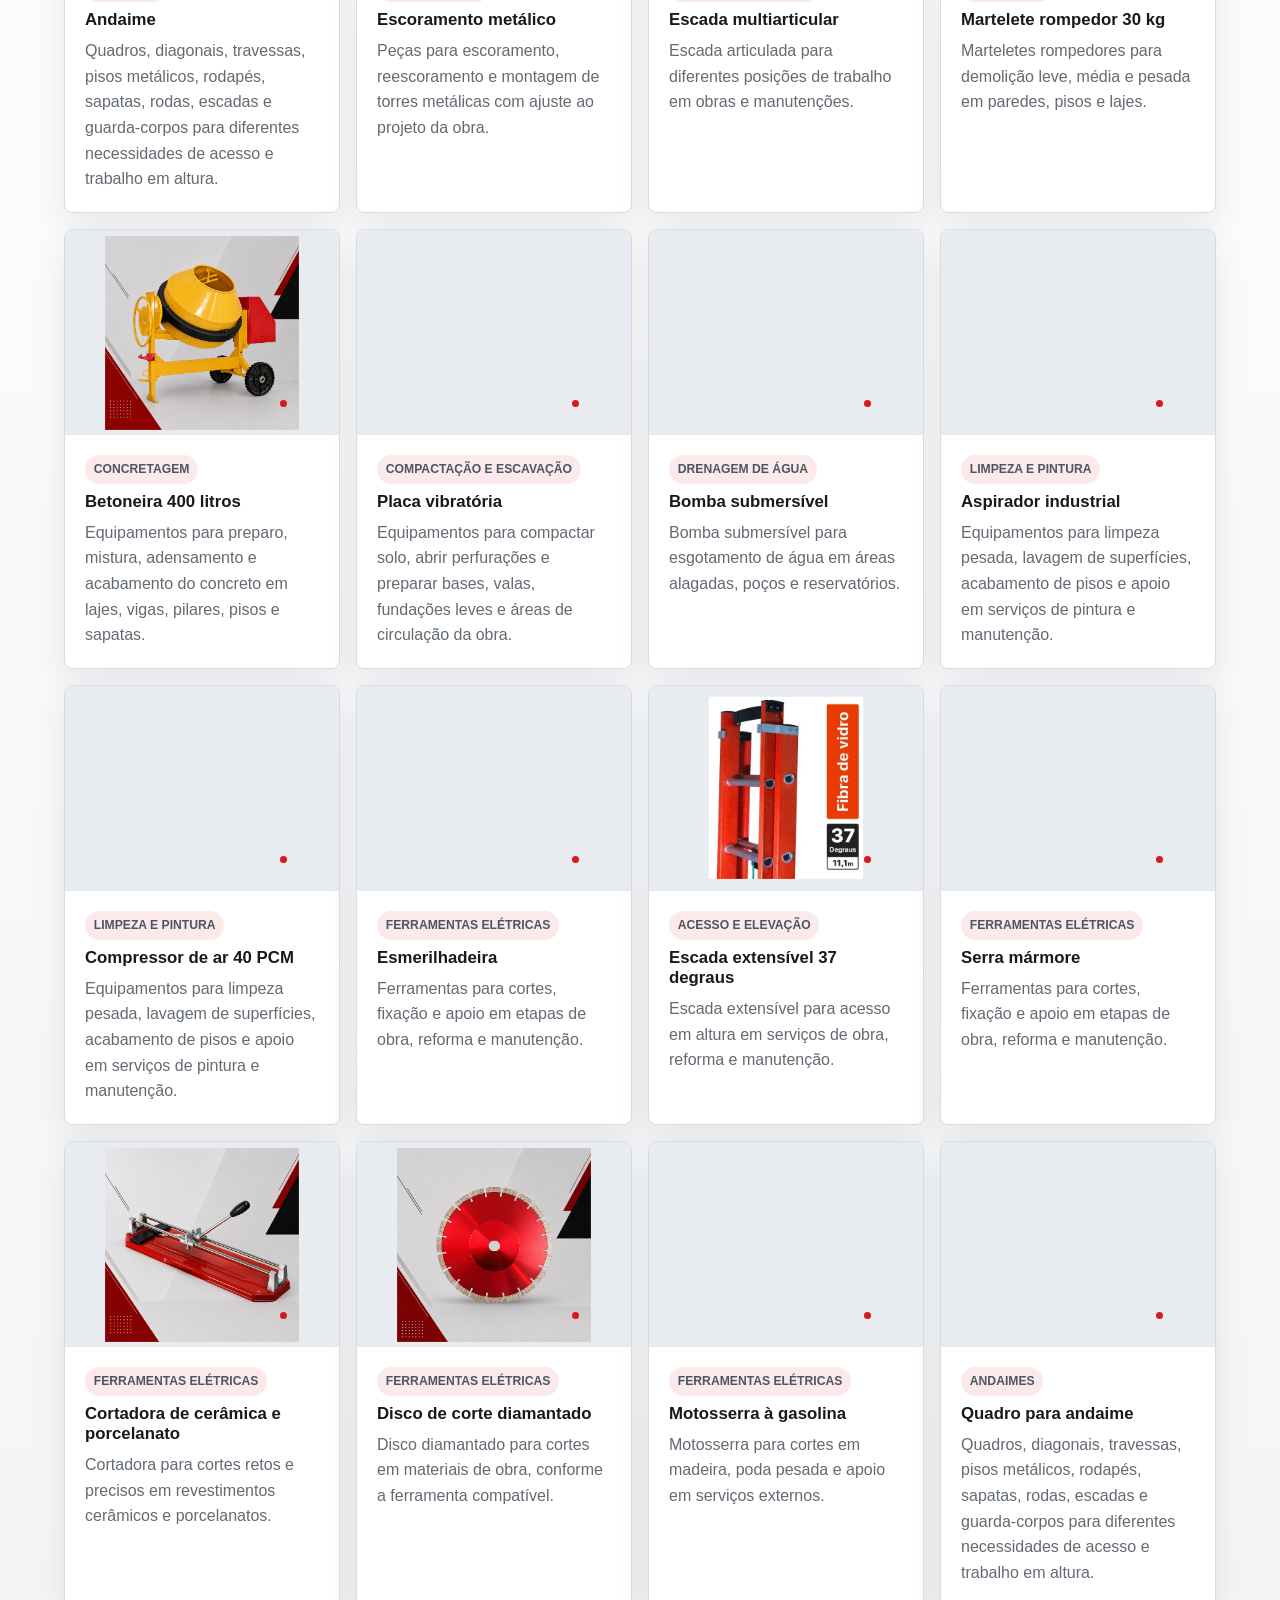
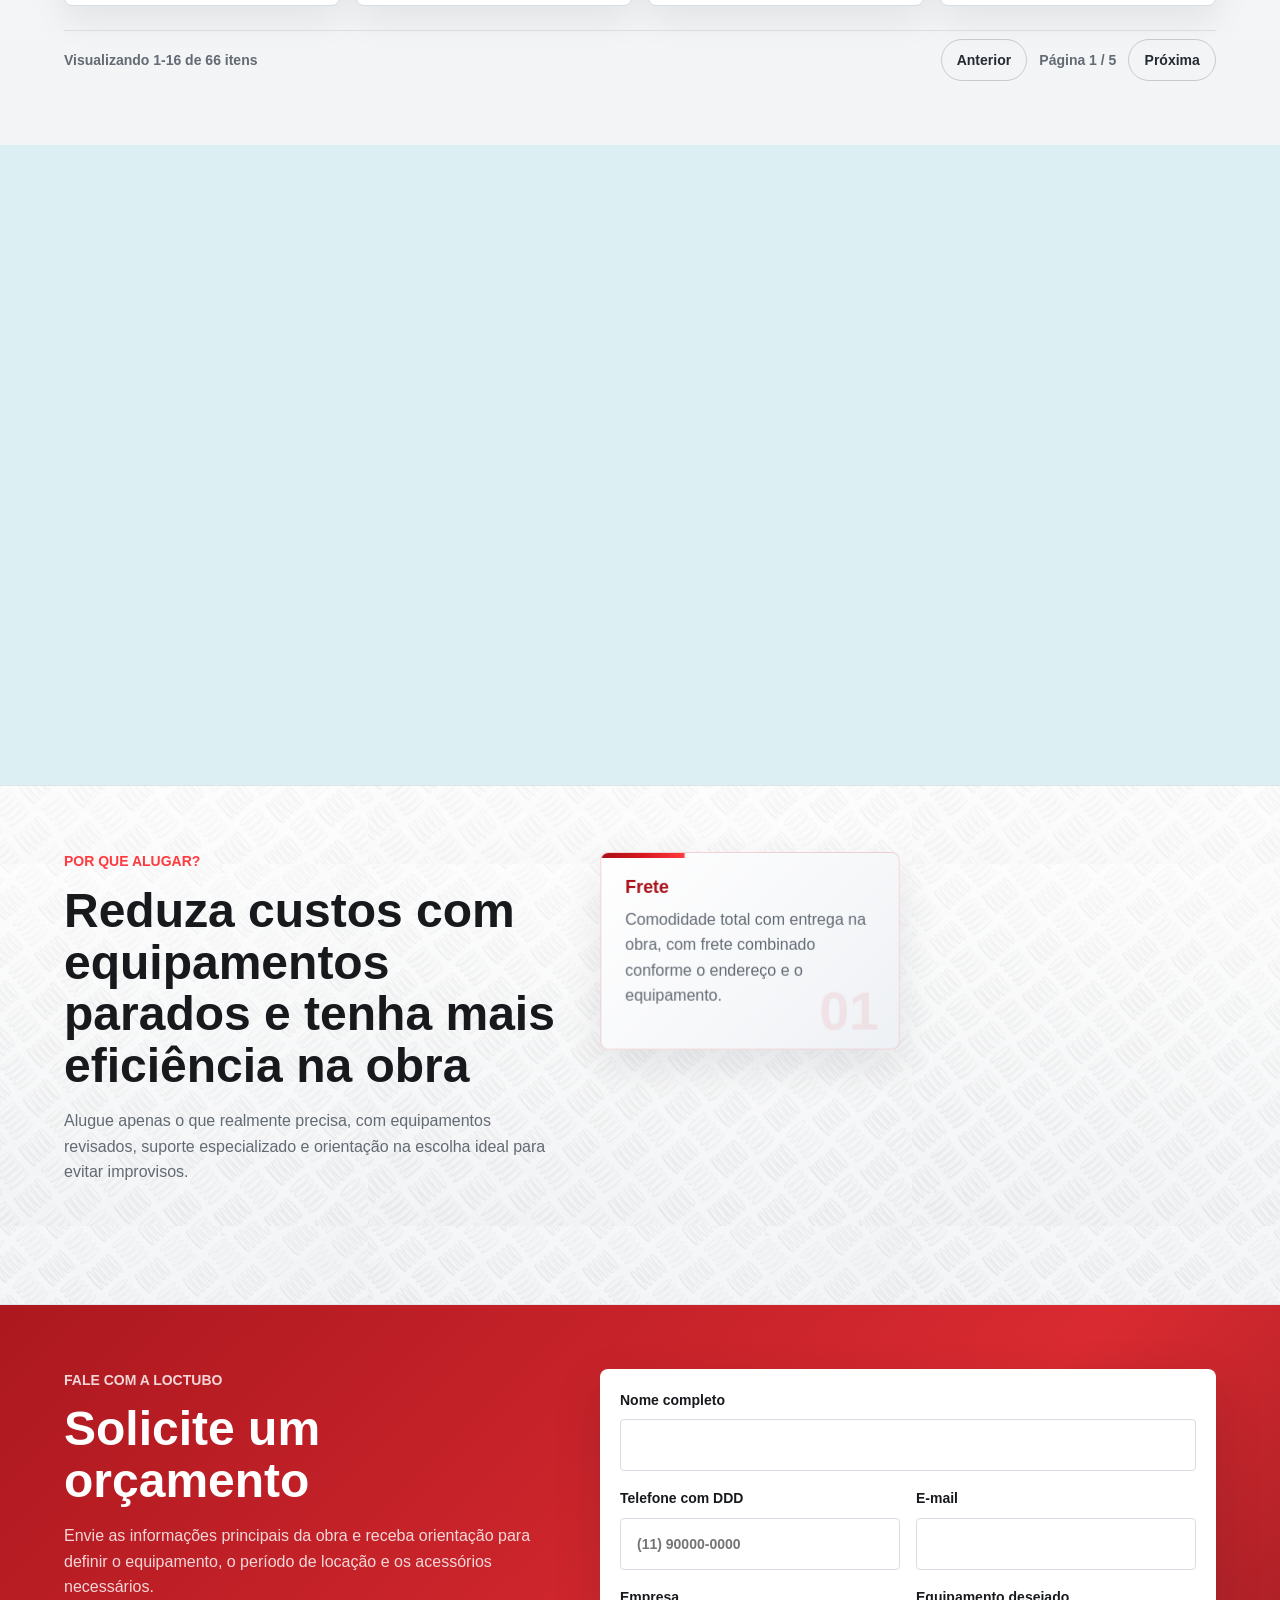
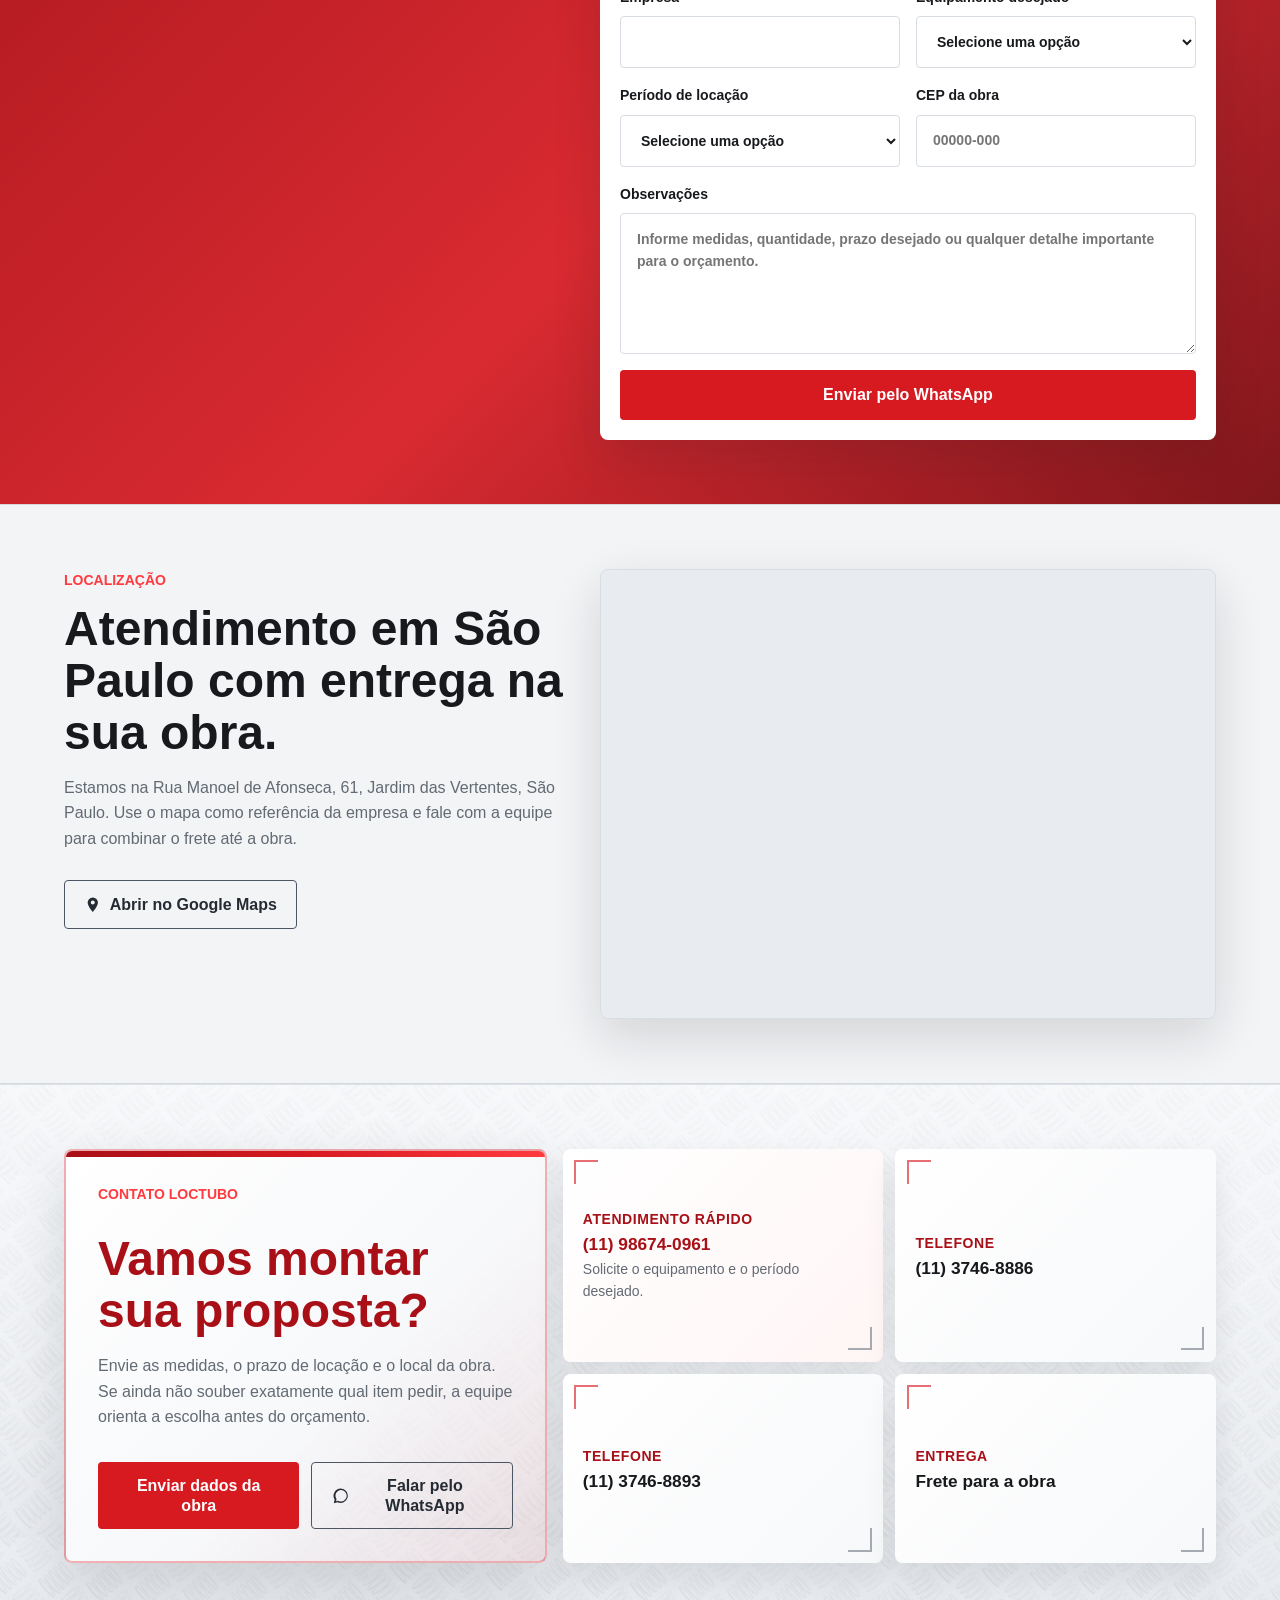
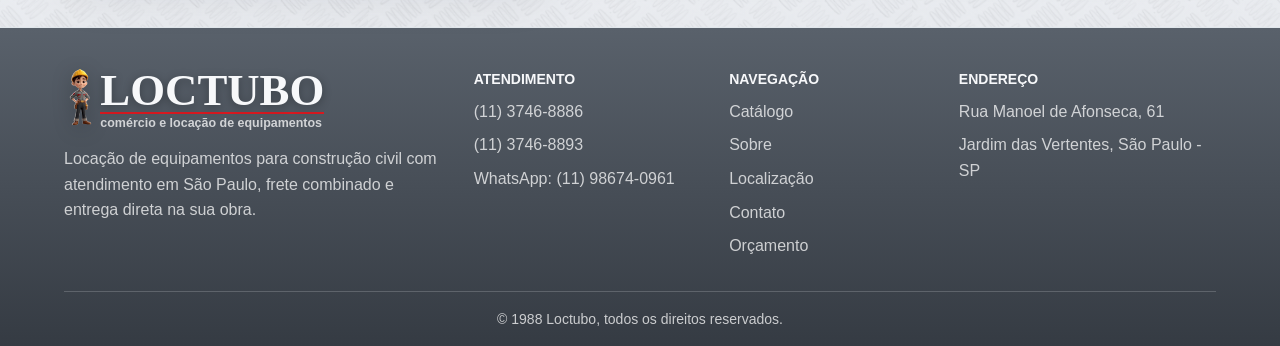
==== commit 11f26c8f: "chore(cache): versiona assets estaticos" ====
--- a/index.html
+++ b/index.html
@@ -16,8 +16,8 @@
     <meta property="og:locale" content="pt_BR">
     <meta property="og:image" content="assets/backgrounds/bg-andaimeLocTubo.png">
     <title>LocTubo | Locação de equipamentos para construção</title>
-    <link rel="stylesheet" href="css/styles.css">
-    <script src="js/main.js" defer></script>
+    <link rel="stylesheet" href="css/styles.css?v=20260701">
+    <script src="js/main.js?v=20260701" defer></script>
     <script type="application/ld+json">
       {
         "@context": "https://schema.org",
--- a/css/styles.css
+++ b/css/styles.css
@@ -63,9 +63,13 @@
   scroll-behavior: smooth;
   -webkit-text-size-adjust: 100%;
   text-size-adjust: 100%;
+  width: 100%;
+  overflow-x: hidden;
 }
 
 body {
+  width: 100%;
+  max-width: 100dvw;
   margin: 0;
   background: var(--color-bg);
   color: var(--color-ink);
@@ -100,6 +104,7 @@
 select,
 textarea {
   font: inherit;
+  min-width: 0;
 }
 
 button {
@@ -117,6 +122,8 @@
   inset: 0 0 auto;
   z-index: 50;
   display: flex;
+  width: 100dvw;
+  max-width: 100dvw;
   min-height: var(--header-height);
   align-items: center;
   justify-content: space-between;
@@ -231,6 +238,7 @@
   display: inline-grid;
   width: 2.75rem;
   height: 2.75rem;
+  flex: 0 0 2.75rem;
   place-content: center;
   gap: 0.28rem;
   border: 1px solid var(--color-chrome-line);
@@ -265,6 +273,8 @@
   inset: var(--header-height) 0 0;
   z-index: 55;
   display: grid;
+  width: 100dvw;
+  max-width: 100dvw;
   align-content: start;
   justify-items: stretch;
   gap: var(--space-3);
@@ -455,6 +465,7 @@
 h3,
 p {
   margin-top: 0;
+  overflow-wrap: anywhere;
 }
 
 h1 {
@@ -528,7 +539,7 @@
   border-radius: var(--radius-sm);
   padding: 0.85rem 1.2rem;
   font-weight: 800;
-  line-height: 1;
+  line-height: 1.2;
   text-align: center;
   overflow-wrap: anywhere;
   cursor: pointer;
@@ -676,6 +687,7 @@
 }
 
 .section__heading {
+  min-width: 0;
   max-width: 45rem;
   margin-bottom: var(--space-8);
   text-align: left;
@@ -764,7 +776,7 @@
   font-size: var(--text-sm);
   font-weight: 800;
   line-height: 1.2;
-  overflow-wrap: normal;
+  overflow-wrap: anywhere;
 }
 
 .trust-strip li::before {
@@ -975,7 +987,7 @@
 
 .about-pillars,
 .about-values,
-.brand-placeholder-grid {
+.brand-logo-grid {
   display: grid;
   gap: var(--space-3);
 }
@@ -1051,21 +1063,42 @@
   transform: translateY(-3px);
 }
 
-.brand-placeholder-grid {
+.brand-logo-grid {
   grid-template-columns: repeat(2, minmax(0, 1fr));
 }
 
-.brand-placeholder-grid span {
+.brand-logo-card {
   display: grid;
   min-height: 5.5rem;
   place-items: center;
-  border: 1px dashed rgb(98 106 115 / 44%);
+  overflow: hidden;
+  border: 1px solid rgb(98 106 115 / 16%);
   border-radius: var(--radius-sm);
-  background: var(--color-surface-strong);
-  color: var(--color-muted);
-  font-size: var(--text-sm);
-  font-weight: 800;
-  text-transform: uppercase;
+  background: #ffffff;
+  padding: clamp(0.75rem, 2.2vw, 1.2rem);
+}
+
+.brand-logo-card img {
+  display: block;
+  width: auto;
+  max-width: 100%;
+  height: auto;
+  max-height: 3.9rem;
+  object-fit: contain;
+}
+
+.brand-logo-card--wide img {
+  max-width: 92%;
+  max-height: 3.45rem;
+}
+
+.brand-logo-card--square img,
+.brand-logo-card--compact img {
+  max-width: 82%;
+}
+
+.brand-logo-card--tall img {
+  max-height: 4.6rem;
 }
 
 .about-page-hero {
@@ -1283,6 +1316,7 @@
   flex-wrap: wrap;
   gap: var(--space-2);
   justify-content: center;
+  min-width: 0;
   overflow: visible;
   border: 1px solid var(--color-line);
   border-radius: var(--radius-md);
@@ -1293,7 +1327,7 @@
 
 .catalog-filter button {
   min-height: 2.75rem;
-  flex: 0 1 auto;
+  flex: 1 1 min(100%, 8.75rem);
   min-width: 0;
   border: 1px solid transparent;
   border-radius: var(--radius-sm);
@@ -1304,6 +1338,7 @@
   font-size: var(--text-sm);
   font-weight: 800;
   line-height: 1.15;
+  overflow-wrap: anywhere;
   transition: background var(--transition-fast), border-color var(--transition-fast), color var(--transition-fast), transform var(--transition-fast);
 }
 
@@ -1358,11 +1393,13 @@
   flex-wrap: wrap;
   align-items: center;
   justify-content: center;
+  min-width: 0;
   gap: var(--space-3);
 }
 
 .catalog-pagination button {
   min-height: 2.45rem;
+  flex: 1 1 8rem;
   border: 1px solid rgb(75 85 99 / 26%);
   border-radius: 999px;
   background: transparent;
@@ -1371,6 +1408,7 @@
   padding: 0.55rem 0.95rem;
   font-size: var(--text-sm);
   font-weight: 800;
+  text-align: center;
   transition: background var(--transition-fast), border-color var(--transition-fast), box-shadow var(--transition-fast), color var(--transition-fast), transform var(--transition-fast);
 }
 
@@ -1441,11 +1479,13 @@
 .product-grid {
   display: grid;
   gap: var(--space-4);
+  min-width: 0;
 }
 
 .product-card {
   display: grid;
   grid-template-rows: auto auto auto 1fr;
+  min-width: 0;
   overflow: hidden;
   border: 1px solid var(--color-line);
   border-radius: var(--radius-md);
@@ -1538,7 +1578,7 @@
 .product-card span,
 .product-card h4,
 .product-card p {
-  margin-inline: var(--space-5);
+  margin-inline: clamp(var(--space-4), 5vw, var(--space-5));
   min-width: 0;
   overflow-wrap: anywhere;
 }
@@ -1682,6 +1722,9 @@
   inset: 0;
   z-index: 90;
   display: grid;
+  width: 100dvw;
+  max-width: 100dvw;
+  overflow: hidden;
   place-items: center;
   padding: var(--space-2);
   opacity: 0;
@@ -1708,6 +1751,7 @@
   z-index: 1;
   display: grid;
   width: min(100%, 76rem);
+  max-width: calc(100dvw - var(--space-4));
   max-height: calc(100dvh - var(--space-4));
   grid-template-rows: auto minmax(0, 1fr);
   overflow: hidden;
@@ -1725,9 +1769,9 @@
 }
 
 .equipment-drawer__header {
-  display: flex;
+  display: grid;
+  grid-template-columns: minmax(0, 1fr) auto;
   align-items: center;
-  justify-content: space-between;
   gap: var(--space-4);
   border-bottom: 1px solid var(--color-line);
   padding: var(--space-4);
@@ -1735,6 +1779,7 @@
 
 .equipment-drawer__header .eyebrow {
   margin-bottom: 0;
+  min-width: 0;
   overflow-wrap: anywhere;
 }
 
@@ -1742,7 +1787,7 @@
   position: relative;
   width: 2.5rem;
   height: 2.5rem;
-  flex: 0 0 auto;
+  justify-self: end;
   border: 1px solid var(--color-line);
   border-radius: var(--radius-sm);
   background: var(--color-surface);
@@ -1770,6 +1815,8 @@
 .equipment-drawer__content {
   min-height: 0;
   min-width: 0;
+  width: 100%;
+  max-width: 100%;
   overflow-x: hidden;
   overflow-y: auto;
   padding: var(--space-3);
@@ -1823,6 +1870,7 @@
   display: flex;
   flex-wrap: wrap;
   justify-content: center;
+  max-width: 100%;
   gap: var(--space-2);
 }
 
@@ -1872,7 +1920,7 @@
 
 .equipment-gallery__thumbs {
   justify-content: center;
-  overflow: visible;
+  overflow: hidden;
   padding-bottom: var(--space-1);
 }
 
@@ -1891,6 +1939,9 @@
   inset: 0;
   z-index: 120;
   display: grid;
+  width: 100dvw;
+  max-width: 100dvw;
+  overflow: hidden;
   place-items: center;
   padding: var(--space-3);
   opacity: 0;
@@ -1917,6 +1968,7 @@
   z-index: 1;
   display: grid;
   width: min(100%, 68rem);
+  max-width: calc(100dvw - var(--space-6));
   max-height: calc(100dvh - var(--space-6));
   grid-template-rows: minmax(0, 1fr) auto auto;
   gap: var(--space-4);
@@ -2266,6 +2318,7 @@
 .quote-layout {
   display: grid;
   gap: var(--space-8);
+  min-width: 0;
 }
 
 .quote-section .quote-layout > div p:not(.eyebrow) {
@@ -2275,6 +2328,7 @@
 .quote-form {
   display: grid;
   gap: var(--space-4);
+  min-width: 0;
   border-radius: var(--radius-md);
   background: var(--color-surface);
   color: var(--color-ink);
@@ -2320,6 +2374,7 @@
 .contact-layout {
   display: grid;
   gap: var(--space-8);
+  min-width: 0;
 }
 
 .location-layout .button {
@@ -2351,11 +2406,13 @@
 .contact-shell {
   display: grid;
   gap: var(--space-5);
+  min-width: 0;
 }
 
 .contact-content {
   display: grid;
   gap: var(--space-4);
+  min-width: 0;
 }
 
 .contact-panel {
@@ -2407,18 +2464,20 @@
 }
 
 .contact-actions .button {
-  flex: 1 1 12rem;
+  flex: 1 1 min(100%, 12rem);
 }
 
 .contact-methods {
   display: grid;
   gap: var(--space-3);
+  min-width: 0;
 }
 
 .contact-method {
   position: relative;
   display: grid;
   gap: 0.22rem;
+  min-width: 0;
   overflow: hidden;
   min-height: 7rem;
   align-content: center;
@@ -2506,6 +2565,7 @@
 .footer-grid {
   display: grid;
   gap: var(--space-6);
+  min-width: 0;
   padding-bottom: var(--space-8);
 }
 
@@ -2596,8 +2656,50 @@
 
 /* Responsive */
 @media (max-width: 41.99rem) {
+  .hero,
+  .hero__content {
+    min-height: 40rem;
+    min-height: clamp(37rem, 86svh, 42rem);
+  }
+
   .site-header {
     padding-inline: 1rem;
+  }
+
+  .container {
+    width: min(calc(100% - 1.5rem), var(--container));
+  }
+
+  .section__heading {
+    margin-bottom: var(--space-6);
+  }
+
+  .about-panel,
+  .about-pillars article,
+  .about-values article,
+  .about-highlights article,
+  .benefit-list article,
+  .steps article,
+  .category-block__intro,
+  .contact-panel,
+  .contact-method,
+  .quote-form,
+  .trust-strip {
+    padding: var(--space-4);
+  }
+
+  .about-story--center .about-panel {
+    padding: var(--space-5);
+  }
+
+  .about-pillars article,
+  .about-values article,
+  .about-highlights--dense article,
+  .benefit-list article,
+  .steps article,
+  .contact-method,
+  .metrics article {
+    min-height: auto;
   }
 
   .hero__copy,
@@ -2620,6 +2722,10 @@
     max-width: 24ch;
   }
 
+  .hero-social {
+    display: none;
+  }
+
   .hero__actions .button,
   .search-panel .button,
   .contact-actions .button {
@@ -2639,9 +2745,89 @@
     overflow-wrap: anywhere;
   }
 
+  .catalog-filter {
+    padding: var(--space-2);
+  }
+
+  .catalog-pagination__controls {
+    display: grid;
+    grid-template-columns: 1fr;
+  }
+
+  .catalog-pagination button {
+    width: 100%;
+  }
+
+  .equipment-drawer {
+    padding: 0;
+  }
+
+  .equipment-drawer__panel {
+    width: 100%;
+    max-width: 100dvw;
+    height: 100dvh;
+    max-height: 100dvh;
+    border: 0;
+    border-radius: 0;
+  }
+
+  .equipment-drawer__header {
+    padding: var(--space-3) var(--space-4);
+  }
+
+  .equipment-drawer__content {
+    padding: var(--space-4);
+  }
+
+  .equipment-configurator {
+    gap: var(--space-4);
+  }
+
+  .equipment-gallery__controls {
+    display: grid;
+    grid-template-columns: repeat(2, minmax(0, 1fr));
+  }
+
+  .equipment-gallery__controls button {
+    width: 100%;
+  }
+
+  .photo-viewer {
+    padding: var(--space-2);
+  }
+
+  .photo-viewer__dialog {
+    width: 100%;
+    max-width: calc(100dvw - var(--space-4));
+    max-height: calc(100dvh - var(--space-4));
+    gap: var(--space-3);
+  }
+
+  .photo-viewer__media img {
+    max-height: 56dvh;
+  }
+
+  .photo-viewer__controls {
+    width: 100%;
+    display: grid;
+    grid-template-columns: repeat(2, minmax(0, 1fr));
+    gap: var(--space-2);
+  }
+
+  .photo-viewer__controls button {
+    min-width: 0;
+    width: 100%;
+  }
+
   .photo-viewer__close {
     top: var(--space-1);
     right: var(--space-1);
+  }
+}
+
+@media (max-width: 30rem) {
+  .hero-social__links {
+    grid-template-columns: 1fr;
   }
 }
 
@@ -2749,7 +2935,7 @@
     grid-template-columns: repeat(2, minmax(0, 1fr));
   }
 
-  .brand-placeholder-grid {
+  .brand-logo-grid {
     grid-template-columns: repeat(4, minmax(0, 1fr));
   }
 
@@ -2769,7 +2955,7 @@
   }
 
   .about-story--center .about-panel h2 {
-    font-size: clamp(2.2rem, 5vw, 4rem);
+    font-size: 2.6rem;
   }
 
   .product-grid,
@@ -2788,6 +2974,11 @@
 
   .catalog-pagination__controls {
     justify-self: end;
+  }
+
+  .catalog-pagination button {
+    flex: 0 0 auto;
+    width: auto;
   }
 
   .contact-panel__cta {
@@ -2951,6 +3142,7 @@
   }
 
   .equipment-drawer__panel {
+    max-width: calc(100dvw - var(--space-8));
     max-height: calc(100dvh - var(--space-8));
   }
 
@@ -2995,11 +3187,11 @@
 
   .equipment-drawer__content .equipment-detail.has-configurator .equipment-gallery {
     position: static;
-    grid-row: 1 / span 3;
+    grid-row: 1 / span 4;
   }
 
   .equipment-drawer__content .equipment-detail.has-configurator > .equipment-configurator {
-    grid-column: 1 / -1;
+    grid-column: 2;
   }
 
   .split,
@@ -3094,6 +3286,10 @@
 
   .brand small {
     font-size: 0.78rem;
+  }
+
+  .about-story--center .about-panel h2 {
+    font-size: 3.35rem;
   }
 
   .catalog-content .product-grid,
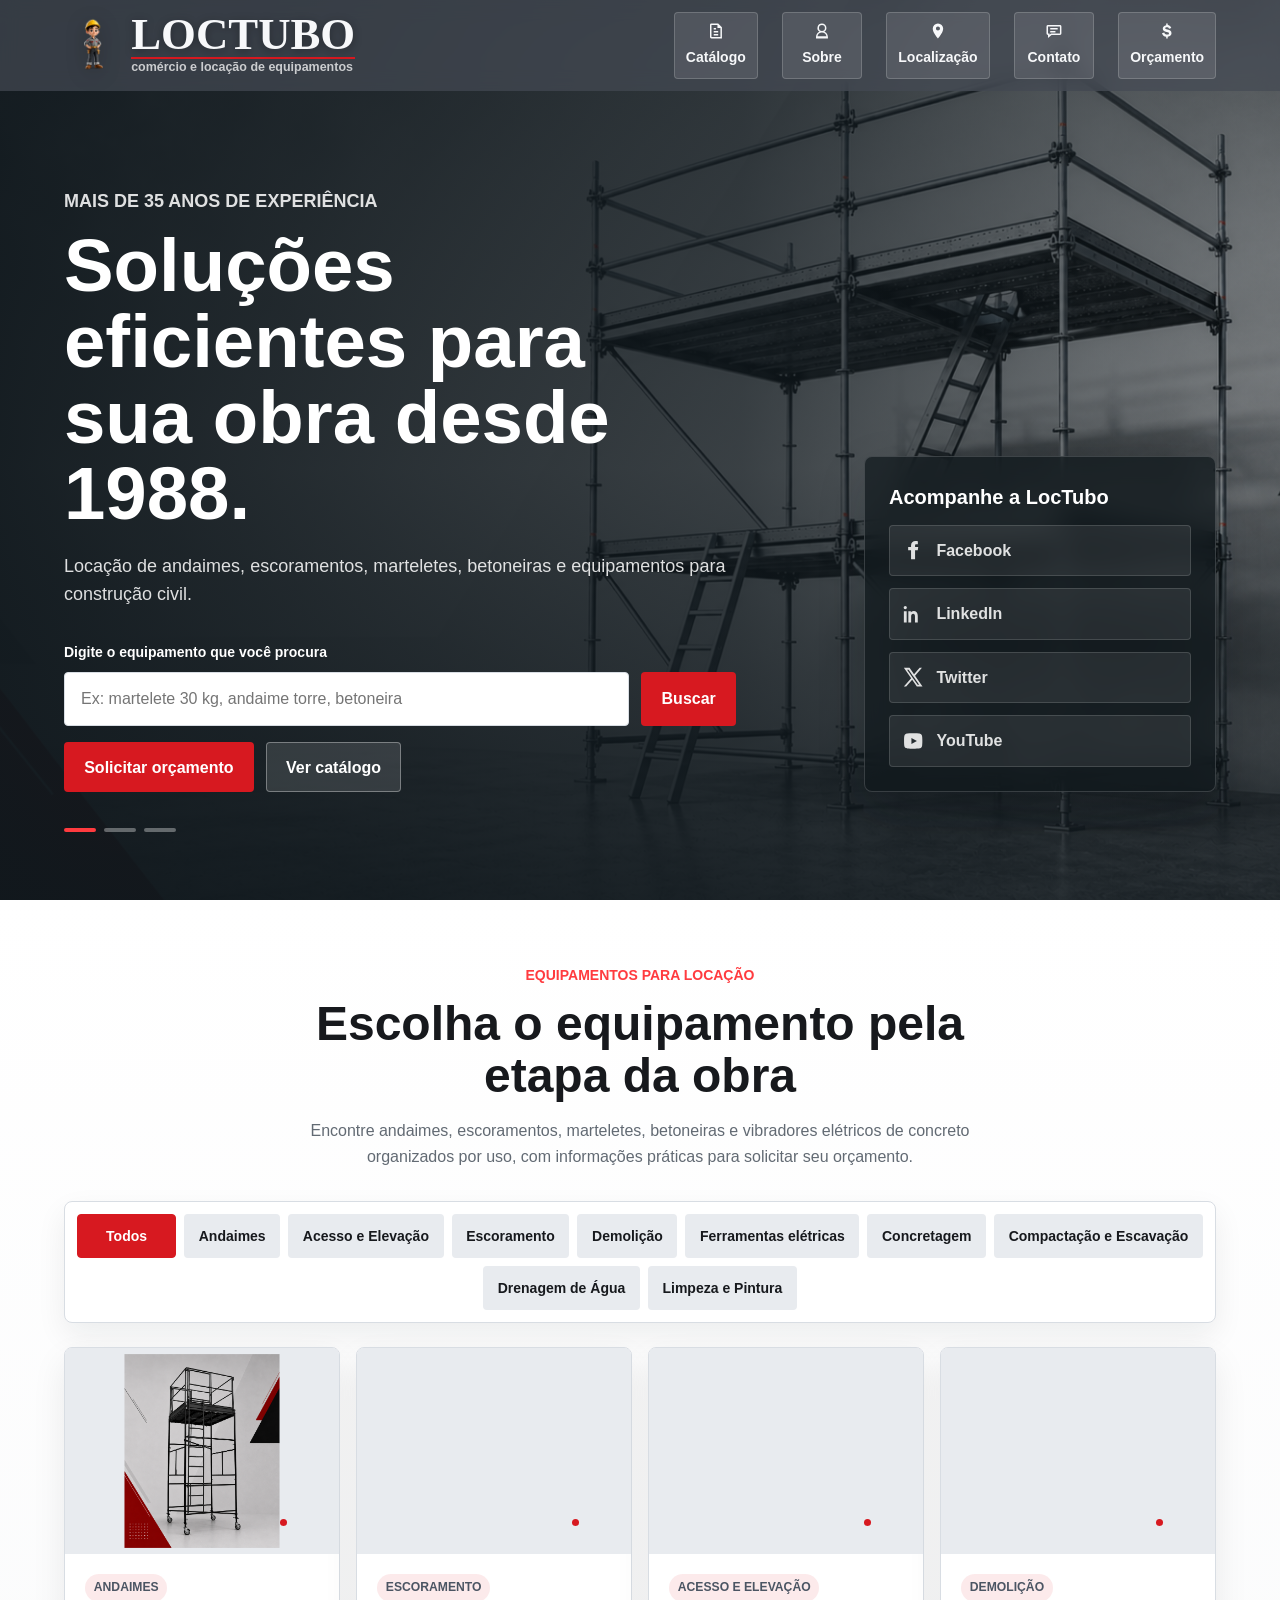
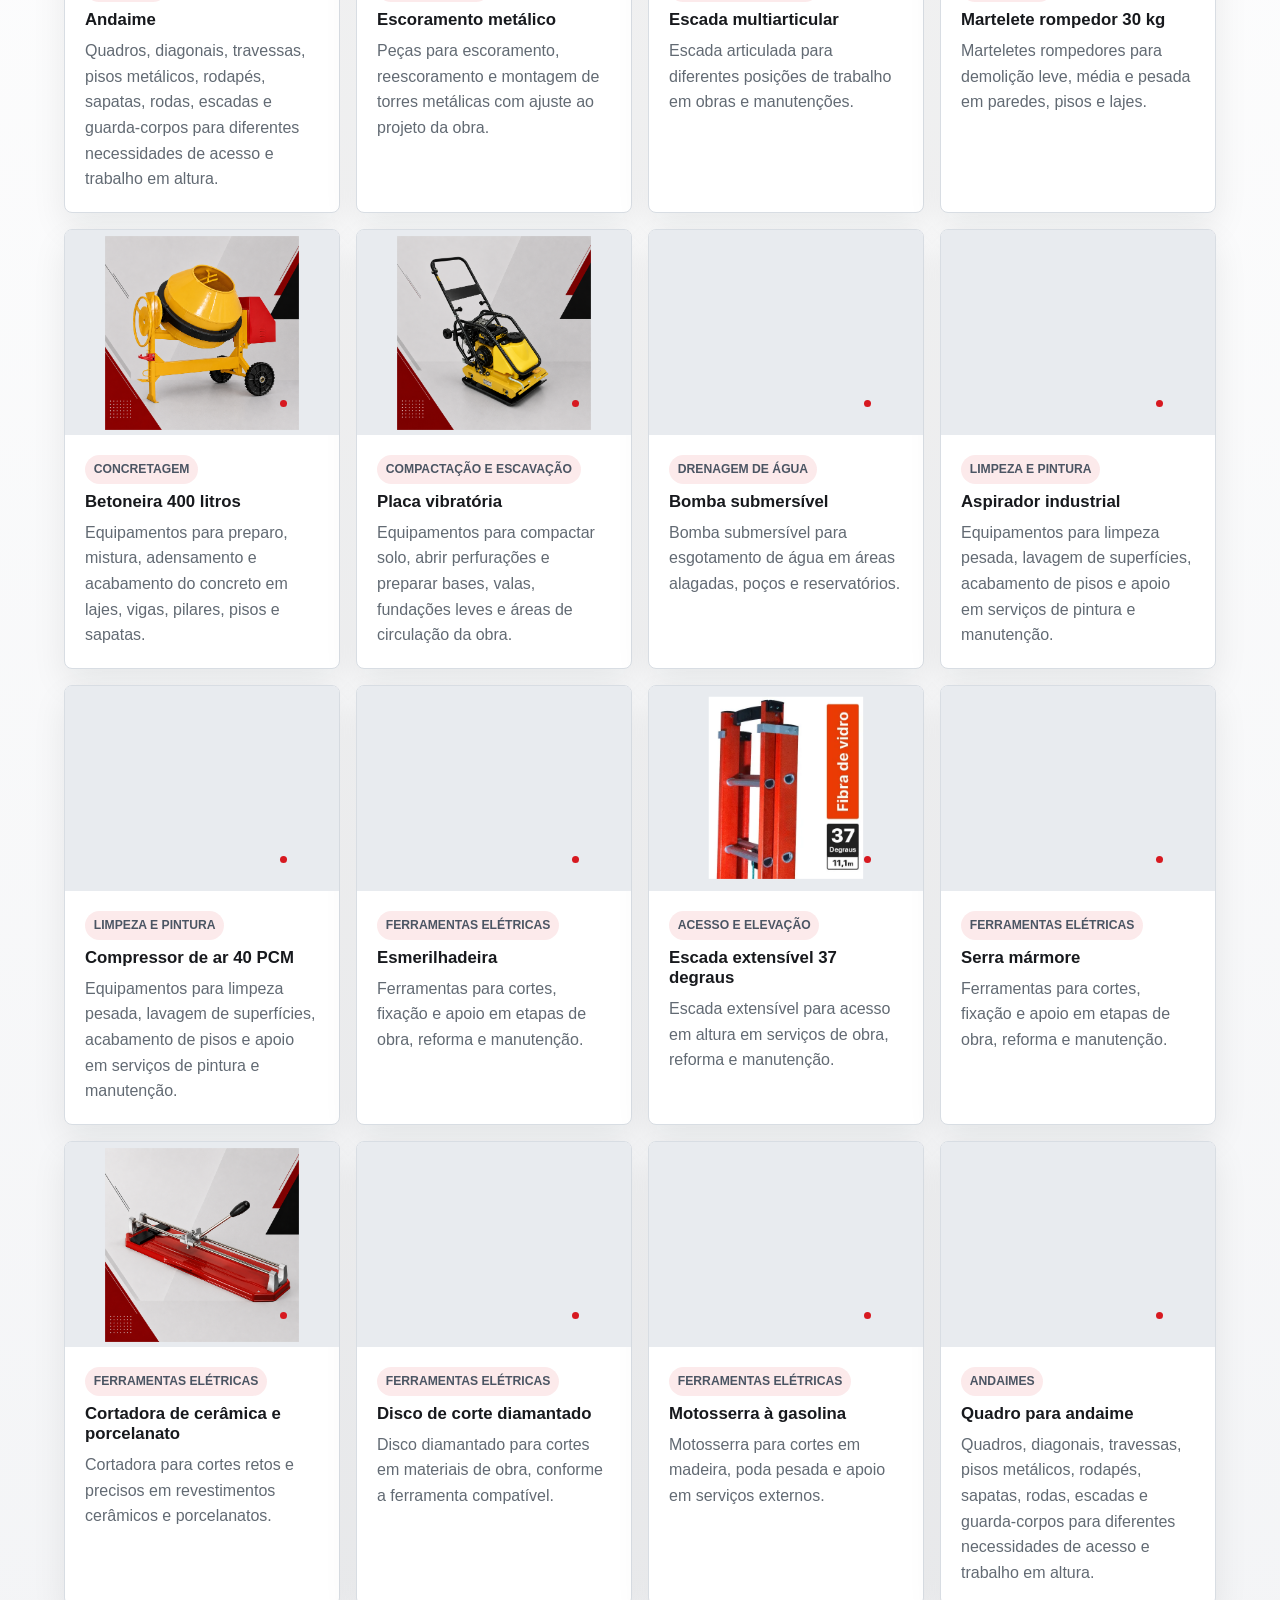
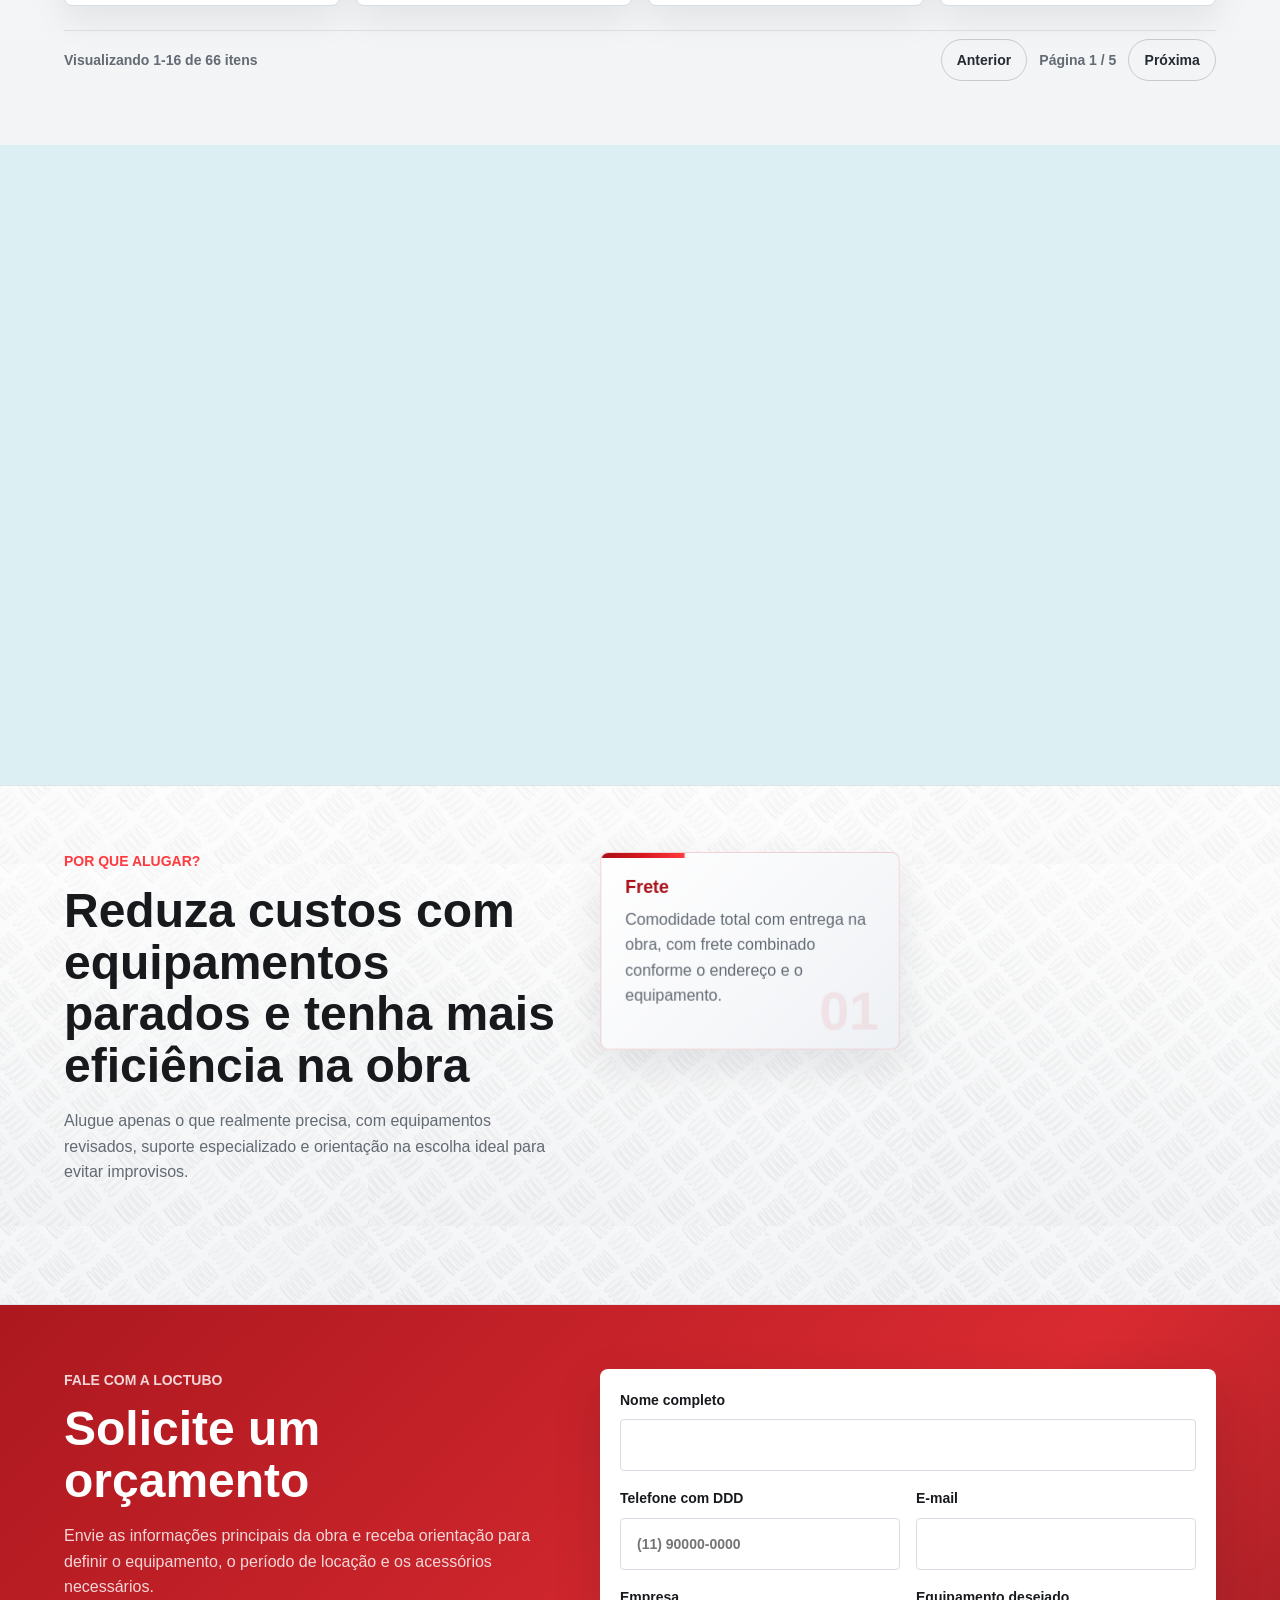
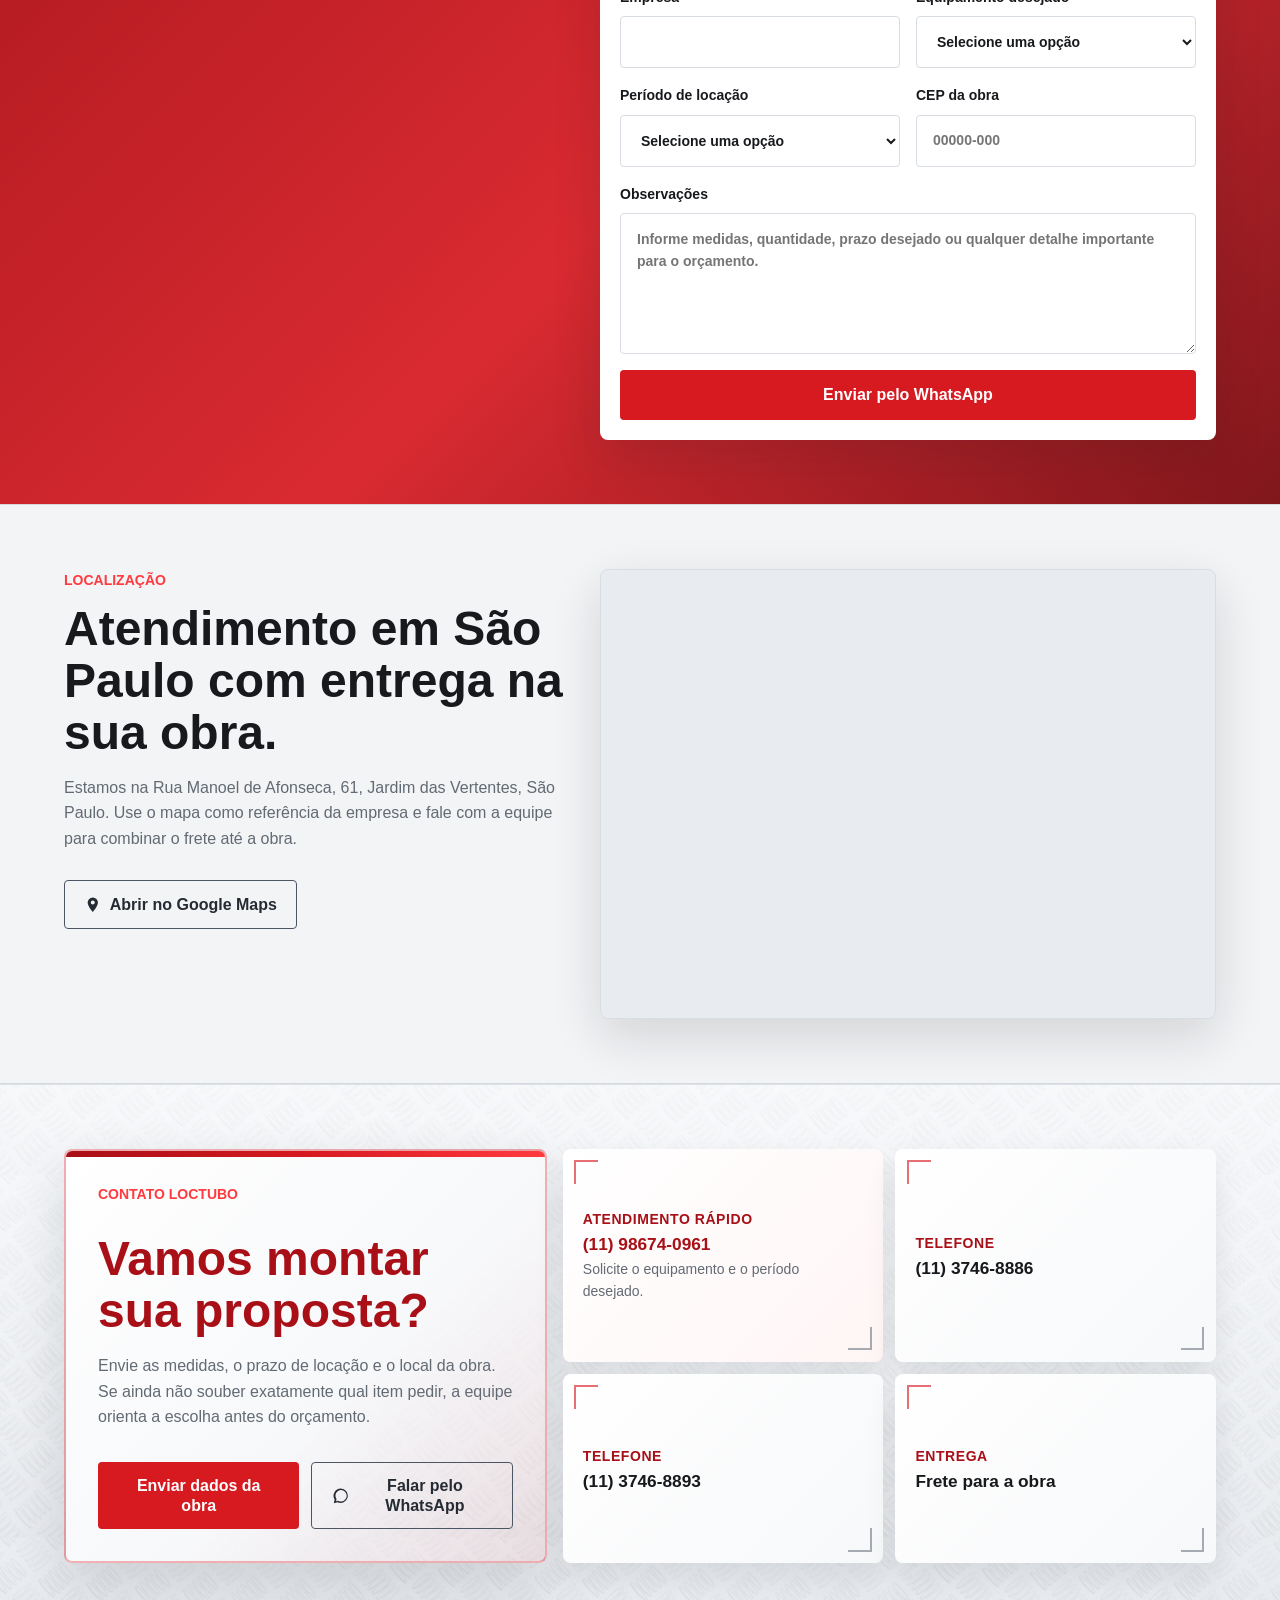
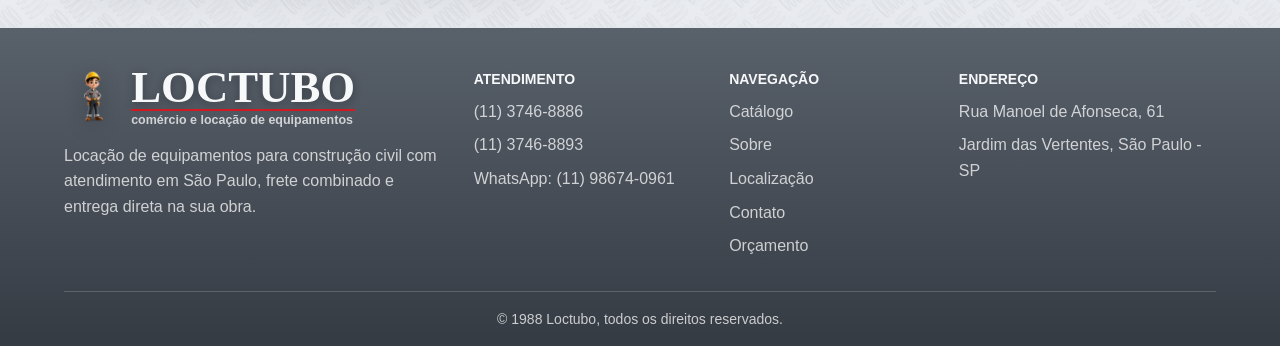
==== commit e74b71ce: "fix(brand): atualiza favicon e isotipo" ====
--- a/index.html
+++ b/index.html
@@ -9,7 +9,8 @@
     >
     <meta name="theme-color" content="#10181d">
     <link rel="canonical" href="https://www.loctubo.com.br/">
-    <link rel="icon" type="image/png" href="assets/logos/loctubo-logo.png">
+    <link rel="icon" type="image/png" sizes="1024x1024" href="assets/logos/loctubo-logo.png">
+    <link rel="apple-touch-icon" href="assets/logos/loctubo-logo.png">
     <meta property="og:type" content="business.business">
     <meta property="og:title" content="LocTubo | Locação de equipamentos para construção">
     <meta property="og:description" content="Locação de andaimes, escoramento metálico, marteletes, betoneiras e equipamentos para construção civil em São Paulo.">
@@ -49,7 +50,7 @@
   <body>
     <header class="site-header" data-header>
       <a class="brand" href="#inicio" aria-label="LocTubo início">
-        <img class="brand__logo" src="assets/logos/isotipo loctubo.png" width="55" height="123" alt="">
+        <img class="brand__logo" src="assets/logos/isotipo loctubo.png" width="1024" height="1024" alt="">
         <span class="brand__text">
           <strong>LOCTUBO</strong>
           <small>comércio e locação de equipamentos</small>
@@ -539,7 +540,7 @@
       <div class="container footer-grid">
         <div class="footer-brand">
           <a class="brand brand--footer" href="#inicio">
-            <img class="brand__logo" src="assets/logos/isotipo loctubo.png" width="55" height="123" loading="lazy" decoding="async" alt="">
+            <img class="brand__logo" src="assets/logos/isotipo loctubo.png" width="1024" height="1024" loading="lazy" decoding="async" alt="">
             <span class="brand__text">
               <strong>LOCTUBO</strong>
               <small>comércio e locação de equipamentos</small>
--- a/css/styles.css
+++ b/css/styles.css
@@ -178,8 +178,8 @@
 }
 
 .brand__logo {
-  width: 1.72rem;
-  height: 3.85rem;
+  width: 3.15rem;
+  height: 3.15rem;
   flex: 0 0 auto;
   object-fit: contain;
   border-radius: 0;
@@ -2837,8 +2837,8 @@
   }
 
   .brand__logo {
-    width: 1.45rem;
-    height: 3.25rem;
+    width: 2.75rem;
+    height: 2.75rem;
   }
 
   .brand strong {
@@ -3260,9 +3260,15 @@
 
 @media (min-width: 78rem) {
   :root {
+    --header-height: 5.15rem;
     --title-sm: 2rem;
     --title-md: 3rem;
     --title-lg: 4.65rem;
+  }
+
+  .brand__logo {
+    width: 3.65rem;
+    height: 3.65rem;
   }
 
   .hero__content {
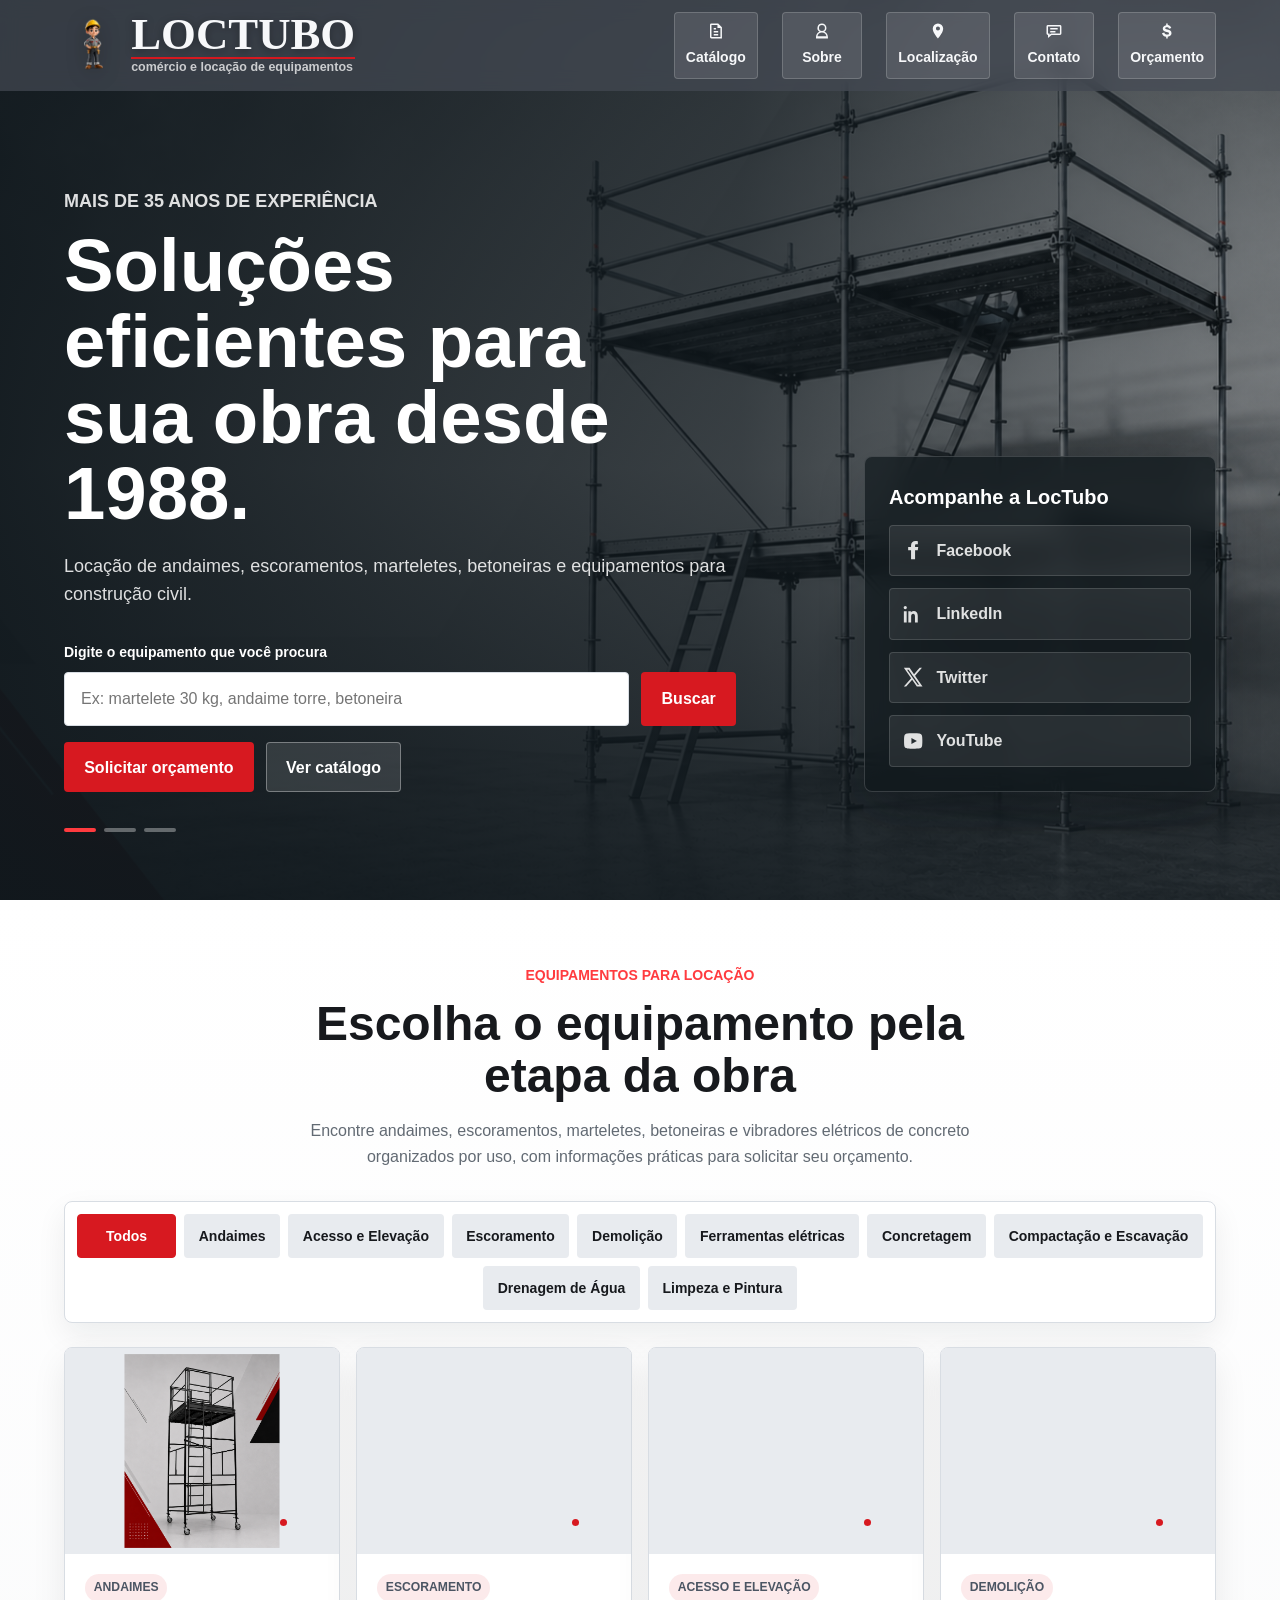
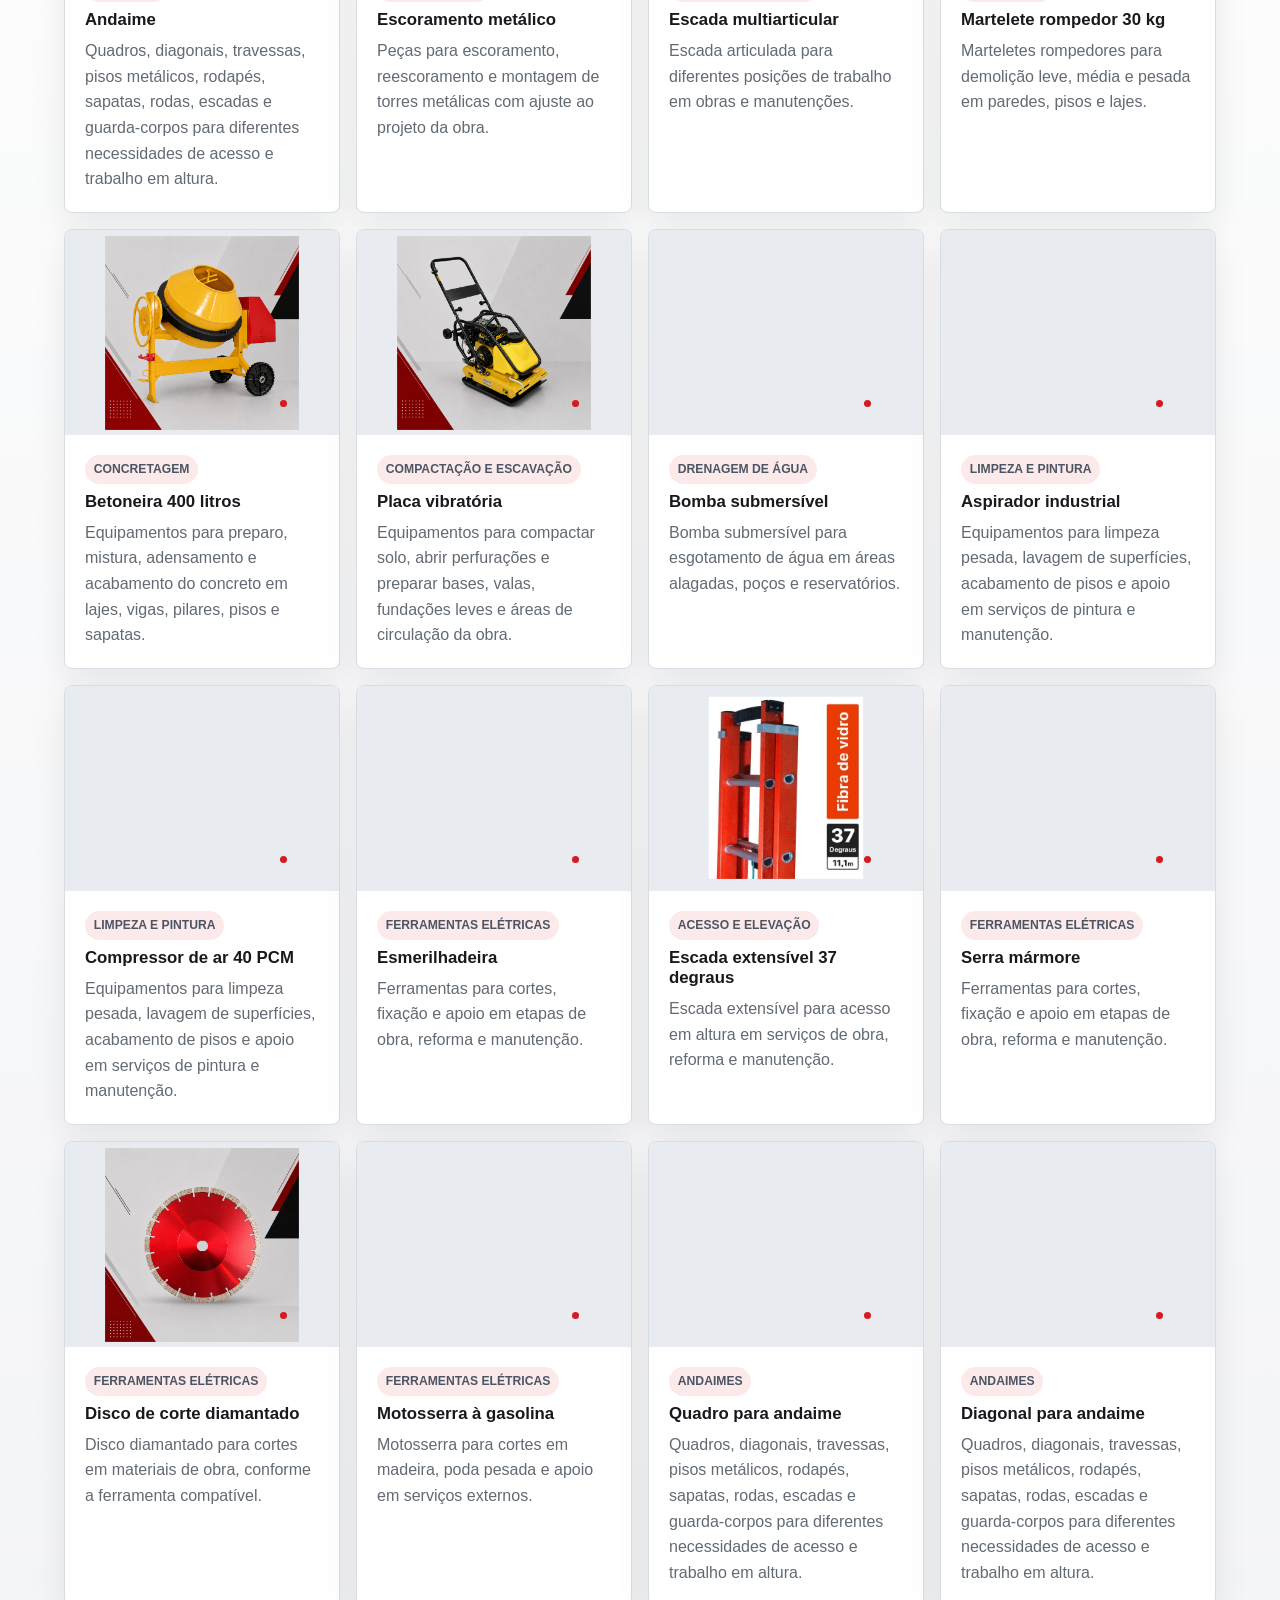
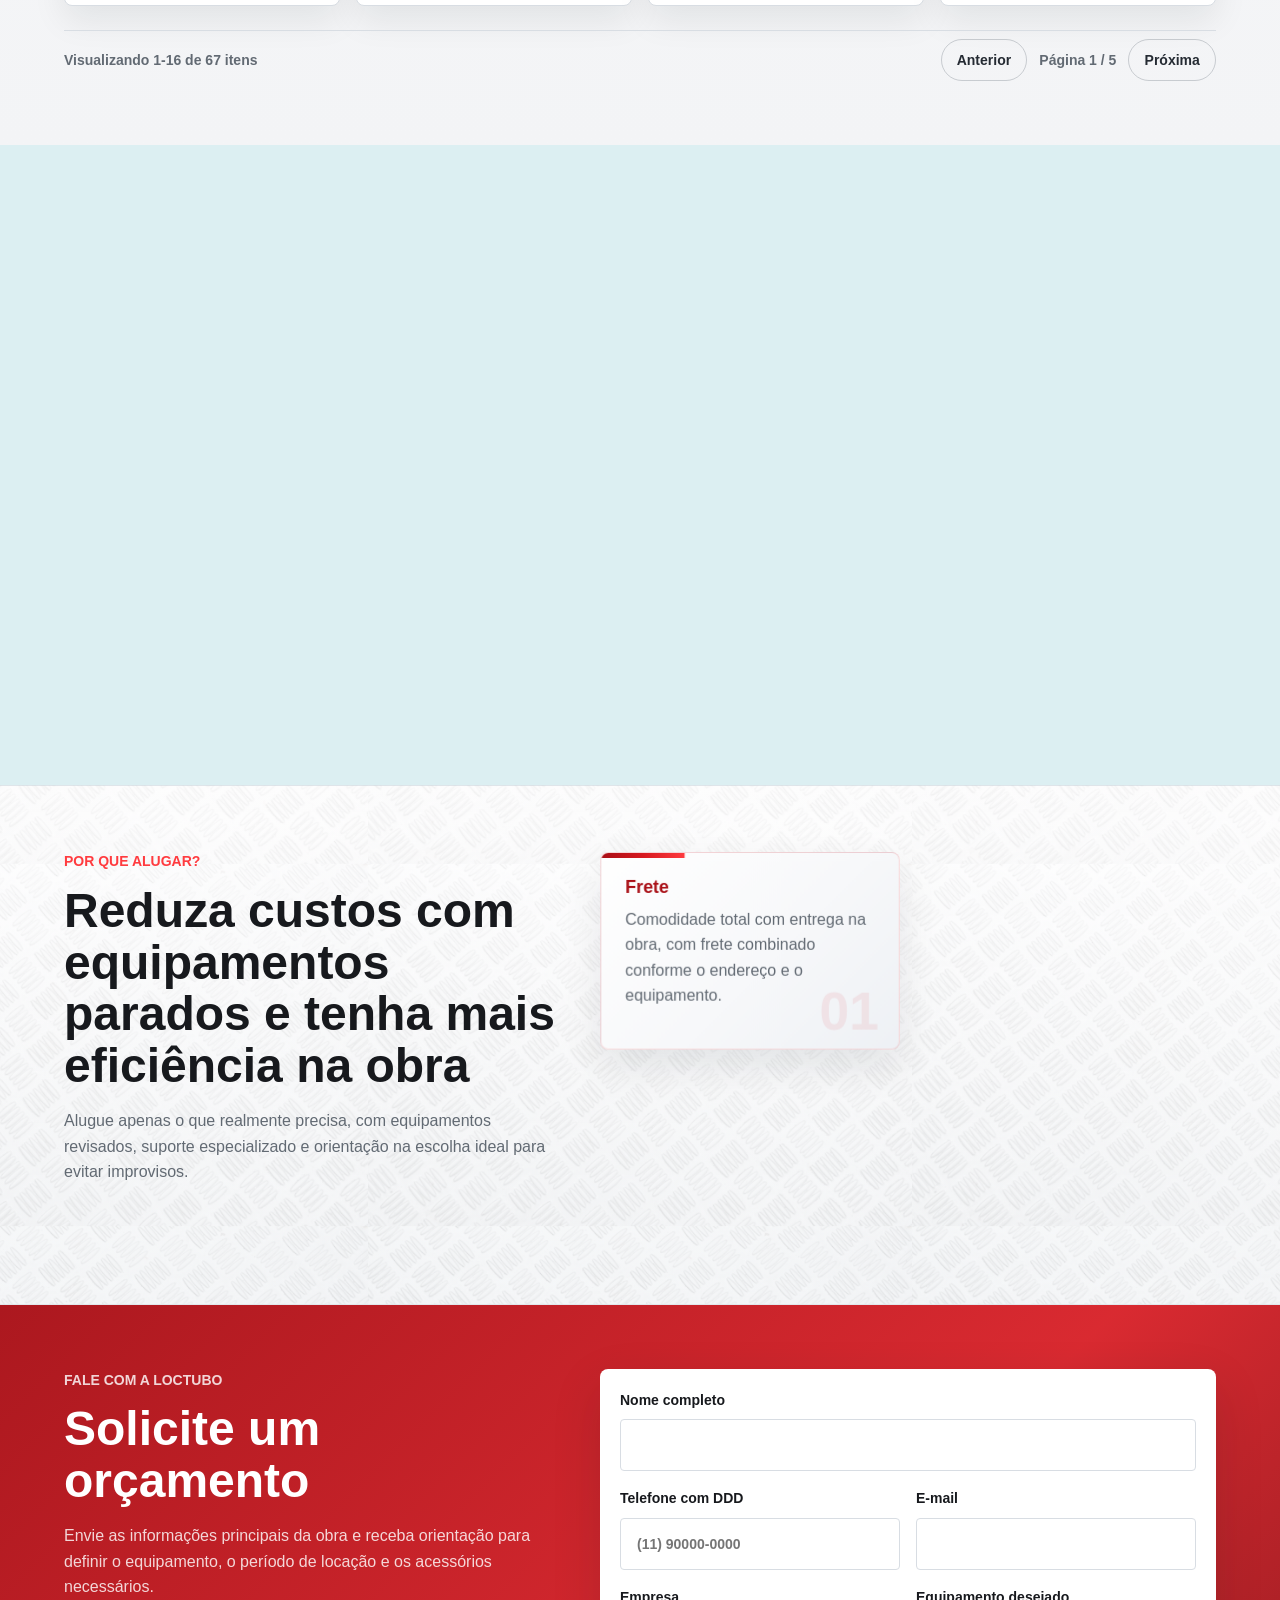
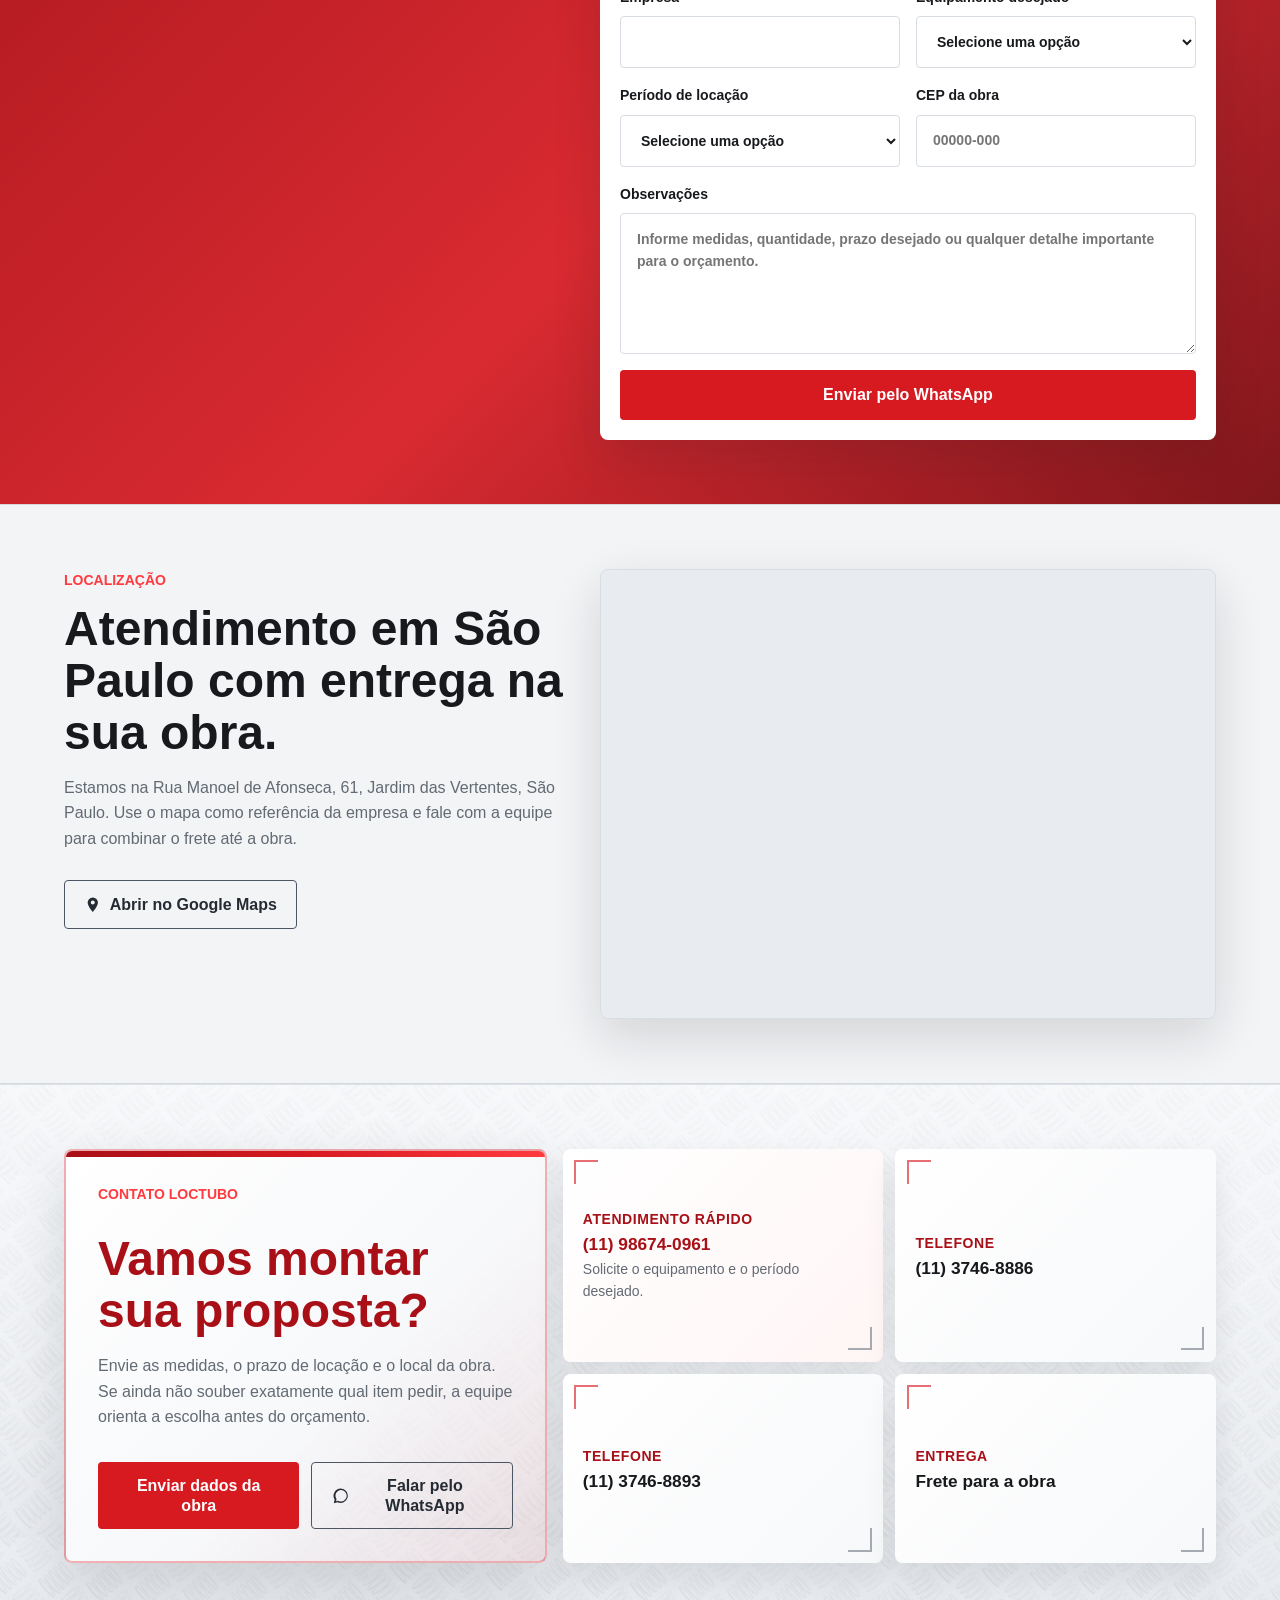
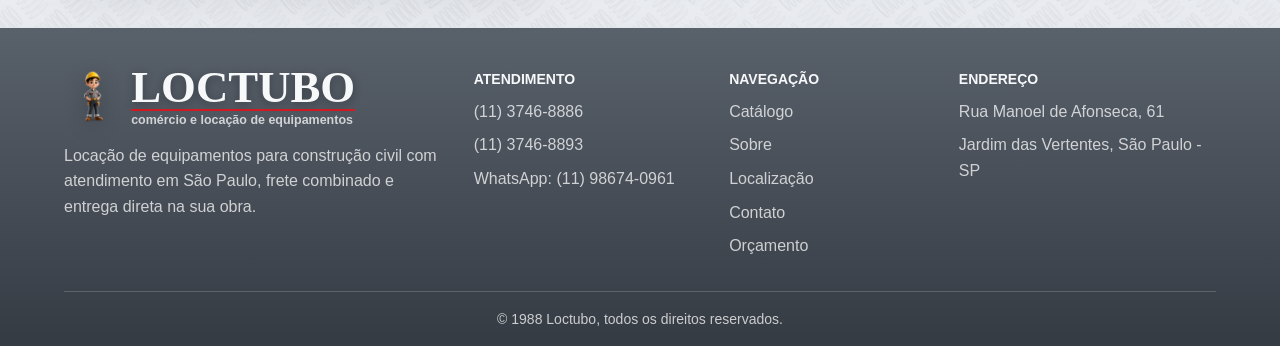
==== commit f2f2fd14: "feat(ads): adiciona tag do Google Ads Inclui a Google tag AW-18308865189 no head da pagina inicial e" ====
--- a/index.html
+++ b/index.html
@@ -19,6 +19,15 @@
     <title>LocTubo | Locação de equipamentos para construção</title>
     <link rel="stylesheet" href="css/styles.css?v=20260701">
     <script src="js/main.js?v=20260701" defer></script>
+    <!-- Google tag (gtag.js) -->
+    <script async src="https://www.googletagmanager.com/gtag/js?id=AW-18308865189"></script>
+    <script>
+      window.dataLayer = window.dataLayer || [];
+      function gtag(){dataLayer.push(arguments);}
+      gtag('js', new Date());
+
+      gtag('config', 'AW-18308865189');
+    </script>
     <script type="application/ld+json">
       {
         "@context": "https://schema.org",
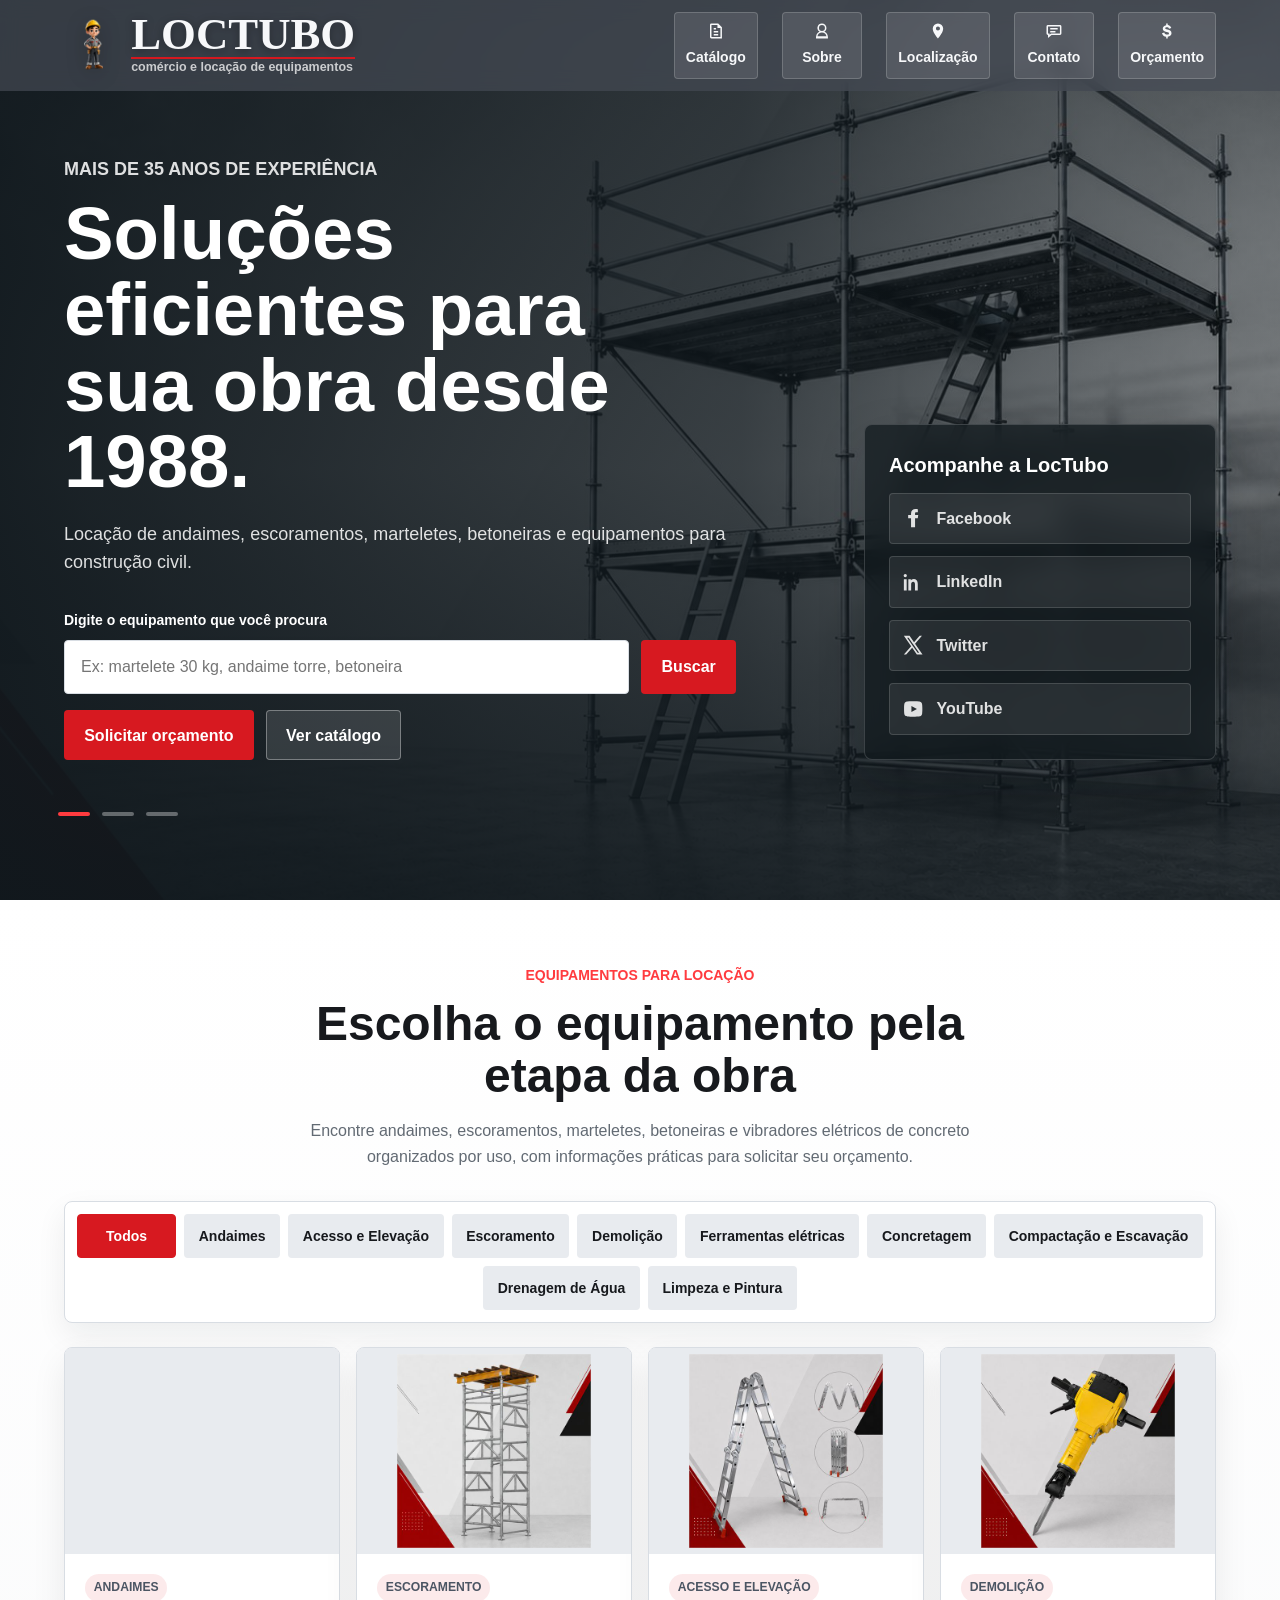
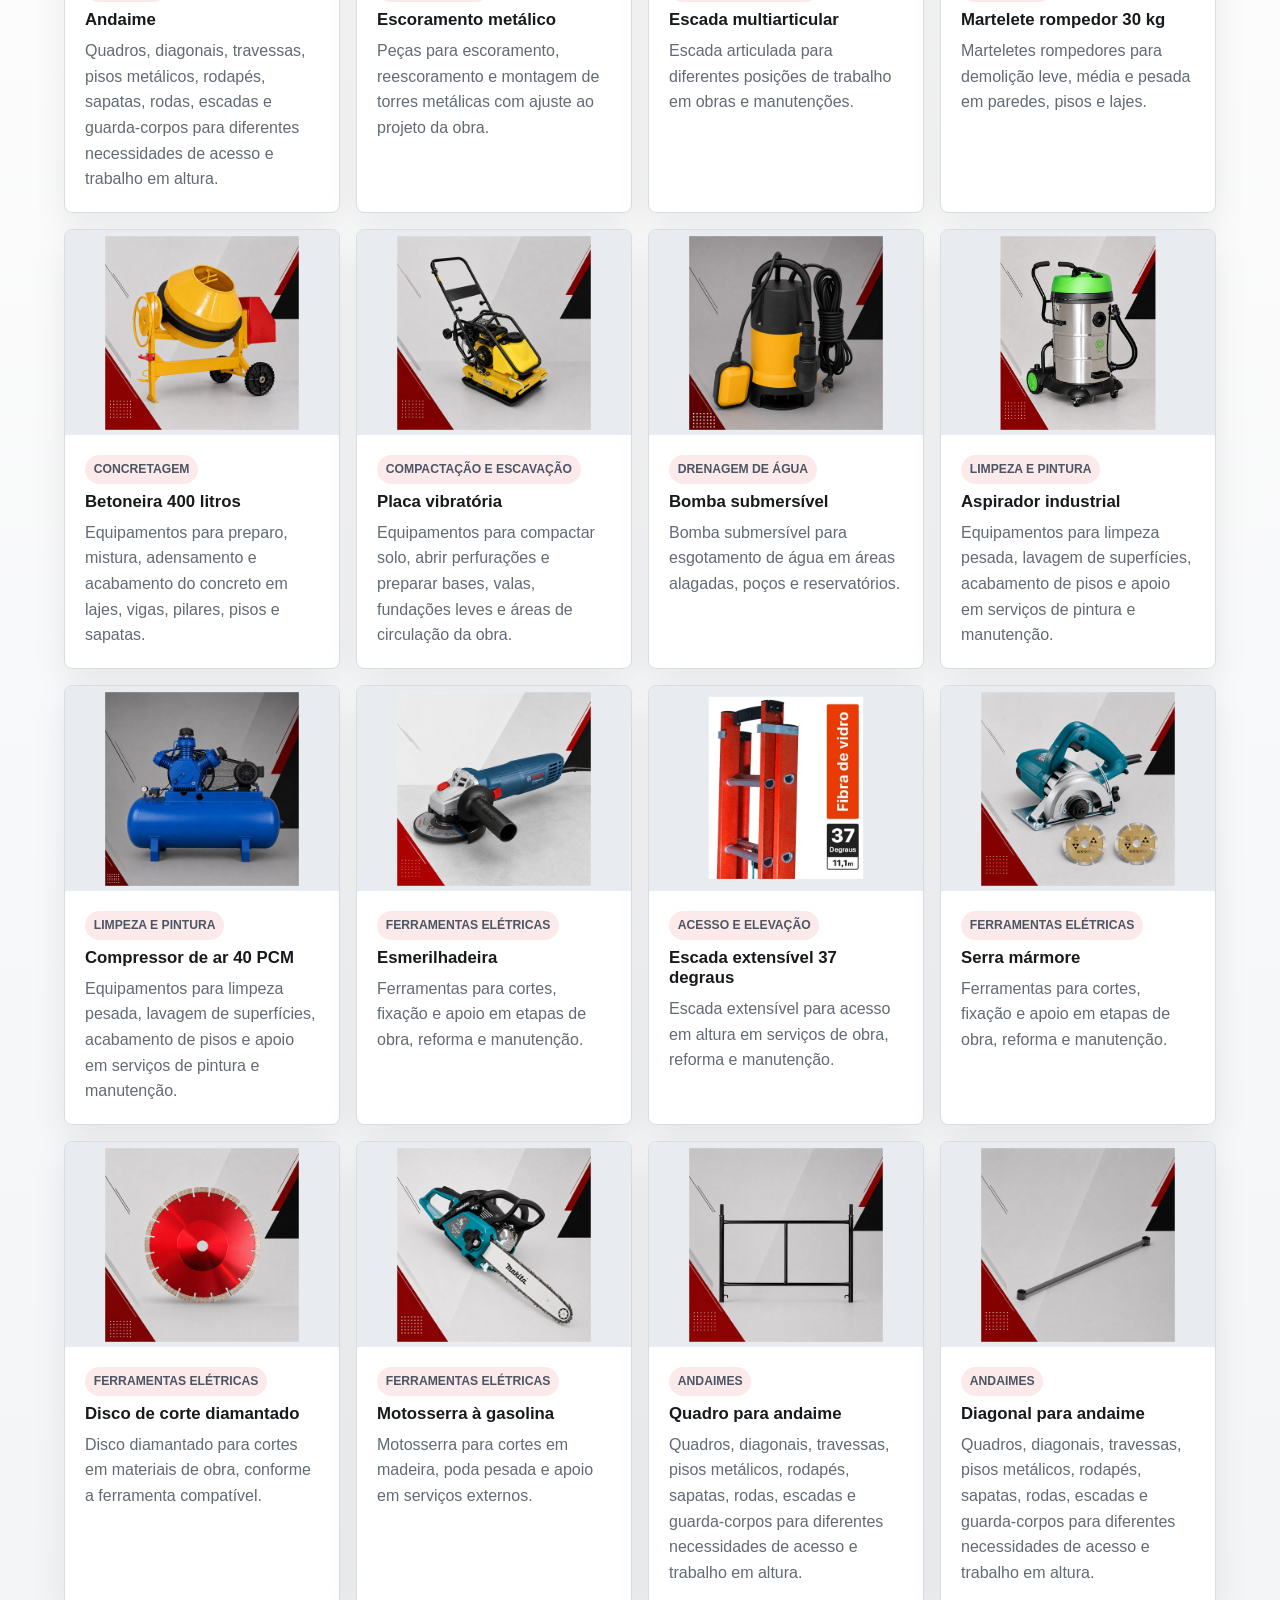
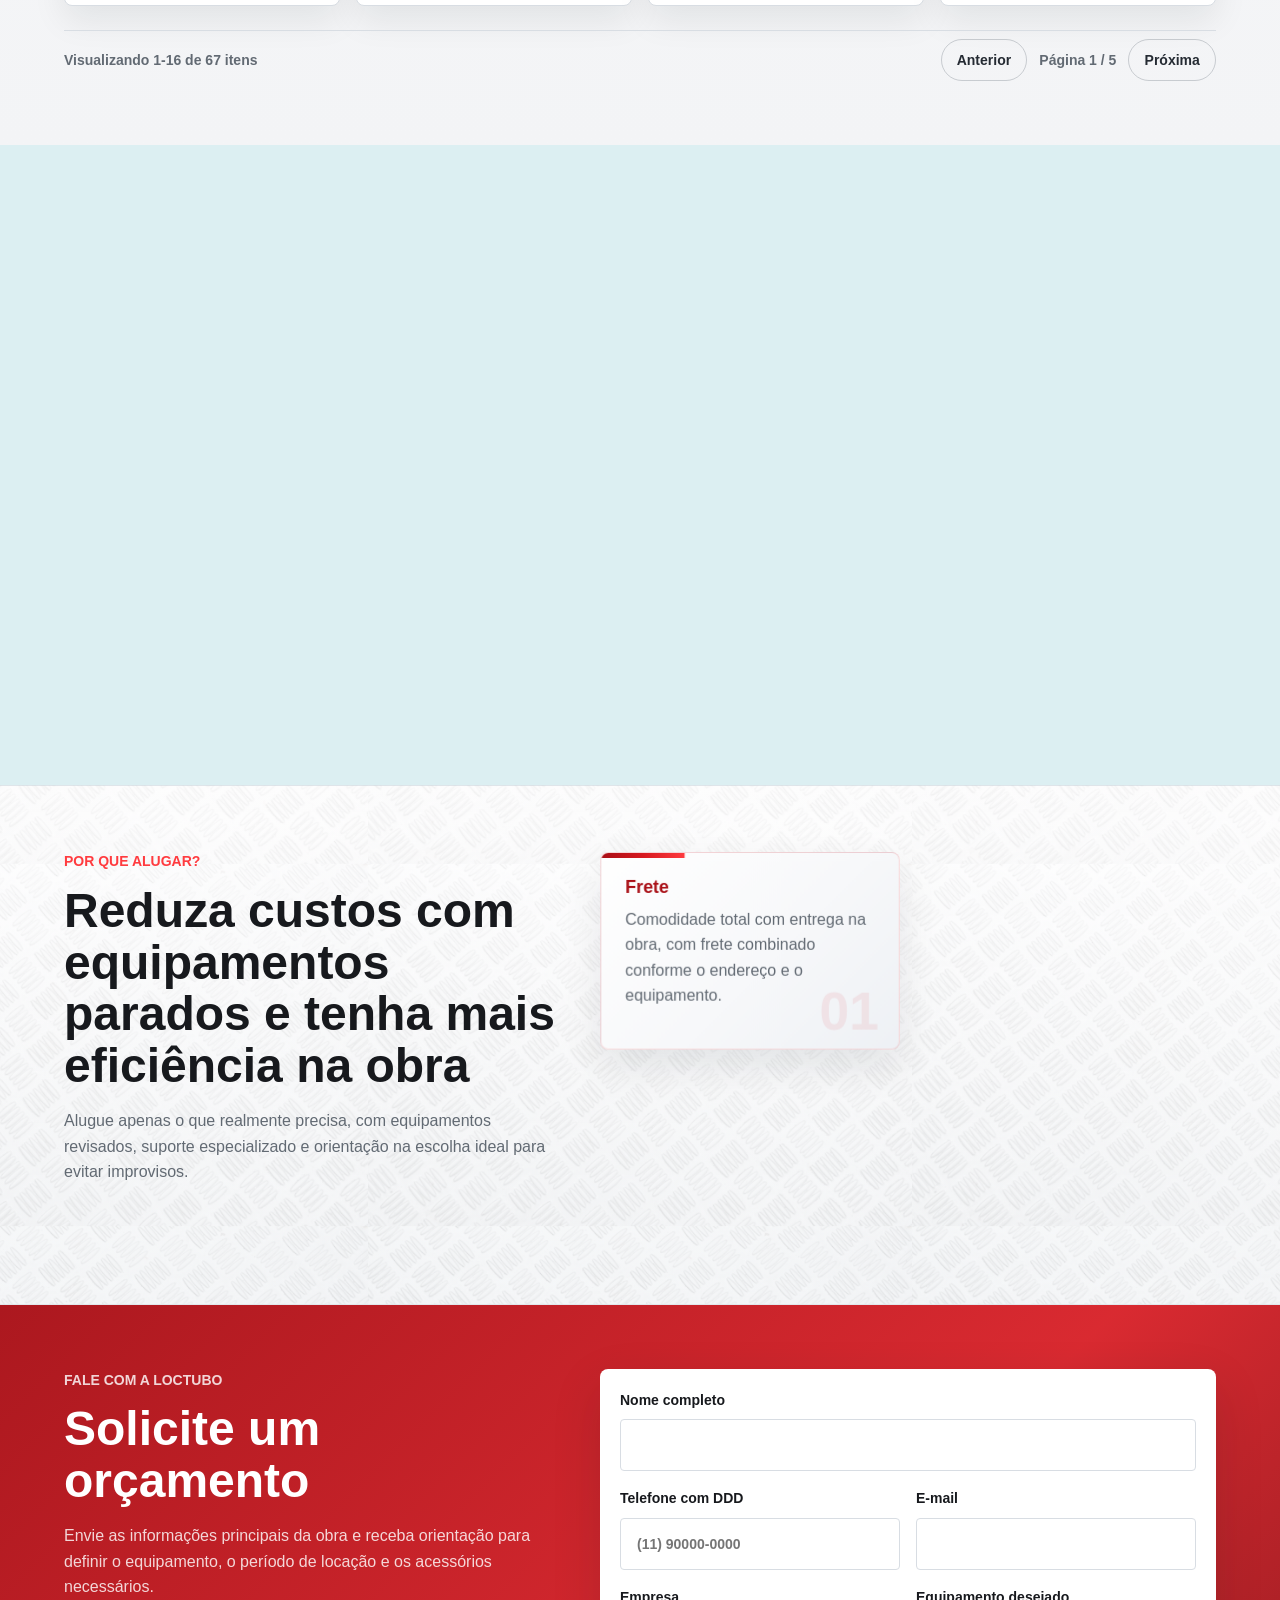
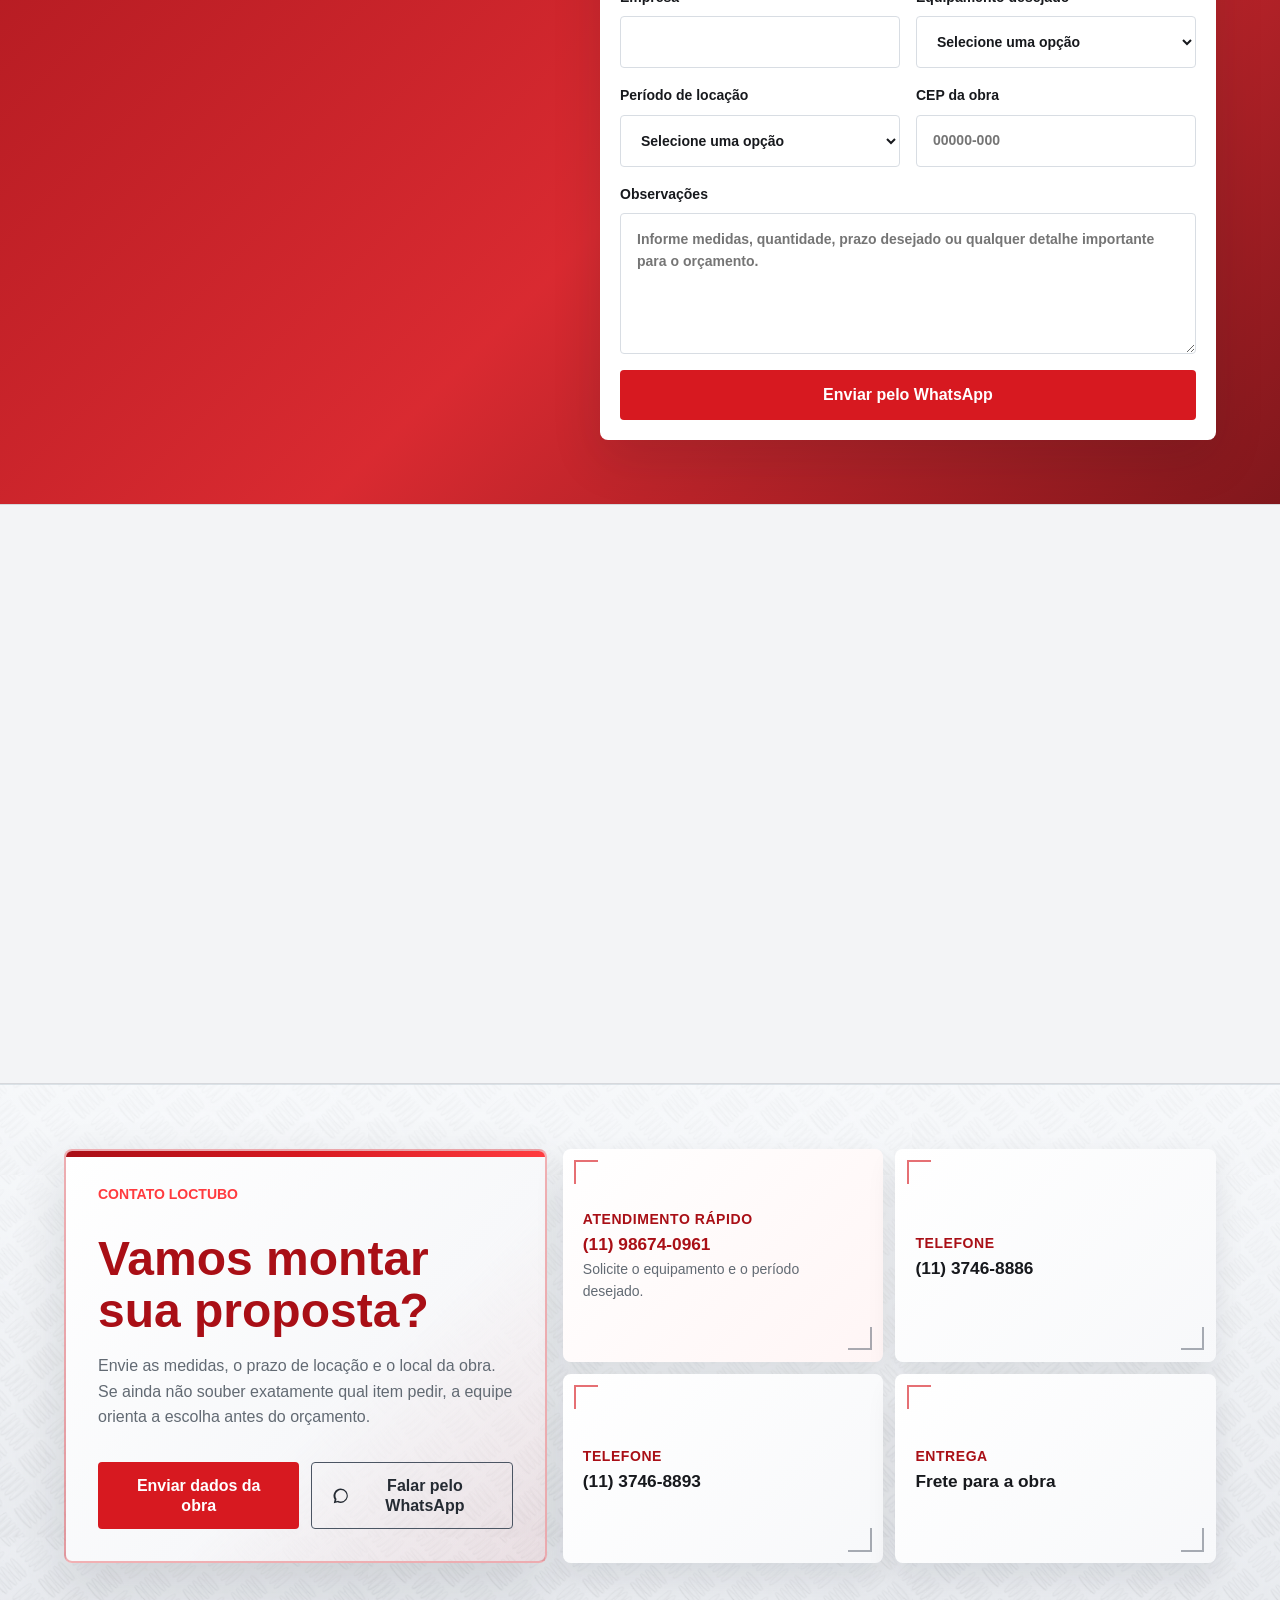
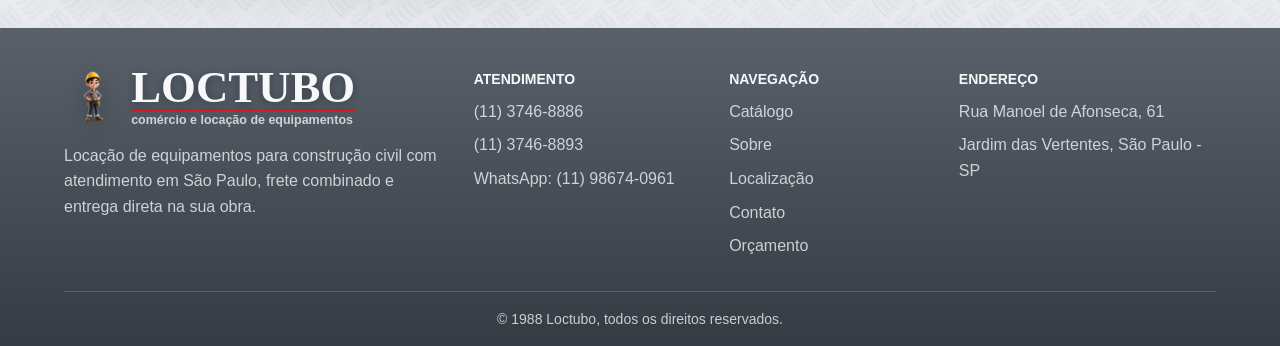
==== commit 943aef61: "feat(marketing): prepara campanhas e conversões Adiciona quatro landing pages de campanha, eventos d" ====
--- a/index.html
+++ b/index.html
@@ -9,25 +9,28 @@
     >
     <meta name="theme-color" content="#10181d">
     <link rel="canonical" href="https://www.loctubo.com.br/">
-    <link rel="icon" type="image/png" sizes="1024x1024" href="assets/logos/loctubo-logo.png">
-    <link rel="apple-touch-icon" href="assets/logos/loctubo-logo.png">
+    <link rel="icon" type="image/png" sizes="32x32" href="assets/logos/favicon-32.png">
+    <link rel="apple-touch-icon" sizes="180x180" href="assets/logos/apple-touch-icon-180.png">
     <meta property="og:type" content="business.business">
     <meta property="og:title" content="LocTubo | Locação de equipamentos para construção">
     <meta property="og:description" content="Locação de andaimes, escoramento metálico, marteletes, betoneiras e equipamentos para construção civil em São Paulo.">
     <meta property="og:locale" content="pt_BR">
-    <meta property="og:image" content="assets/backgrounds/bg-andaimeLocTubo.png">
+    <meta property="og:url" content="https://www.loctubo.com.br/">
+    <meta property="og:image" content="https://www.loctubo.com.br/assets/backgrounds/hero-andaime-1200.jpg">
+    <meta property="og:image:width" content="1200">
+    <meta property="og:image:height" content="666">
     <title>LocTubo | Locação de equipamentos para construção</title>
-    <link rel="stylesheet" href="css/styles.css?v=20260701">
-    <script src="js/main.js?v=20260701" defer></script>
-    <!-- Google tag (gtag.js) -->
-    <script async src="https://www.googletagmanager.com/gtag/js?id=AW-18308865189"></script>
-    <script>
-      window.dataLayer = window.dataLayer || [];
-      function gtag(){dataLayer.push(arguments);}
-      gtag('js', new Date());
-
-      gtag('config', 'AW-18308865189');
-    </script>
+    <link
+      rel="preload"
+      as="image"
+      href="assets/backgrounds/hero-andaime-768.jpg"
+      imagesrcset="assets/backgrounds/hero-andaime-768.jpg 768w, assets/backgrounds/hero-andaime-1200.jpg 1200w, assets/backgrounds/hero-andaime-1684.jpg 1684w"
+      imagesizes="100vw"
+      fetchpriority="high"
+    >
+    <link rel="stylesheet" href="css/styles.css?v=20260816-3">
+    <script src="js/third-party.js?v=20260816-2" defer></script>
+    <script src="js/main.js?v=20260816-3" defer></script>
     <script type="application/ld+json">
       {
         "@context": "https://schema.org",
@@ -57,16 +60,17 @@
     </script>
   </head>
   <body>
+    <a class="skip-link" href="#main-content">Pular para o conteúdo principal</a>
     <header class="site-header" data-header>
       <a class="brand" href="#inicio" aria-label="LocTubo início">
-        <img class="brand__logo" src="assets/logos/isotipo loctubo.png" width="1024" height="1024" alt="">
+        <img class="brand__logo" src="assets/logos/isotipo-loctubo-128.png" width="128" height="128" decoding="async" alt="">
         <span class="brand__text">
           <strong>LOCTUBO</strong>
           <small>comércio e locação de equipamentos</small>
         </span>
       </a>
 
-      <button class="menu-button" type="button" data-menu-toggle="#primary-menu" aria-expanded="false" aria-label="Abrir menu">
+      <button class="menu-button" type="button" data-menu-toggle="#primary-menu" aria-controls="primary-menu" aria-expanded="false" aria-label="Abrir menu">
         <span></span>
         <span></span>
         <span></span>
@@ -106,13 +110,14 @@
       </nav>
     </header>
 
-    <main id="inicio">
+    <main id="main-content">
+      <span id="inicio" class="anchor-target" aria-hidden="true"></span>
       <section class="hero" aria-labelledby="hero-title">
         <div class="hero-carousel" data-hero-carousel aria-hidden="true">
           <img
             class="hero-carousel__image is-active"
-            src="assets/backgrounds/bg-Slide-Andaime-LOCTUBO.png"
-            srcset="assets/backgrounds/bg-Slide-Andaime-LOCTUBO.png 1684w"
+            src="assets/backgrounds/hero-andaime-768.jpg"
+            srcset="assets/backgrounds/hero-andaime-768.jpg 768w, assets/backgrounds/hero-andaime-1200.jpg 1200w, assets/backgrounds/hero-andaime-1684.jpg 1684w"
             sizes="100vw"
             width="1684"
             height="934"
@@ -122,8 +127,8 @@
           >
           <img
             class="hero-carousel__image"
-            src="assets/backgrounds/bg-Slide-Equipamentos.png"
-            srcset="assets/backgrounds/bg-Slide-Equipamentos.png 1684w"
+            data-src="assets/backgrounds/hero-equipamentos-768.jpg"
+            data-srcset="assets/backgrounds/hero-equipamentos-768.jpg 768w, assets/backgrounds/hero-equipamentos-1200.jpg 1200w, assets/backgrounds/hero-equipamentos-1684.jpg 1684w"
             sizes="100vw"
             width="1684"
             height="934"
@@ -133,8 +138,8 @@
           >
           <img
             class="hero-carousel__image"
-            src="assets/backgrounds/bg-Slide-Equipamentos-concretagem.png"
-            srcset="assets/backgrounds/bg-Slide-Equipamentos-concretagem.png 1685w"
+            data-src="assets/backgrounds/hero-concretagem-768.jpg"
+            data-srcset="assets/backgrounds/hero-concretagem-768.jpg 768w, assets/backgrounds/hero-concretagem-1200.jpg 1200w, assets/backgrounds/hero-concretagem-1684.jpg 1684w"
             sizes="100vw"
             width="1685"
             height="934"
@@ -208,7 +213,17 @@
           </p>
         </div>
 
-        <div class="container catalog-shell" data-catalog-shell></div>
+        <div class="container catalog-shell" data-catalog-shell aria-busy="true">
+          <div class="catalog-shell__loading" role="status">
+            <p>Carregando catálogo de equipamentos…</p>
+            <noscript>
+              <p>
+                Consulte a disponibilidade pelo <a href="https://wa.me/5511986740961">WhatsApp da LocTubo</a>
+                ou ligue para <a href="tel:+551137468886">(11) 3746-8886</a>.
+              </p>
+            </noscript>
+          </div>
+        </div>
       </section>
 
       <div class="equipment-details-source" hidden>
@@ -494,8 +509,19 @@
               Abrir no Google Maps
             </a>
           </div>
-          <div class="map-frame">
-            <iframe src="https://www.google.com/maps/embed?pb=!1m18!1m12!1m3!1d3656.3584980816095!2d-46.74485992378745!3d-23.59147256270081!2m3!1f0!2f0!3f0!3m2!1i1024!2i768!4f13.1!3m3!1m2!1s0x94ce56846d227925%3A0xf8e684933fd21629!2sR.%20Manoel%20de%20Afonseca%2C%2061%20-%20Jardim%20das%20Vertentes%2C%20S%C3%A3o%20Paulo%20-%20SP%2C%2005541-150!5e0!3m2!1sen!2sbr!4v1777287641230!5m2!1sen!2sbr" width="600" height="450" style="border:0;" allowfullscreen="" loading="lazy" referrerpolicy="no-referrer-when-downgrade" title="Mapa da LocTubo no Butantã, São Paulo"></iframe>
+          <div
+            class="map-frame"
+            data-map-frame
+            data-map-src="https://www.google.com/maps/embed?pb=!1m18!1m12!1m3!1d3656.3584980816095!2d-46.74485992378745!3d-23.59147256270081!2m3!1f0!2f0!3f0!3m2!1i1024!2i768!4f13.1!3m3!1m2!1s0x94ce56846d227925%3A0xf8e684933fd21629!2sR.%20Manoel%20de%20Afonseca%2C%2061%20-%20Jardim%20das%20Vertentes%2C%20S%C3%A3o%20Paulo%20-%20SP%2C%2005541-150!5e0!3m2!1sen!2sbr!4v1777287641230!5m2!1sen!2sbr"
+            data-map-title="Mapa da LocTubo no Butantã, São Paulo"
+          >
+            <div class="map-frame__placeholder">
+              <p>Carregue o mapa interativo somente se precisar traçar sua rota até a LocTubo.</p>
+              <button class="button button--secondary" type="button" data-map-load>Carregar mapa interativo</button>
+            </div>
+            <noscript>
+              <p>Ative o JavaScript para carregar o mapa ou use o botão “Abrir no Google Maps”.</p>
+            </noscript>
           </div>
         </div>
       </section>
@@ -549,7 +575,7 @@
       <div class="container footer-grid">
         <div class="footer-brand">
           <a class="brand brand--footer" href="#inicio">
-            <img class="brand__logo" src="assets/logos/isotipo loctubo.png" width="1024" height="1024" loading="lazy" decoding="async" alt="">
+            <img class="brand__logo" src="assets/logos/isotipo-loctubo-128.png" width="128" height="128" loading="lazy" decoding="async" alt="">
             <span class="brand__text">
               <strong>LOCTUBO</strong>
               <small>comércio e locação de equipamentos</small>
--- a/css/styles.css
+++ b/css/styles.css
@@ -111,6 +111,35 @@
   overflow-wrap: anywhere;
 }
 
+:where(a, button, input, select, textarea):focus-visible {
+  outline: 3px solid var(--color-accent);
+  outline-offset: 3px;
+}
+
+.skip-link {
+  position: fixed;
+  top: var(--space-3);
+  left: var(--space-3);
+  z-index: 100;
+  border-radius: var(--radius-sm);
+  background: var(--color-primary);
+  color: #ffffff;
+  padding: var(--space-3) var(--space-4);
+  font-weight: 800;
+  transform: translateY(-160%);
+  transition: transform var(--transition-fast);
+}
+
+.skip-link:focus-visible {
+  transform: translateY(0);
+}
+
+.anchor-target {
+  display: block;
+  height: 0;
+  scroll-margin-top: var(--anchor-offset);
+}
+
 .container {
   width: min(calc(100% - 2rem), var(--container));
   margin-inline: auto;
@@ -122,8 +151,8 @@
   inset: 0 0 auto;
   z-index: 50;
   display: flex;
-  width: 100dvw;
-  max-width: 100dvw;
+  width: 100%;
+  max-width: none;
   min-height: var(--header-height);
   align-items: center;
   justify-content: space-between;
@@ -273,8 +302,8 @@
   inset: var(--header-height) 0 0;
   z-index: 55;
   display: grid;
-  width: 100dvw;
-  max-width: 100dvw;
+  width: 100%;
+  max-width: none;
   align-content: start;
   justify-items: stretch;
   gap: var(--space-3);
@@ -424,20 +453,30 @@
 .hero-carousel__dots {
   display: flex;
   align-items: center;
-  gap: var(--space-2);
-  min-height: 0.75rem;
+  margin-inline: -0.75rem;
+  min-height: 2.75rem;
 }
 
 .hero-carousel__dot {
-  width: 2rem;
+  position: relative;
+  width: 2.75rem;
+  height: 2.75rem;
+  border: 0;
+  background: transparent;
+  padding: 0;
+}
+
+.hero-carousel__dot::after {
+  position: absolute;
+  inset: 50% 0.38rem auto;
   height: 0.25rem;
-  border: 0;
   border-radius: 999px;
   background: rgb(255 255 255 / 34%);
-  padding: 0;
-}
-
-.hero-carousel__dot.is-active {
+  content: "";
+  transform: translateY(-50%);
+}
+
+.hero-carousel__dot.is-active::after {
   background: var(--color-accent);
 }
 
@@ -674,7 +713,7 @@
   min-height: 14rem;
   background:
     linear-gradient(180deg, rgb(16 24 29 / 12%) 0%, rgb(16 24 29 / 18%) 100%),
-    url("../assets/backgrounds/bg-bannerLOCTUBO.png")
+    url("../assets/backgrounds/banner-loctubo-1200.jpg")
       center / cover no-repeat;
   background-color: #dceff2;
 }
@@ -1109,7 +1148,7 @@
   padding-bottom: var(--space-10);
   background:
     linear-gradient(90deg, rgb(16 24 29 / 94%) 0%, rgb(16 24 29 / 72%) 58%, rgb(16 24 29 / 28%) 100%),
-    url("../assets/backgrounds/bg-Slide-Equipamentos-concretagem.png") center / cover no-repeat;
+    url("../assets/backgrounds/hero-concretagem-768.jpg") center / cover no-repeat;
   color: #ffffff;
 }
 
@@ -1128,6 +1167,10 @@
   max-width: 44rem;
   color: rgb(255 255 255 / 84%);
   font-size: var(--text-md);
+}
+
+.about-panel[id] {
+  scroll-margin-top: var(--anchor-offset);
 }
 
 .about-page-nav {
@@ -1266,7 +1309,7 @@
   overflow-x: clip;
   background:
     linear-gradient(180deg, rgb(16 24 29 / 74%) 0%, rgb(16 24 29 / 64%) 100%),
-    url("../assets/backgrounds/bg-Slide-Equipamentos.png") center / cover no-repeat;
+    url("../assets/backgrounds/hero-equipamentos-1684.jpg") center / cover no-repeat;
   color: #ffffff;
 }
 
@@ -1309,6 +1352,44 @@
 .catalog-shell {
   display: grid;
   gap: var(--space-6);
+}
+
+.catalog-shell[aria-busy="true"] {
+  min-height: clamp(18rem, 54vw, 34rem);
+}
+
+.catalog-shell__loading {
+  display: grid;
+  min-height: inherit;
+  align-content: center;
+  justify-items: center;
+  gap: var(--space-3);
+  border: 1px solid var(--color-line);
+  border-radius: var(--radius-md);
+  background: var(--color-surface);
+  color: var(--color-muted);
+  padding: var(--space-6);
+  text-align: center;
+}
+
+.catalog-shell__loading::before {
+  width: 2rem;
+  height: 2rem;
+  border: 3px solid var(--color-surface-strong);
+  border-top-color: var(--color-primary);
+  border-radius: 50%;
+  content: "";
+  animation: catalog-loading-spin 800ms linear infinite;
+}
+
+.catalog-shell__loading p {
+  margin: 0;
+}
+
+@keyframes catalog-loading-spin {
+  to {
+    transform: rotate(1turn);
+  }
 }
 
 .catalog-filter {
@@ -2382,6 +2463,8 @@
 }
 
 .map-frame {
+  display: grid;
+  min-height: clamp(18rem, 72vw, 28rem);
   overflow: hidden;
   border: 1px solid var(--color-line);
   border-radius: var(--radius-md);
@@ -2389,10 +2472,27 @@
   box-shadow: var(--shadow-soft);
 }
 
+.map-frame__placeholder {
+  display: grid;
+  min-height: clamp(18rem, 72vw, 28rem);
+  align-content: center;
+  justify-items: center;
+  gap: var(--space-4);
+  padding: var(--space-6);
+  text-align: center;
+}
+
+.map-frame__placeholder p {
+  max-width: 28rem;
+  margin: 0;
+  color: var(--color-muted);
+}
+
 .map-frame iframe {
   display: block;
   width: 100%;
   height: clamp(18rem, 72vw, 28rem);
+  min-height: clamp(18rem, 72vw, 28rem);
 }
 
 .contact-section {
@@ -2858,6 +2958,12 @@
   }
 }
 
+@media (max-width: 57.99rem) {
+  .hero-social {
+    display: none;
+  }
+}
+
 @media (min-width: 42rem) {
   :root {
     --title-sm: 1.7rem;
@@ -3032,6 +3138,12 @@
   .benefits-parallax {
     min-height: 32rem;
     background-size: cover;
+  }
+
+  .about-page-hero {
+    background:
+      linear-gradient(90deg, rgb(16 24 29 / 94%) 0%, rgb(16 24 29 / 72%) 58%, rgb(16 24 29 / 28%) 100%),
+      url("../assets/backgrounds/hero-concretagem-1684.jpg") center / cover no-repeat;
   }
 
   .brand {
@@ -3350,6 +3462,10 @@
     transform: none;
   }
 
+  .catalog-shell__loading::before {
+    animation: none;
+  }
+
   .benefit-list [data-reveal] {
     opacity: 1;
     transform: none;
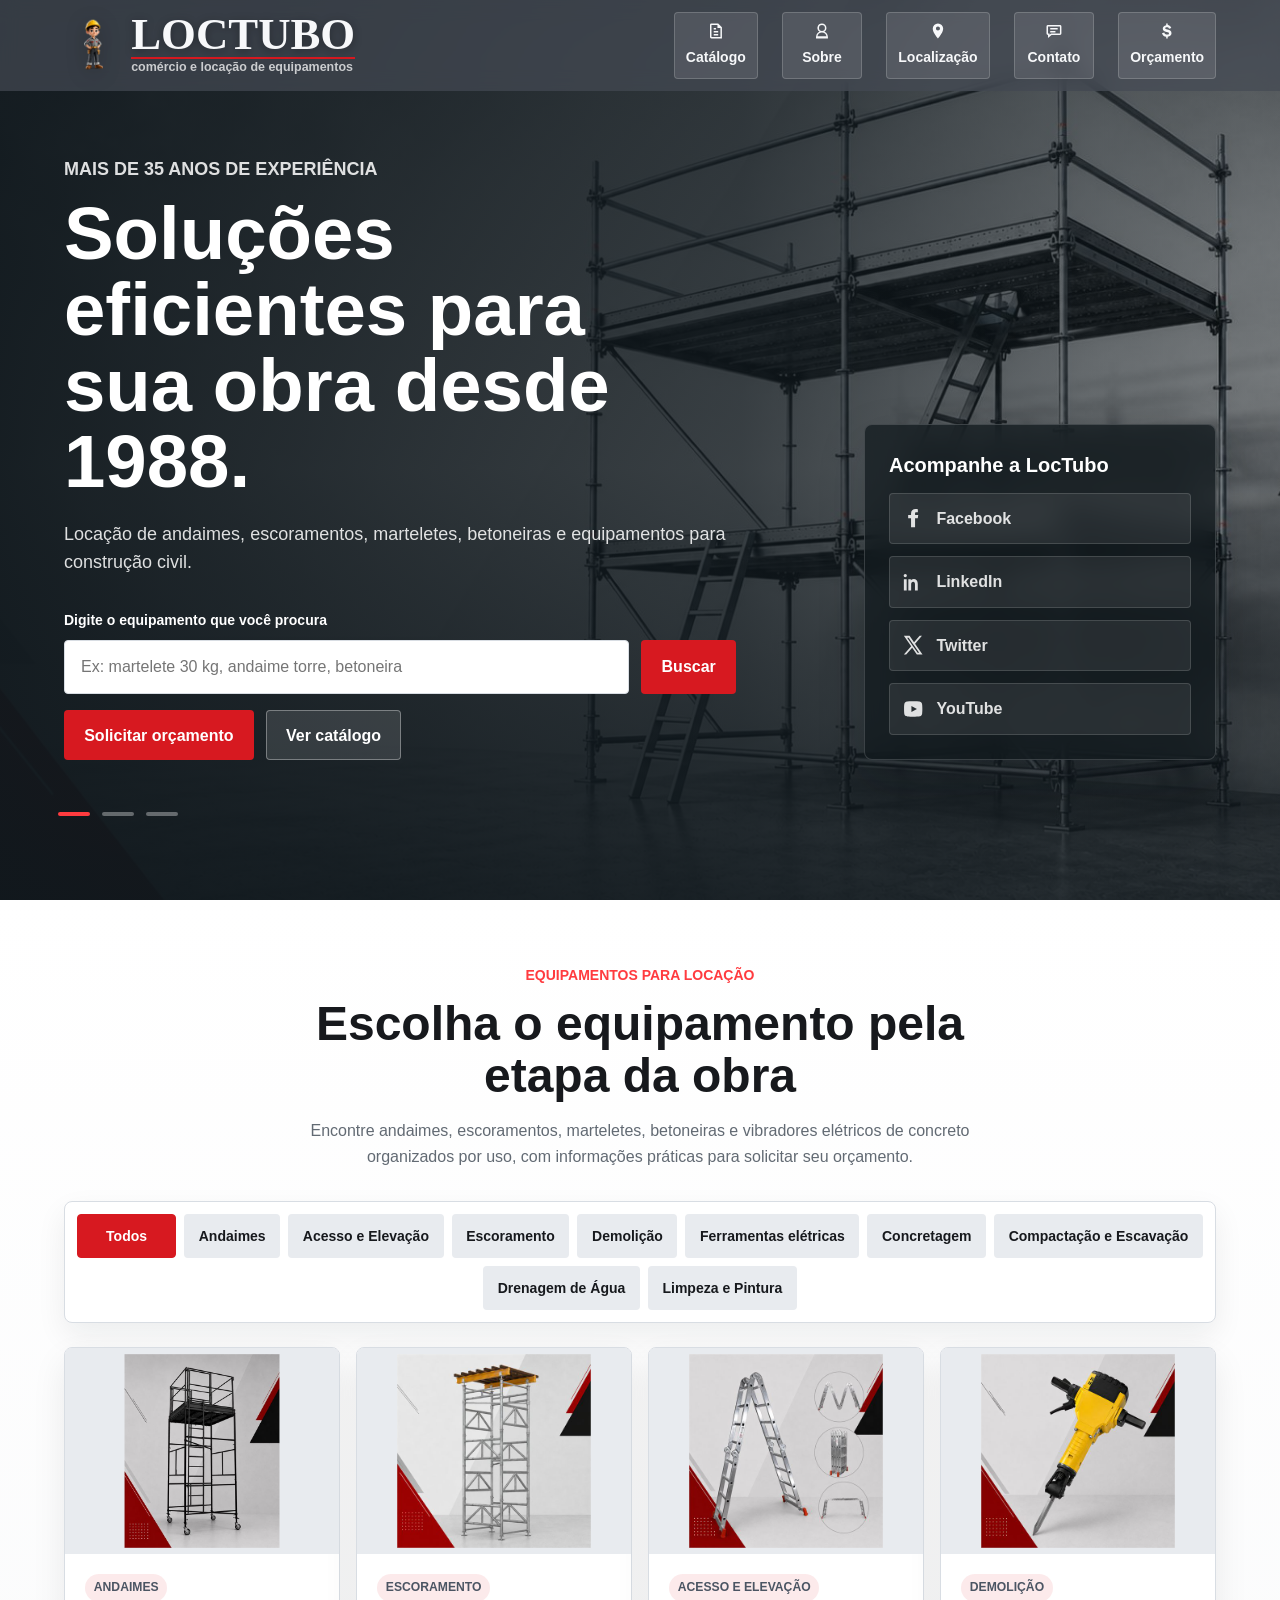
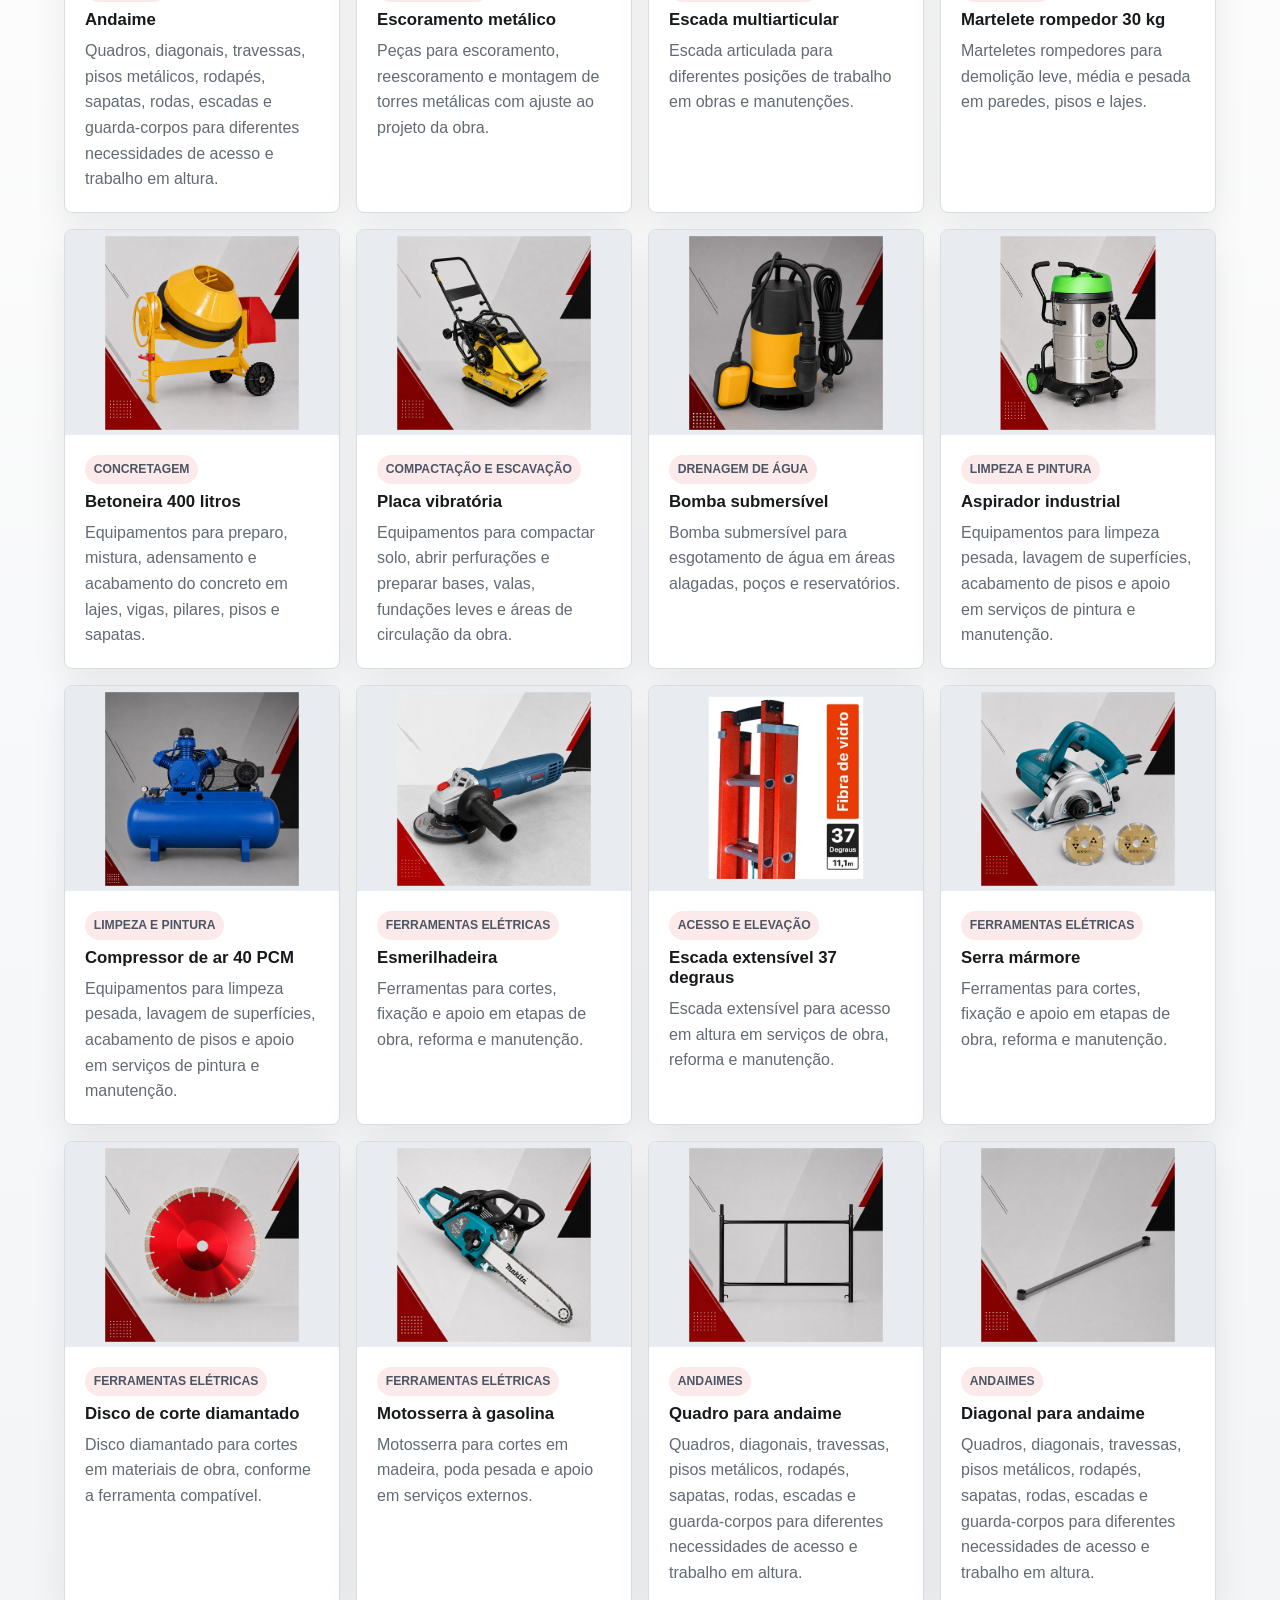
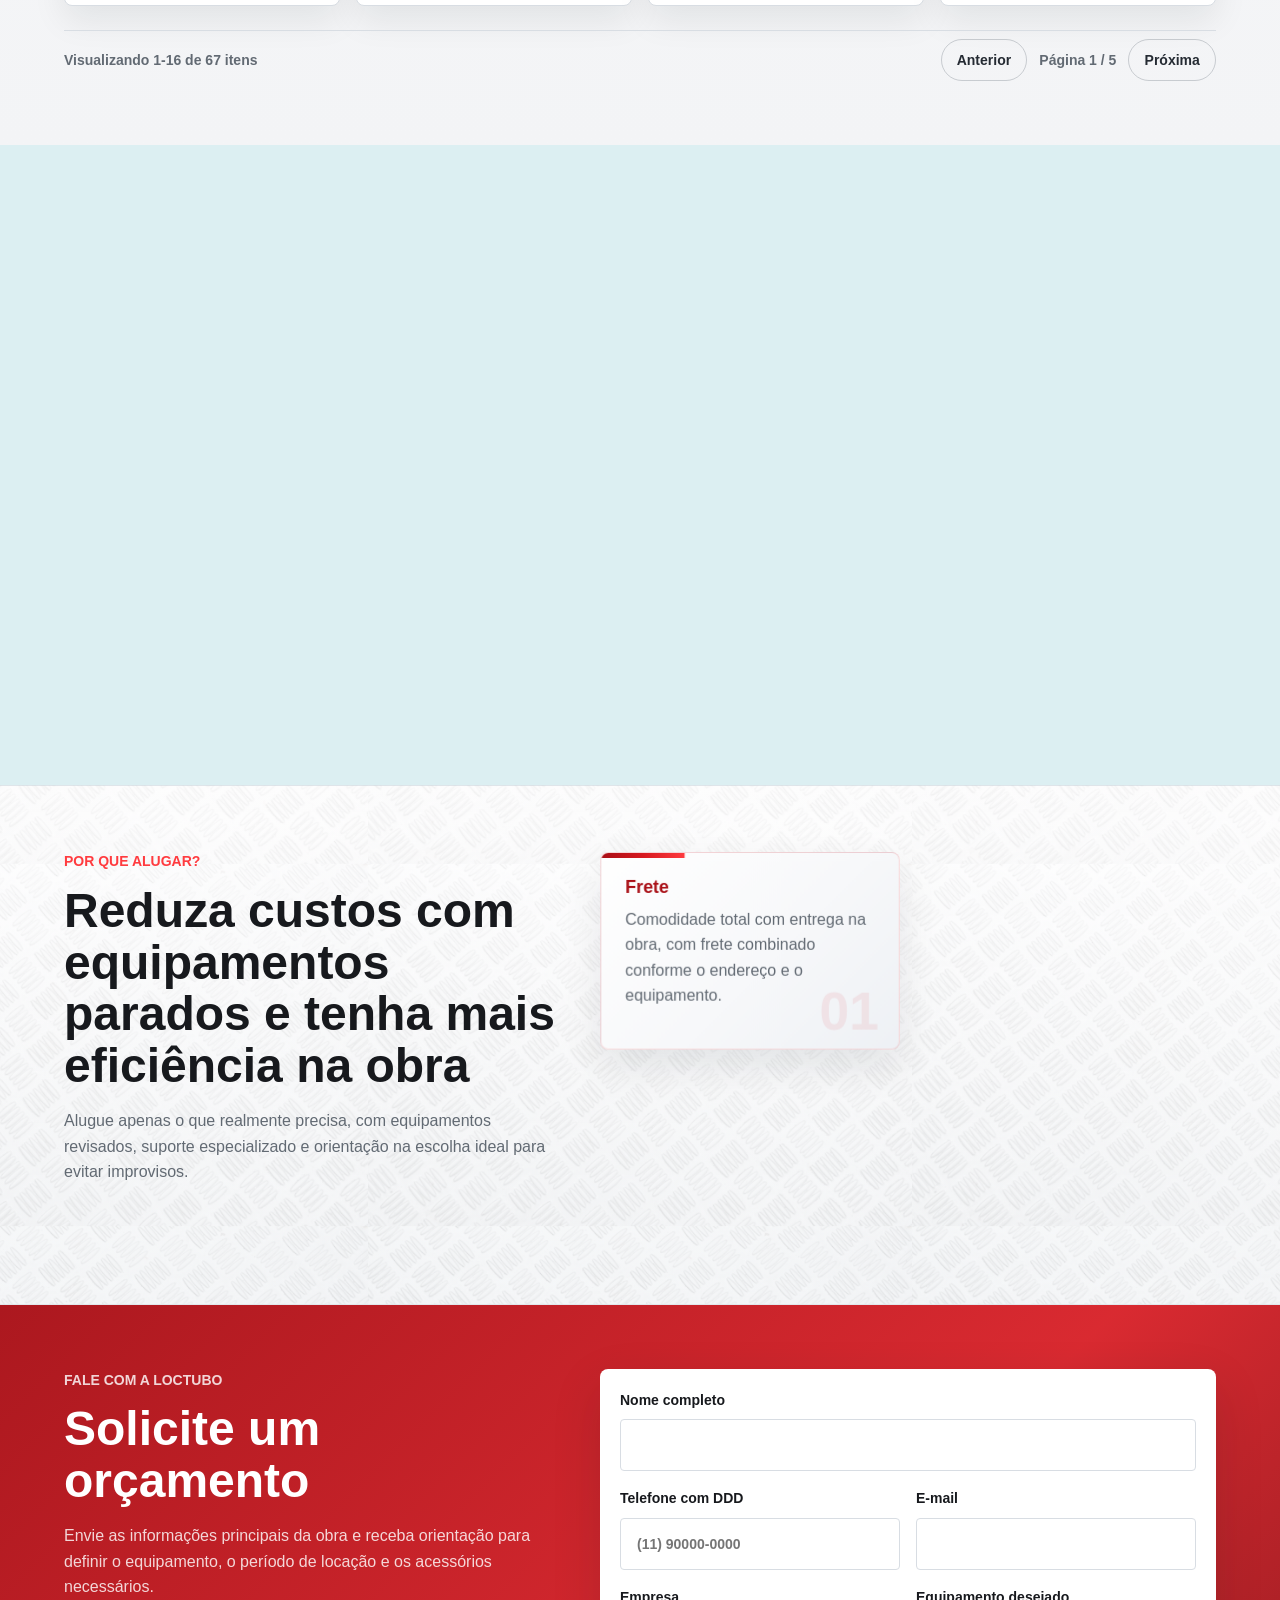
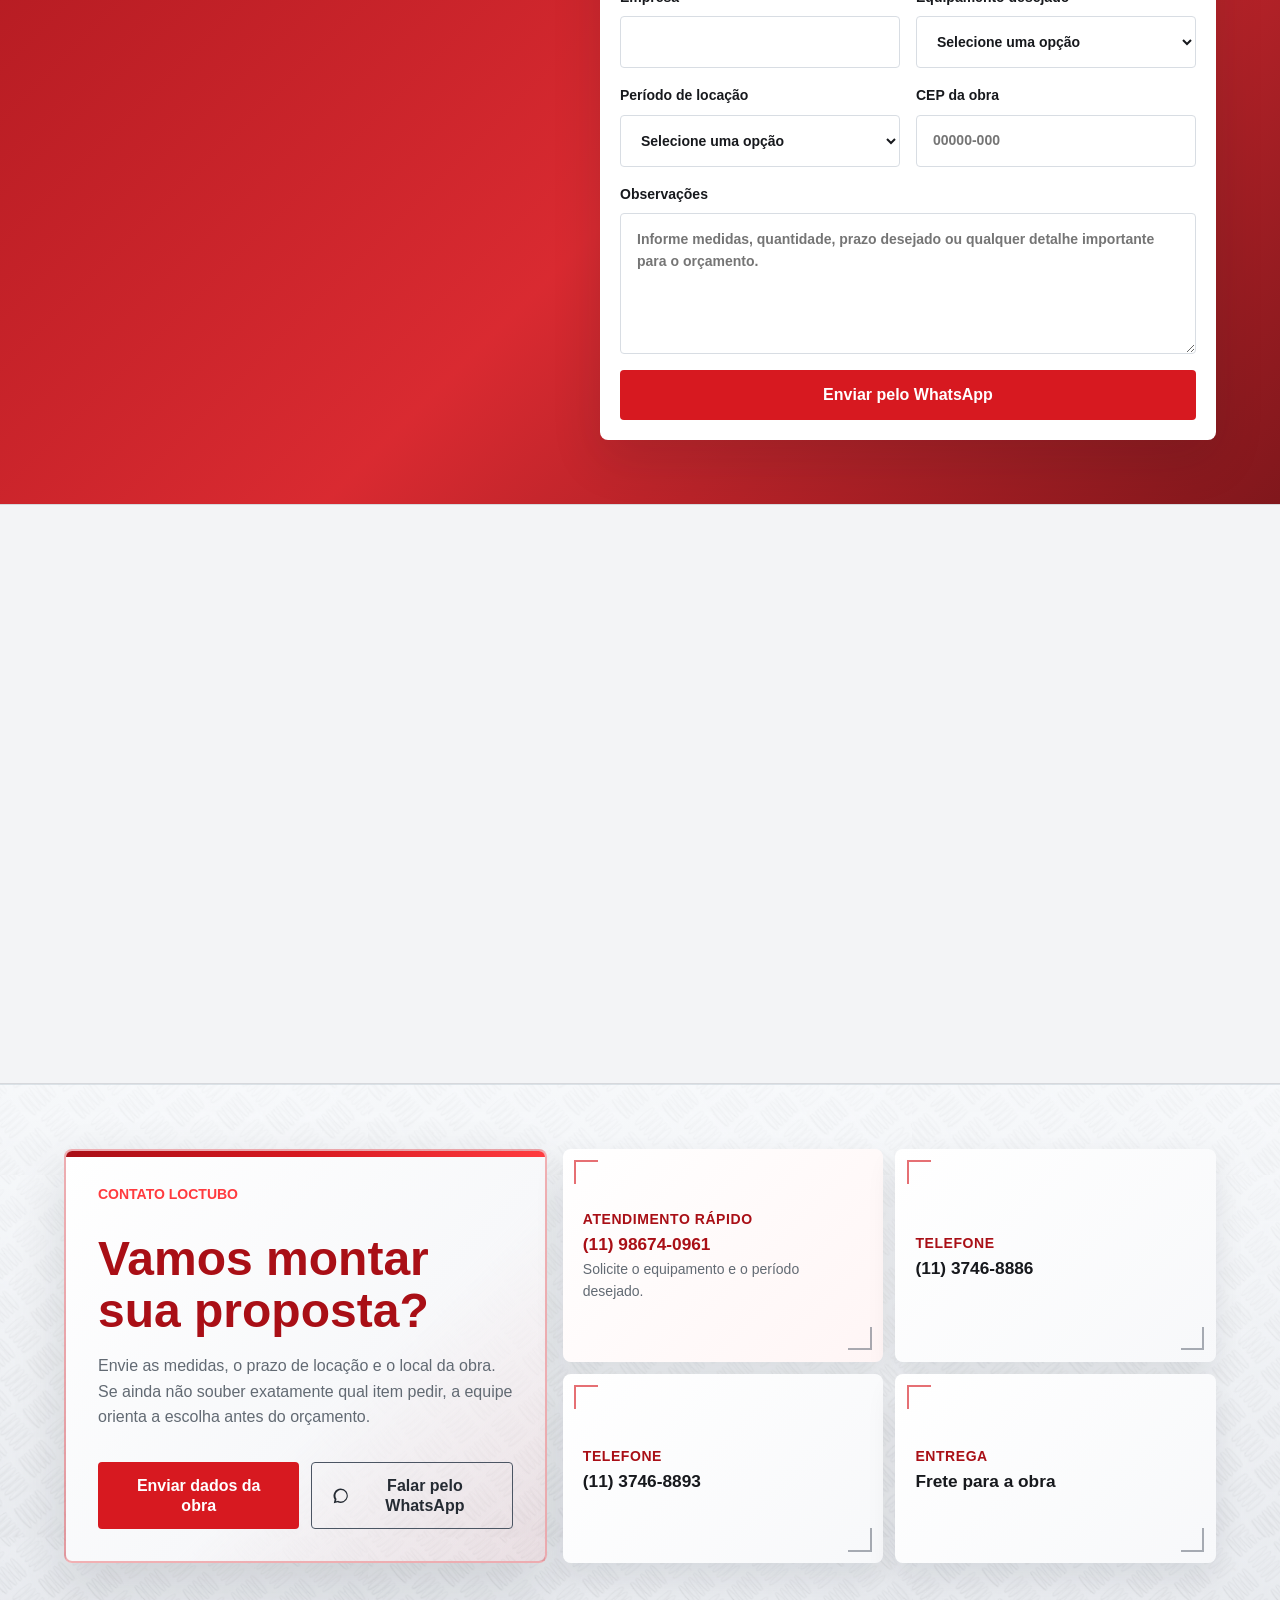
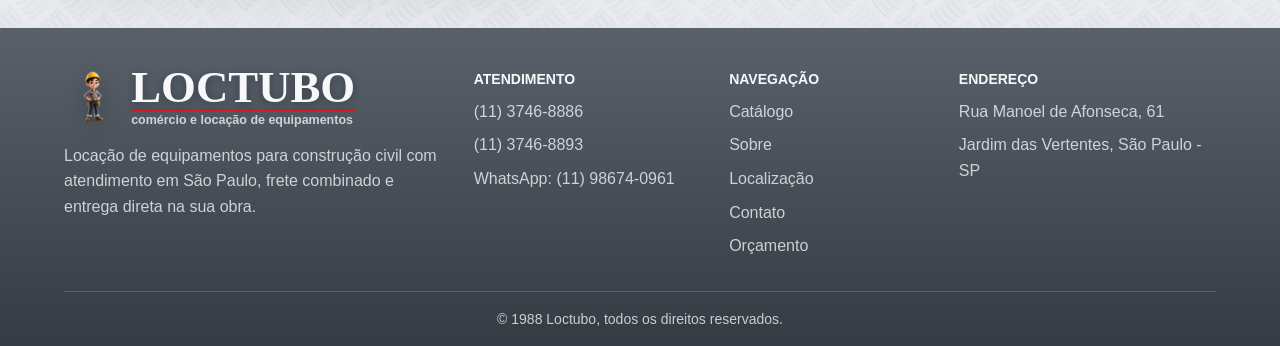
==== commit ed8c138f: "feat(ads): ativa conversoes das landing pages Adicionado: labels de conversao para formulario, Whats" ====
--- a/index.html
+++ b/index.html
@@ -29,7 +29,7 @@
       fetchpriority="high"
     >
     <link rel="stylesheet" href="css/styles.css?v=20260816-3">
-    <script src="js/third-party.js?v=20260816-2" defer></script>
+    <script src="js/third-party.js?v=20260825-1" defer></script>
     <script src="js/main.js?v=20260816-3" defer></script>
     <script type="application/ld+json">
       {
